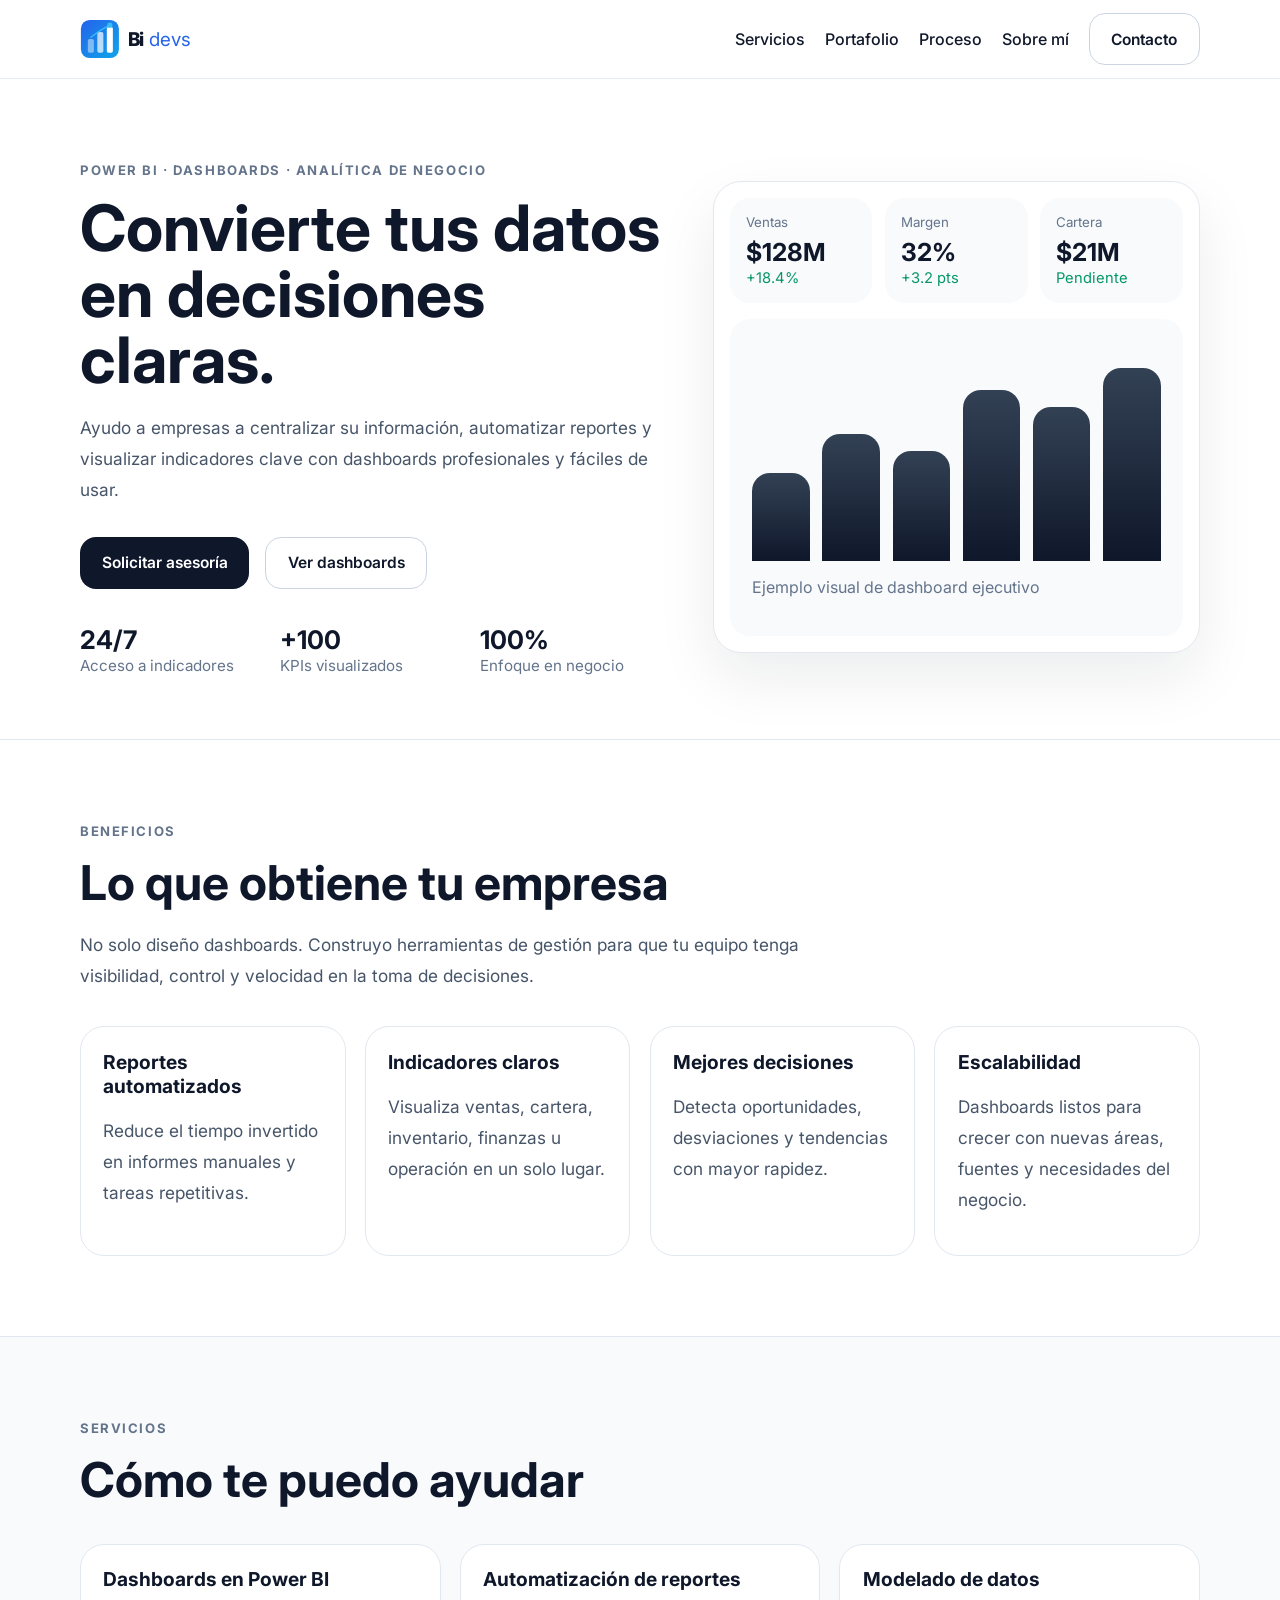
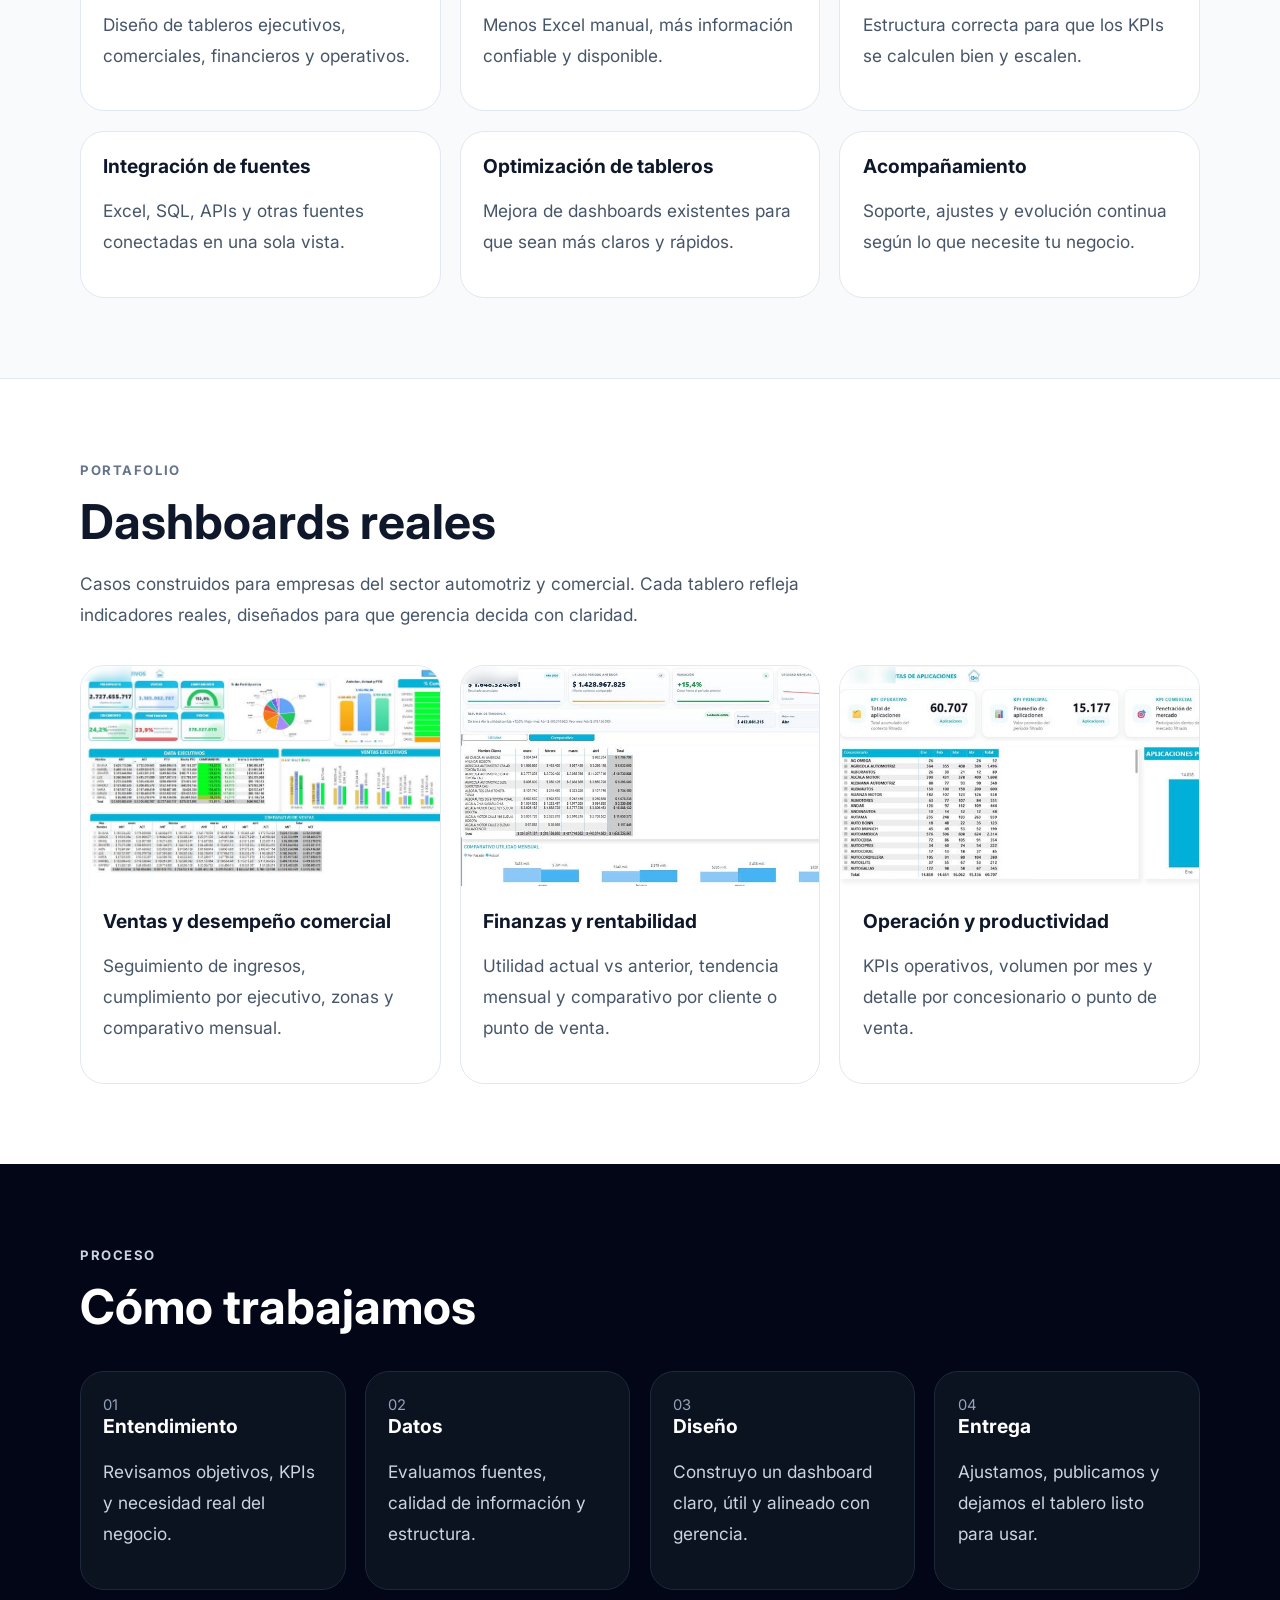
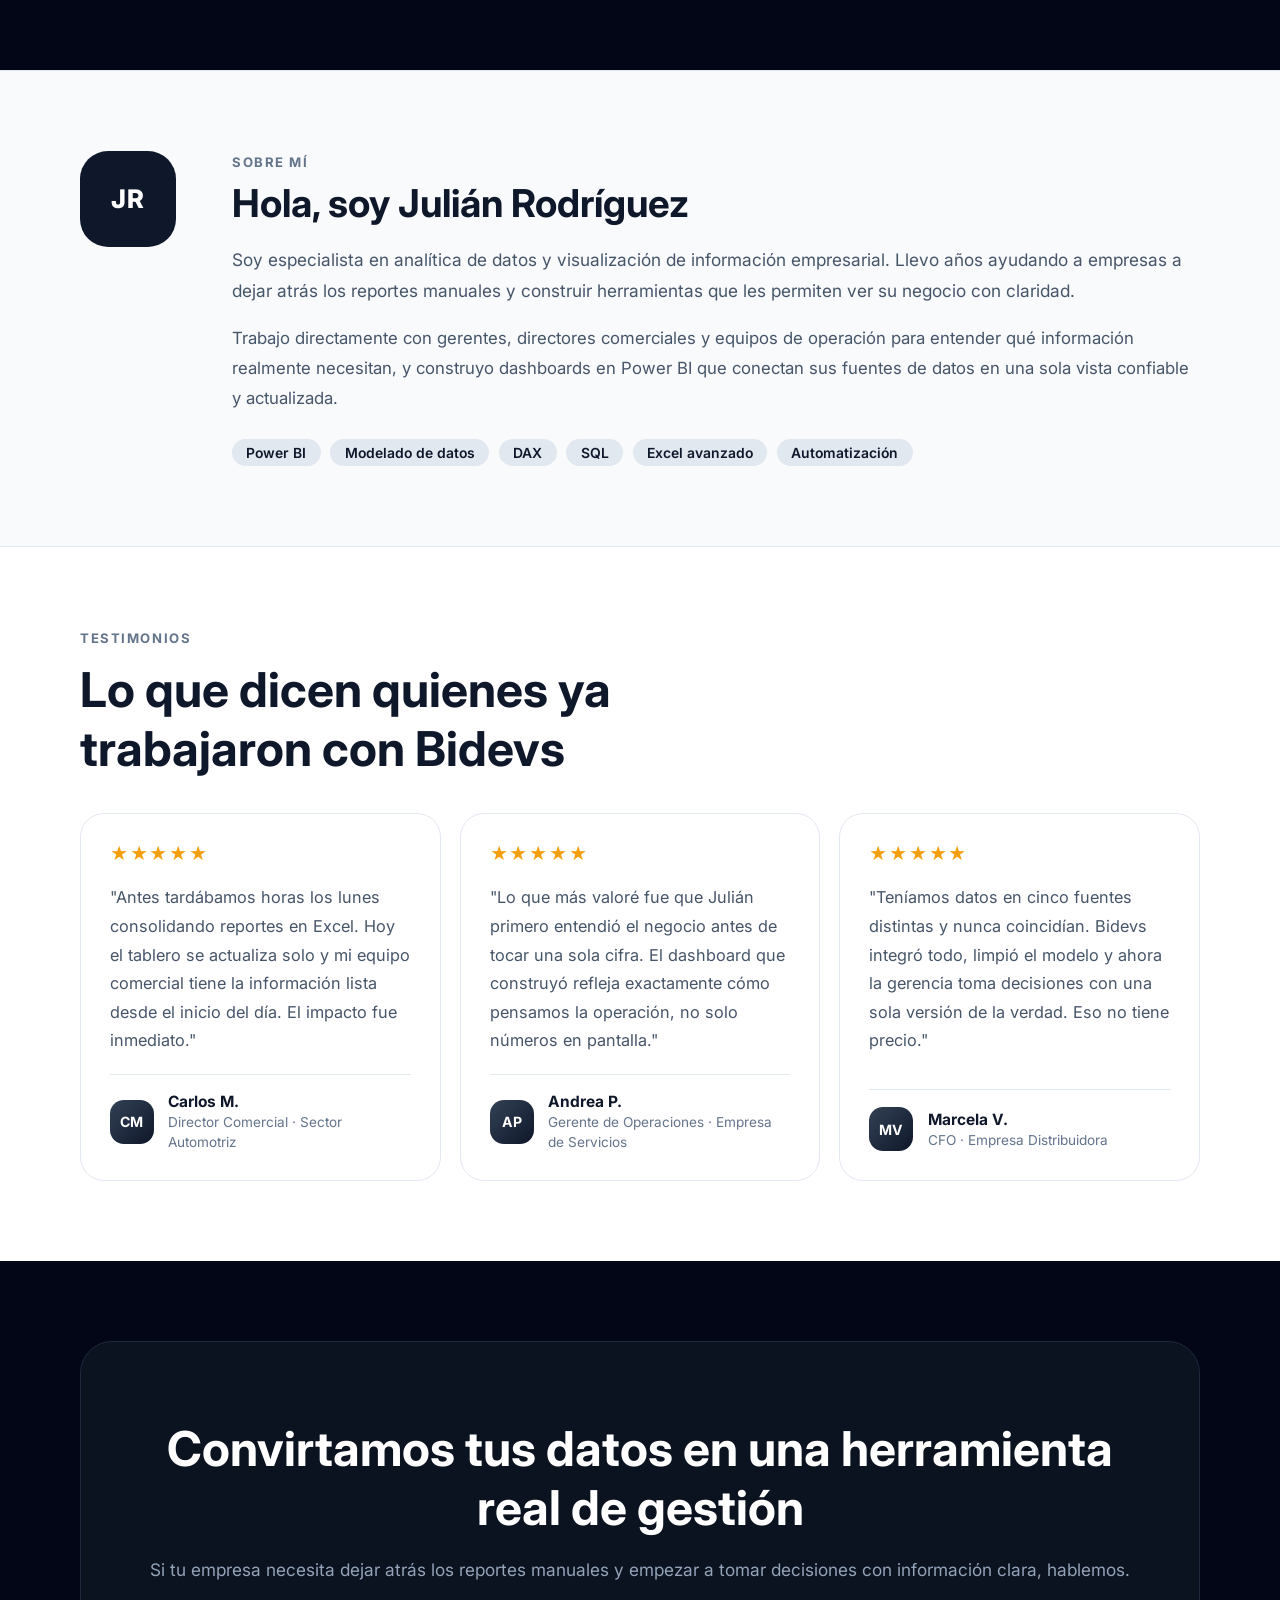
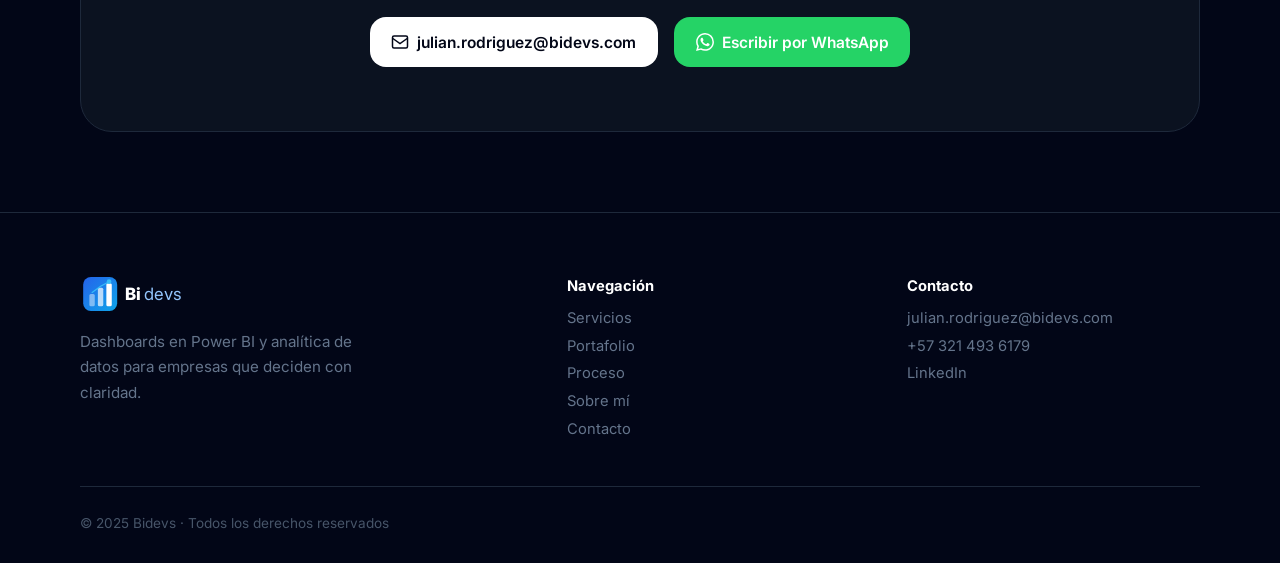
==== index.html @ 74f73211 "Update index.html" ====
<!DOCTYPE html>
<html lang="es">
<head>
  <meta charset="UTF-8" />
  <meta name="viewport" content="width=device-width, initial-scale=1.0" />

  <!-- ── TÍTULO Y DESCRIPCIÓN ── -->
  <title>Bidevs | Dashboards en Power BI para empresas en Colombia</title>
  <meta name="description" content="Diseño dashboards profesionales en Power BI para empresas en Colombia. Centraliza tus datos, automatiza reportes y toma decisiones más rápido. Solicita asesoría gratis." />
  <meta name="robots" content="index, follow" />
  <link rel="canonical" href="https://bidevs.net/" />

  <!-- ── OPEN GRAPH (LinkedIn, WhatsApp, Facebook) ── -->
  <meta property="og:type" content="website" />
  <meta property="og:url" content="https://bidevs.net/" />
  <meta property="og:title" content="Bidevs | Dashboards en Power BI para empresas" />
  <meta property="og:description" content="Convierte tus datos en decisiones claras. Dashboards ejecutivos, financieros y operativos en Power BI para empresas en Colombia." />
  <meta property="og:image" content="https://bidevs.net/og-image.jpg" />
  <meta property="og:image:alt" content="Bidevs — Dashboards en Power BI para empresas en Colombia" />
  <meta property="og:image:width" content="1200" />
  <meta property="og:image:height" content="630" />
  <meta property="og:site_name" content="Bidevs" />
  <meta property="og:locale" content="es_CO" />

  <!-- ── TWITTER CARD ── -->
  <meta name="twitter:card" content="summary_large_image" />
  <meta name="twitter:title" content="Bidevs | Dashboards en Power BI para empresas" />
  <meta name="twitter:description" content="Convierte tus datos en decisiones claras. Dashboards profesionales en Power BI para empresas en Colombia." />
  <meta name="twitter:image" content="https://bidevs.net/og-image.jpg" />

  <!-- ── SCHEMA.ORG — DATOS ESTRUCTURADOS PARA GOOGLE ── -->
  <script type="application/ld+json">
  {
    "@context": "https://schema.org",
    "@type": "ProfessionalService",
    "name": "Bidevs",
    "description": "Diseño de dashboards en Power BI y analítica de datos para empresas en Colombia.",
    "url": "https://bidevs.net",
    "email": "julian.rodriguez@bidevs.com",
    "telephone": "+573214936179",
    "founder": {
      "@type": "Person",
      "name": "Julián Rodríguez",
      "jobTitle": "Especialista en Power BI y Analítica de Datos"
    },
    "address": {
      "@type": "PostalAddress",
      "addressCountry": "CO",
      "addressLocality": "Bogotá"
    },
    "areaServed": {
      "@type": "Country",
      "name": "Colombia"
    },
    "serviceType": [
      "Dashboards en Power BI",
      "Analítica de datos empresarial",
      "Automatización de reportes",
      "Modelado de datos",
      "Business Intelligence"
    ],
    "sameAs": [
      "https://www.linkedin.com/in/julian-rodriguez-bidevs/"
    ]
  }
  </script>

  <!-- ── FUENTES Y ESTILOS ── -->
  <link rel="preconnect" href="https://fonts.googleapis.com">
  <link rel="preconnect" href="https://fonts.gstatic.com" crossorigin>
  <link href="https://fonts.googleapis.com/css2?family=Inter:wght@400;500;600;700;800&display=swap" rel="stylesheet">
  <!-- ── FAVICONS ── -->
  <link rel="icon" type="image/png" sizes="32x32" href="icon-192.png" />
  <link rel="icon" type="image/svg+xml" href="logo-icon.svg" />
  <link rel="apple-touch-icon" href="apple-touch-icon.png" />
  <link rel="manifest" href="site.webmanifest" />
  <meta name="theme-color" content="#2563eb" />
  <link rel="stylesheet" href="styles.css" />
</head>
<body>
  <header class="header">
    <div class="container nav">
      <a href="#" class="logo" style="display:inline-flex;align-items:center;text-decoration:none;">
        <svg xmlns="http://www.w3.org/2000/svg" viewBox="0 0 160 44" width="140" height="38" aria-label="Bidevs">
          <defs><linearGradient id="hg" x1="0%" y1="0%" x2="100%" y2="100%"><stop offset="0%" stop-color="#2563eb"/><stop offset="100%" stop-color="#0ea5e9"/></linearGradient></defs>
          <rect x="0" y="0" width="44" height="44" rx="10" fill="url(#hg)"/>
          <rect x="8" y="22" width="7" height="16" rx="2" fill="rgba(255,255,255,0.45)"/>
          <rect x="19" y="14" width="7" height="24" rx="2" fill="rgba(255,255,255,0.7)"/>
          <rect x="30" y="8" width="7" height="30" rx="2" fill="white"/>
          <circle cx="33.5" cy="6" r="3" fill="#38bdf8"/>
          <path d="M11.5 20 L22.5 12 L33.5 6" stroke="#38bdf8" stroke-width="1.5" fill="none" stroke-linecap="round" stroke-linejoin="round"/>
          <text x="54" y="30" font-family="Inter,system-ui,sans-serif" font-size="22" font-weight="800" fill="#0f172a" letter-spacing="-0.02em">Bi</text>
          <text x="79" y="30" font-family="Inter,system-ui,sans-serif" font-size="22" font-weight="400" fill="#2563eb" letter-spacing="-0.01em">devs</text>
        </svg>
      </a>
      <nav>
        <a href="#servicios">Servicios</a>
        <a href="#portafolio">Portafolio</a>
        <a href="#proceso">Proceso</a>
        <a href="#sobre-mi">Sobre mí</a>
        <a href="#contacto" class="btn btn-outline">Contacto</a>
      </nav>
    </div>
  </header>

  <!-- HERO -->
  <section class="hero">
    <div class="container hero-grid">
      <div>
        <div class="eyebrow">Power BI · Dashboards · Analítica de negocio</div>
        <h1>Convierte tus datos en decisiones claras.</h1>
        <p class="lead">Ayudo a empresas a centralizar su información, automatizar reportes y visualizar indicadores clave con dashboards profesionales y fáciles de usar.</p>
        <div class="hero-actions">
          <a href="#contacto" class="btn btn-primary">Solicitar asesoría</a>
          <a href="#portafolio" class="btn btn-secondary">Ver dashboards</a>
        </div>
        <div class="stats">
          <div><strong>24/7</strong><span>Acceso a indicadores</span></div>
          <div><strong>+100</strong><span>KPIs visualizados</span></div>
          <div><strong>100%</strong><span>Enfoque en negocio</span></div>
        </div>
      </div>
      <div class="dashboard-card">
        <div class="metric-row">
          <div class="metric-box">
            <small>Ventas</small>
            <strong>$128M</strong>
            <span>+18.4%</span>
          </div>
          <div class="metric-box">
            <small>Margen</small>
            <strong>32%</strong>
            <span>+3.2 pts</span>
          </div>
          <div class="metric-box">
            <small>Cartera</small>
            <strong>$21M</strong>
            <span>Pendiente</span>
          </div>
        </div>
        <div class="chart-box">
          <div class="bars">
            <span style="height:40%"></span>
            <span style="height:58%"></span>
            <span style="height:50%"></span>
            <span style="height:78%"></span>
            <span style="height:70%"></span>
            <span style="height:88%"></span>
          </div>
          <p>Ejemplo visual de dashboard ejecutivo</p>
        </div>
      </div>
    </div>
  </section>

  <!-- BENEFICIOS -->
  <section class="section" id="beneficios">
    <div class="container">
      <div class="section-copy">
        <span class="section-label">Beneficios</span>
        <h2>Lo que obtiene tu empresa</h2>
        <p>No solo diseño dashboards. Construyo herramientas de gestión para que tu equipo tenga visibilidad, control y velocidad en la toma de decisiones.</p>
      </div>
      <div class="grid grid-4">
        <article class="card">
          <h3>Reportes automatizados</h3>
          <p>Reduce el tiempo invertido en informes manuales y tareas repetitivas.</p>
        </article>
        <article class="card">
          <h3>Indicadores claros</h3>
          <p>Visualiza ventas, cartera, inventario, finanzas u operación en un solo lugar.</p>
        </article>
        <article class="card">
          <h3>Mejores decisiones</h3>
          <p>Detecta oportunidades, desviaciones y tendencias con mayor rapidez.</p>
        </article>
        <article class="card">
          <h3>Escalabilidad</h3>
          <p>Dashboards listos para crecer con nuevas áreas, fuentes y necesidades del negocio.</p>
        </article>
      </div>
    </div>
  </section>

  <!-- SERVICIOS -->
  <section class="section section-alt" id="servicios">
    <div class="container">
      <div class="section-copy">
        <span class="section-label">Servicios</span>
        <h2>Cómo te puedo ayudar</h2>
      </div>
      <div class="grid grid-3">
        <article class="card"><h3>Dashboards en Power BI</h3><p>Diseño de tableros ejecutivos, comerciales, financieros y operativos.</p></article>
        <article class="card"><h3>Automatización de reportes</h3><p>Menos Excel manual, más información confiable y disponible.</p></article>
        <article class="card"><h3>Modelado de datos</h3><p>Estructura correcta para que los KPIs se calculen bien y escalen.</p></article>
        <article class="card"><h3>Integración de fuentes</h3><p>Excel, SQL, APIs y otras fuentes conectadas en una sola vista.</p></article>
        <article class="card"><h3>Optimización de tableros</h3><p>Mejora de dashboards existentes para que sean más claros y rápidos.</p></article>
        <article class="card"><h3>Acompañamiento</h3><p>Soporte, ajustes y evolución continua según lo que necesite tu negocio.</p></article>
      </div>
    </div>
  </section>

  <!-- PORTAFOLIO -->
  <section class="section" id="portafolio">
    <div class="container">
      <div class="section-copy">
        <span class="section-label">Portafolio</span>
        <h2>Dashboards reales</h2>
        <p>Casos construidos para empresas del sector automotriz y comercial. Cada tablero refleja indicadores reales, diseñados para que gerencia decida con claridad.</p>
      </div>
      <div class="grid grid-3">
        <article class="portfolio-card">
          <div class="portfolio-image" style="padding:0; overflow:hidden; height:190px; background:#f0f4f8;">
            <img src="[data-uri]"
              alt="Dashboard de ventas ejecutivos Power BI"
              style="width:100%; height:100%; object-fit:cover; object-position:top left; display:block;" />
          </div>
          <div class="portfolio-body">
            <h3>Ventas y desempeño comercial</h3>
            <p>Seguimiento de ingresos, cumplimiento por ejecutivo, zonas y comparativo mensual.</p>
          </div>
        </article>
        <article class="portfolio-card">
          <div class="portfolio-image" style="padding:0; overflow:hidden; height:190px; background:#f0f4f8;">
            <img src="[data-uri]"
              alt="Dashboard financiero utilidad Power BI"
              style="width:100%; height:100%; object-fit:cover; object-position:top left; display:block;" />
          </div>
          <div class="portfolio-body">
            <h3>Finanzas y rentabilidad</h3>
            <p>Utilidad actual vs anterior, tendencia mensual y comparativo por cliente o punto de venta.</p>
          </div>
        </article>
        <article class="portfolio-card">
          <div class="portfolio-image" style="padding:0; overflow:hidden; height:190px; background:#f0f4f8;">
            <img src="[data-uri]"
              alt="Dashboard operativo aplicaciones Power BI"
              style="width:100%; height:100%; object-fit:cover; object-position:top left; display:block;" />
          </div>
          <div class="portfolio-body">
            <h3>Operación y productividad</h3>
            <p>KPIs operativos, volumen por mes y detalle por concesionario o punto de venta.</p>
          </div>
        </article>
      </div>
    </div>
  </section>

  <!-- PROCESO -->
  <section class="section dark-section" id="proceso">
    <div class="container">
      <div class="section-copy light">
        <span class="section-label">Proceso</span>
        <h2>Cómo trabajamos</h2>
      </div>
      <div class="grid grid-4">
        <article class="dark-card"><span>01</span><h3>Entendimiento</h3><p>Revisamos objetivos, KPIs y necesidad real del negocio.</p></article>
        <article class="dark-card"><span>02</span><h3>Datos</h3><p>Evaluamos fuentes, calidad de información y estructura.</p></article>
        <article class="dark-card"><span>03</span><h3>Diseño</h3><p>Construyo un dashboard claro, útil y alineado con gerencia.</p></article>
        <article class="dark-card"><span>04</span><h3>Entrega</h3><p>Ajustamos, publicamos y dejamos el tablero listo para usar.</p></article>
      </div>
    </div>
  </section>

  <!-- SOBRE MÍ -->
  <section class="section section-alt" id="sobre-mi">
    <div class="container sobre-grid">
      <div class="sobre-icon-col">
        <div class="sobre-avatar">JR</div>
      </div>
      <div class="sobre-content">
        <span class="section-label">Sobre mí</span>
        <h2>Hola, soy Julián Rodríguez</h2>
        <p class="lead">Soy especialista en analítica de datos y visualización de información empresarial. Llevo años ayudando a empresas a dejar atrás los reportes manuales y construir herramientas que les permiten ver su negocio con claridad.</p>
        <p style="color:#475569; font-size:1.05rem; line-height:1.8; margin-top:1rem;">Trabajo directamente con gerentes, directores comerciales y equipos de operación para entender qué información realmente necesitan, y construyo dashboards en Power BI que conectan sus fuentes de datos en una sola vista confiable y actualizada.</p>
        <div class="sobre-tags">
          <span>Power BI</span>
          <span>Modelado de datos</span>
          <span>DAX</span>
          <span>SQL</span>
          <span>Excel avanzado</span>
          <span>Automatización</span>
        </div>
      </div>
    </div>
  </section>

  <!-- TESTIMONIOS -->
  <section class="section" id="testimonios">
    <div class="container">
      <div class="section-copy">
        <span class="section-label">Testimonios</span>
        <h2>Lo que dicen quienes ya trabajaron con Bidevs</h2>
      </div>
      <div class="grid grid-3">
        <article class="testimonial-card">
          <div class="stars">★★★★★</div>
          <p class="testimonial-text">"Antes tardábamos horas los lunes consolidando reportes en Excel. Hoy el tablero se actualiza solo y mi equipo comercial tiene la información lista desde el inicio del día. El impacto fue inmediato."</p>
          <div class="testimonial-author">
            <div class="author-avatar">CM</div>
            <div>
              <strong>Carlos M.</strong>
              <span>Director Comercial · Sector Automotriz</span>
            </div>
          </div>
        </article>
        <article class="testimonial-card">
          <div class="stars">★★★★★</div>
          <p class="testimonial-text">"Lo que más valoré fue que Julián primero entendió el negocio antes de tocar una sola cifra. El dashboard que construyó refleja exactamente cómo pensamos la operación, no solo números en pantalla."</p>
          <div class="testimonial-author">
            <div class="author-avatar">AP</div>
            <div>
              <strong>Andrea P.</strong>
              <span>Gerente de Operaciones · Empresa de Servicios</span>
            </div>
          </div>
        </article>
        <article class="testimonial-card">
          <div class="stars">★★★★★</div>
          <p class="testimonial-text">"Teníamos datos en cinco fuentes distintas y nunca coincidían. Bidevs integró todo, limpió el modelo y ahora la gerencia toma decisiones con una sola versión de la verdad. Eso no tiene precio."</p>
          <div class="testimonial-author">
            <div class="author-avatar">MV</div>
            <div>
              <strong>Marcela V.</strong>
              <span>CFO · Empresa Distribuidora</span>
            </div>
          </div>
        </article>
      </div>
    </div>
  </section>

  <!-- CTA CONTACTO -->
  <section class="section dark-section" id="contacto">
    <div class="container">
      <div class="cta-box dark-cta">
        <h2>Convirtamos tus datos en una herramienta real de gestión</h2>
        <p>Si tu empresa necesita dejar atrás los reportes manuales y empezar a tomar decisiones con información clara, hablemos.</p>
        <div class="hero-actions center">
          <a href="mailto:julian.rodriguez@bidevs.com" class="btn btn-white">
            <svg width="18" height="18" fill="none" stroke="currentColor" stroke-width="2" viewBox="0 0 24 24" style="margin-right:.5rem"><rect x="2" y="4" width="20" height="16" rx="2"/><path d="m2 7 10 7 10-7"/></svg>
            julian.rodriguez@bidevs.com
          </a>
          <a href="https://wa.me/573214936179?text=Hola%20Julián%2C%20me%20interesa%20saber%20más%20sobre%20dashboards%20en%20Power%20BI%20para%20mi%20empresa." class="btn btn-whatsapp" target="_blank" rel="noopener">
            <svg width="18" height="18" viewBox="0 0 24 24" fill="currentColor" style="margin-right:.5rem"><path d="M17.472 14.382c-.297-.149-1.758-.867-2.03-.967-.273-.099-.471-.148-.67.15-.197.297-.767.966-.94 1.164-.173.199-.347.223-.644.075-.297-.15-1.255-.463-2.39-1.475-.883-.788-1.48-1.761-1.653-2.059-.173-.297-.018-.458.13-.606.134-.133.298-.347.446-.52.149-.174.198-.298.298-.497.099-.198.05-.371-.025-.52-.075-.149-.669-1.612-.916-2.207-.242-.579-.487-.5-.669-.51-.173-.008-.371-.01-.57-.01-.198 0-.52.074-.792.372-.272.297-1.04 1.016-1.04 2.479 0 1.462 1.065 2.875 1.213 3.074.149.198 2.096 3.2 5.077 4.487.709.306 1.262.489 1.694.625.712.227 1.36.195 1.871.118.571-.085 1.758-.719 2.006-1.413.248-.694.248-1.289.173-1.413-.074-.124-.272-.198-.57-.347m-5.421 7.403h-.004a9.87 9.87 0 01-5.031-1.378l-.361-.214-3.741.982.998-3.648-.235-.374a9.86 9.86 0 01-1.51-5.26c.001-5.45 4.436-9.884 9.888-9.884 2.64 0 5.122 1.03 6.988 2.898a9.825 9.825 0 012.893 6.994c-.003 5.45-4.437 9.884-9.885 9.884m8.413-18.297A11.815 11.815 0 0012.05 0C5.495 0 .16 5.335.157 11.892c0 2.096.547 4.142 1.588 5.945L.057 24l6.305-1.654a11.882 11.882 0 005.683 1.448h.005c6.554 0 11.89-5.335 11.893-11.893a11.821 11.821 0 00-3.48-8.413z"/></svg>
            Escribir por WhatsApp
          </a>
        </div>
      </div>
    </div>
  </section>

  <!-- FOOTER -->
  <footer class="footer">
    <div class="container footer-inner">
      <div class="footer-brand">
        <div class="logo">
          <svg xmlns="http://www.w3.org/2000/svg" viewBox="0 0 160 44" width="130" height="34" aria-label="Bidevs">
            <defs><linearGradient id="fg" x1="0%" y1="0%" x2="100%" y2="100%"><stop offset="0%" stop-color="#2563eb"/><stop offset="100%" stop-color="#0ea5e9"/></linearGradient></defs>
            <rect x="0" y="0" width="44" height="44" rx="10" fill="url(#fg)"/>
            <rect x="8" y="22" width="7" height="16" rx="2" fill="rgba(255,255,255,0.45)"/>
            <rect x="19" y="14" width="7" height="24" rx="2" fill="rgba(255,255,255,0.7)"/>
            <rect x="30" y="8" width="7" height="30" rx="2" fill="white"/>
            <circle cx="33.5" cy="6" r="3" fill="#38bdf8"/>
            <path d="M11.5 20 L22.5 12 L33.5 6" stroke="#38bdf8" stroke-width="1.5" fill="none" stroke-linecap="round" stroke-linejoin="round"/>
            <text x="54" y="30" font-family="Inter,system-ui,sans-serif" font-size="22" font-weight="800" fill="white" letter-spacing="-0.02em">Bi</text>
            <text x="79" y="30" font-family="Inter,system-ui,sans-serif" font-size="22" font-weight="400" fill="#93c5fd" letter-spacing="-0.01em">devs</text>
          </svg>
        </div>
        <p>Dashboards en Power BI y analítica de datos para empresas que deciden con claridad.</p>
      </div>
      <div class="footer-links">
        <strong>Navegación</strong>
        <a href="#servicios">Servicios</a>
        <a href="#portafolio">Portafolio</a>
        <a href="#proceso">Proceso</a>
        <a href="#sobre-mi">Sobre mí</a>
        <a href="#contacto">Contacto</a>
      </div>
      <div class="footer-links">
        <strong>Contacto</strong>
        <a href="mailto:julian.rodriguez@bidevs.com">julian.rodriguez@bidevs.com</a>
        <a href="https://wa.me/573214936179" target="_blank">+57 321 493 6179</a>
        <a href="https://www.linkedin.com/in/julian-rodriguez-bidevs/" target="_blank">LinkedIn</a>
      </div>
    </div>
    <div class="container footer-bottom">
      <span>© 2025 Bidevs · Todos los derechos reservados</span>
    </div>
  </footer>

</body>
</html>
---- styles.css ----
:root {
  --bg: #ffffff;
  --text: #0f172a;
  --muted: #475569;
  --line: #e2e8f0;
  --soft: #f8fafc;
  --dark: #020617;
  --primary: #0f172a;
}
* { box-sizing: border-box; }
html { scroll-behavior: smooth; }
body {
  margin: 0;
  font-family: 'Inter', sans-serif;
  background: var(--bg);
  color: var(--text);
}
.container {
  width: min(1120px, calc(100% - 2rem));
  margin: 0 auto;
}

/* ── HEADER ── */
.header {
  position: sticky;
  top: 0;
  z-index: 20;
  backdrop-filter: blur(12px);
  background: rgba(255,255,255,0.88);
  border-bottom: 1px solid rgba(226,232,240,0.8);
}
.nav {
  min-height: 78px;
  display: flex;
  align-items: center;
  justify-content: space-between;
}
.logo { font-weight: 800; font-size: 1.3rem; }
nav { display: flex; align-items: center; gap: 1.25rem; }
nav a { text-decoration: none; color: var(--text); font-weight: 500; }

/* ── HERO ── */
.hero {
  padding: 5rem 0 4rem;
  border-bottom: 1px solid var(--line);
}
.hero-grid {
  display: grid;
  grid-template-columns: 1.2fr 1fr;
  gap: 3rem;
  align-items: center;
}
.eyebrow, .section-label {
  display: inline-block;
  font-size: .82rem;
  letter-spacing: .12em;
  text-transform: uppercase;
  color: #64748b;
  font-weight: 700;
}
h1 {
  font-size: clamp(2.6rem, 5vw, 4.7rem);
  line-height: 1.03;
  margin: 1rem 0 1.2rem;
}
.lead, .section-copy p, .card p, .portfolio-body p, .dark-card p, .cta-box p {
  color: var(--muted);
  font-size: 1.08rem;
  line-height: 1.8;
}
.hero-actions {
  display: flex;
  flex-wrap: wrap;
  gap: 1rem;
  margin-top: 2rem;
}
.hero-actions.center { justify-content: center; }

/* ── BUTTONS ── */
.btn {
  display: inline-flex;
  align-items: center;
  justify-content: center;
  padding: .95rem 1.35rem;
  border-radius: 16px;
  text-decoration: none;
  font-weight: 600;
  transition: .2s ease;
  font-size: .97rem;
}
.btn-primary { background: var(--primary); color: #fff; }
.btn-primary:hover { opacity: .88; }
.btn-secondary, .btn-outline { border: 1px solid #cbd5e1; color: var(--text); background: #fff; }
.btn-secondary:hover, .btn-outline:hover { background: var(--soft); }
.btn-white { background: #fff; color: var(--dark); border: none; }
.btn-white:hover { background: #f1f5f9; }
.btn-whatsapp { background: #25D366; color: #fff; border: none; }
.btn-whatsapp:hover { background: #1ebe5d; }

/* ── STATS ── */
.stats {
  margin-top: 2.2rem;
  display: grid;
  grid-template-columns: repeat(3, 1fr);
  gap: 1rem;
}
.stats strong { display: block; font-size: 1.6rem; }
.stats span { color: #64748b; font-size: .95rem; }

/* ── DASHBOARD CARD (hero) ── */
.dashboard-card {
  border: 1px solid var(--line);
  border-radius: 28px;
  padding: 1rem;
  background: #fff;
  box-shadow: 0 25px 60px rgba(15,23,42,.08);
}
.metric-row {
  display: grid;
  grid-template-columns: repeat(3, 1fr);
  gap: .8rem;
  margin-bottom: 1rem;
}
.metric-box, .chart-box { background: var(--soft); border-radius: 20px; padding: 1rem; }
.metric-box small { display: block; color: #64748b; margin-bottom: .45rem; }
.metric-box strong { display: block; font-size: 1.55rem; }
.metric-box span { color: #059669; font-size: .92rem; }
.chart-box { padding: 1.4rem; }
.bars { height: 220px; display: flex; align-items: end; gap: .8rem; }
.bars span { flex: 1; border-radius: 18px 18px 0 0; background: linear-gradient(180deg, #334155, #0f172a); }
.chart-box p { margin-top: 1rem; color: #64748b; }

/* ── SECTIONS ── */
.section { padding: 5rem 0; }
.section-alt {
  background: var(--soft);
  border-top: 1px solid var(--line);
  border-bottom: 1px solid var(--line);
}
.section-copy { max-width: 760px; margin-bottom: 2.2rem; }
.section-copy h2, .cta-box h2 { font-size: clamp(2rem, 4vw, 3rem); margin: .8rem 0 1rem; }

/* ── GRID ── */
.grid { display: grid; gap: 1.2rem; }
.grid-3 { grid-template-columns: repeat(3, 1fr); }
.grid-4 { grid-template-columns: repeat(4, 1fr); }

/* ── CARDS ── */
.card, .portfolio-card { border: 1px solid var(--line); border-radius: 24px; background: #fff; overflow: hidden; }
.card { padding: 1.4rem; }
.card h3, .portfolio-body h3, .dark-card h3 { margin: 0 0 .6rem; font-size: 1.2rem; }
.portfolio-image {
  min-height: 220px;
  display: grid;
  place-items: center;
  font-weight: 700;
  color: #475569;
  background: linear-gradient(135deg, #e2e8f0, #f8fafc);
}
.portfolio-body { padding: 1.4rem; }

/* ── DARK SECTION ── */
.dark-section { background: var(--dark); color: #fff; }
.light p, .light .section-label { color: #cbd5e1; }
.dark-card { border: 1px solid #1e293b; border-radius: 24px; padding: 1.4rem; background: #0b1220; }
.dark-card span { color: #94a3b8; font-size: .92rem; }
.dark-card p { color: #cbd5e1; }

/* ── SOBRE MÍ ── */
.sobre-grid {
  display: grid;
  grid-template-columns: auto 1fr;
  gap: 3.5rem;
  align-items: start;
}
.sobre-avatar {
  width: 96px;
  height: 96px;
  border-radius: 28px;
  background: var(--primary);
  color: #fff;
  font-size: 1.6rem;
  font-weight: 800;
  display: grid;
  place-items: center;
  letter-spacing: .04em;
  flex-shrink: 0;
}
.sobre-content h2 { margin: .6rem 0 0; font-size: clamp(1.8rem, 3vw, 2.6rem); }
.sobre-tags {
  display: flex;
  flex-wrap: wrap;
  gap: .6rem;
  margin-top: 1.6rem;
}
.sobre-tags span {
  background: var(--line);
  color: var(--text);
  border-radius: 100px;
  padding: .35rem .9rem;
  font-size: .87rem;
  font-weight: 600;
}

/* ── TESTIMONIOS ── */
.testimonial-card {
  border: 1px solid var(--line);
  border-radius: 24px;
  background: #fff;
  padding: 1.8rem;
  display: flex;
  flex-direction: column;
  gap: 1.2rem;
}
.stars { color: #f59e0b; font-size: 1.1rem; letter-spacing: .1em; }
.testimonial-text {
  color: var(--muted);
  font-size: 1.02rem;
  line-height: 1.75;
  margin: 0;
  flex: 1;
}
.testimonial-author {
  display: flex;
  align-items: center;
  gap: .9rem;
  border-top: 1px solid var(--line);
  padding-top: 1.1rem;
}
.author-avatar {
  width: 44px;
  height: 44px;
  border-radius: 14px;
  background: linear-gradient(135deg, #334155, #0f172a);
  color: #fff;
  font-size: .88rem;
  font-weight: 700;
  display: grid;
  place-items: center;
  flex-shrink: 0;
}
.testimonial-author strong { display: block; font-size: .97rem; }
.testimonial-author span { color: #64748b; font-size: .85rem; }

/* ── CTA DARK ── */
.dark-cta {
  background: #0b1220;
  border: 1px solid #1e293b;
  border-radius: 32px;
  padding: 4rem 3rem;
  text-align: center;
}
.dark-cta h2 { color: #fff; margin-bottom: 1rem; }
.dark-cta p { color: #94a3b8; margin-bottom: 2rem; }

/* ── FOOTER ── */
.footer {
  background: var(--dark);
  color: #cbd5e1;
  border-top: 1px solid #1e293b;
  padding: 4rem 0 2rem;
}
.footer .logo { color: #fff; margin-bottom: .8rem; }
.footer-inner {
  display: grid;
  grid-template-columns: 1.5fr 1fr 1fr;
  gap: 3rem;
  padding-bottom: 3rem;
  border-bottom: 1px solid #1e293b;
}
.footer-brand p { color: #64748b; font-size: .95rem; line-height: 1.7; margin: 0; max-width: 300px; }
.footer-links { display: flex; flex-direction: column; gap: .6rem; }
.footer-links strong { color: #fff; font-size: .92rem; margin-bottom: .3rem; }
.footer-links a { color: #64748b; text-decoration: none; font-size: .92rem; transition: color .2s; }
.footer-links a:hover { color: #cbd5e1; }
.footer-bottom {
  padding-top: 1.8rem;
  font-size: .85rem;
  color: #475569;
}

/* ── RESPONSIVE ── */
@media (max-width: 980px) {
  .hero-grid, .grid-3, .grid-4 { grid-template-columns: 1fr 1fr; }
  .metric-row { grid-template-columns: 1fr; }
  .footer-inner { grid-template-columns: 1fr 1fr; }
  .sobre-grid { grid-template-columns: 1fr; gap: 2rem; }
  .sobre-avatar { width: 72px; height: 72px; font-size: 1.3rem; border-radius: 20px; }
}
@media (max-width: 740px) {
  nav { display: none; }
  .hero-grid, .grid-3, .grid-4, .stats { grid-template-columns: 1fr; }
  .hero { padding-top: 3rem; }
  .section, .section-alt { padding: 4rem 0; }
  .cta-box, .dark-cta { padding: 2rem 1.25rem; }
  .footer-inner { grid-template-columns: 1fr; gap: 2rem; }
  .dark-cta .hero-actions { flex-direction: column; }
  .dark-cta .btn { width: 100%; }
}
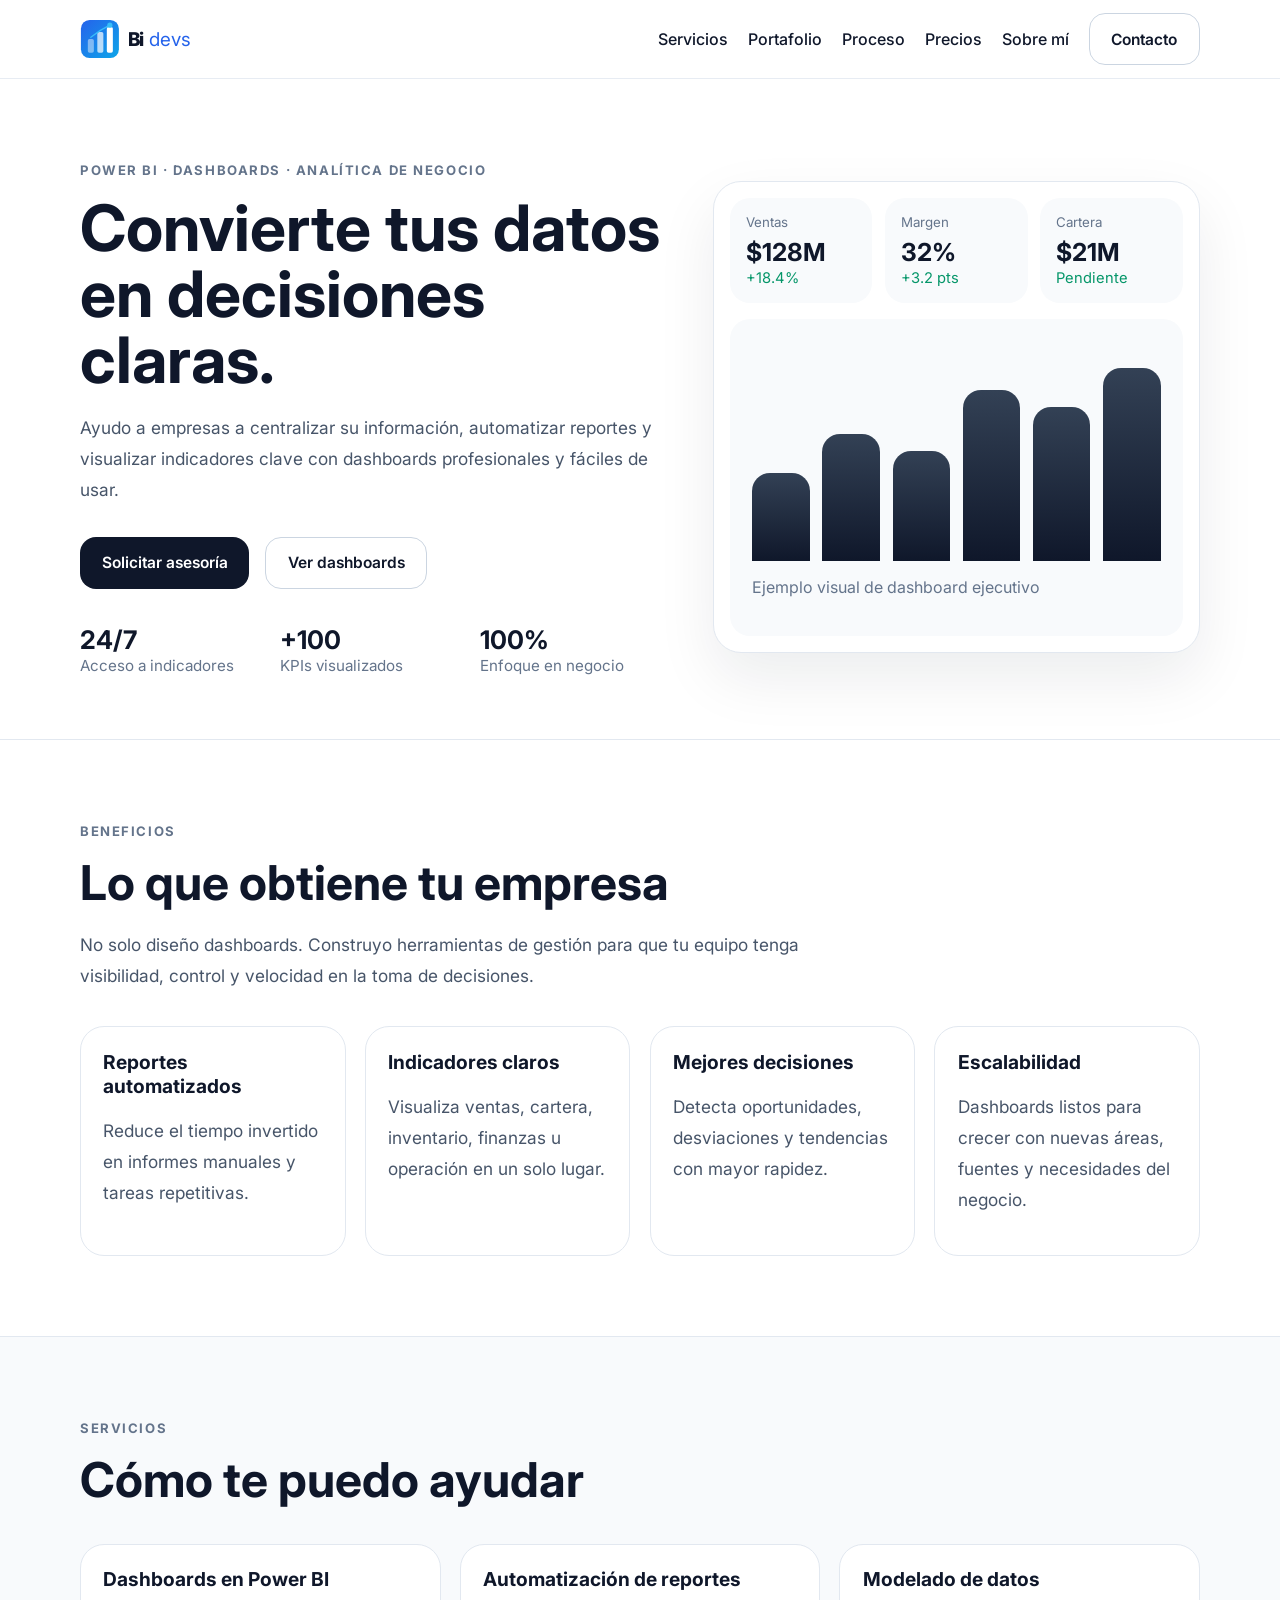
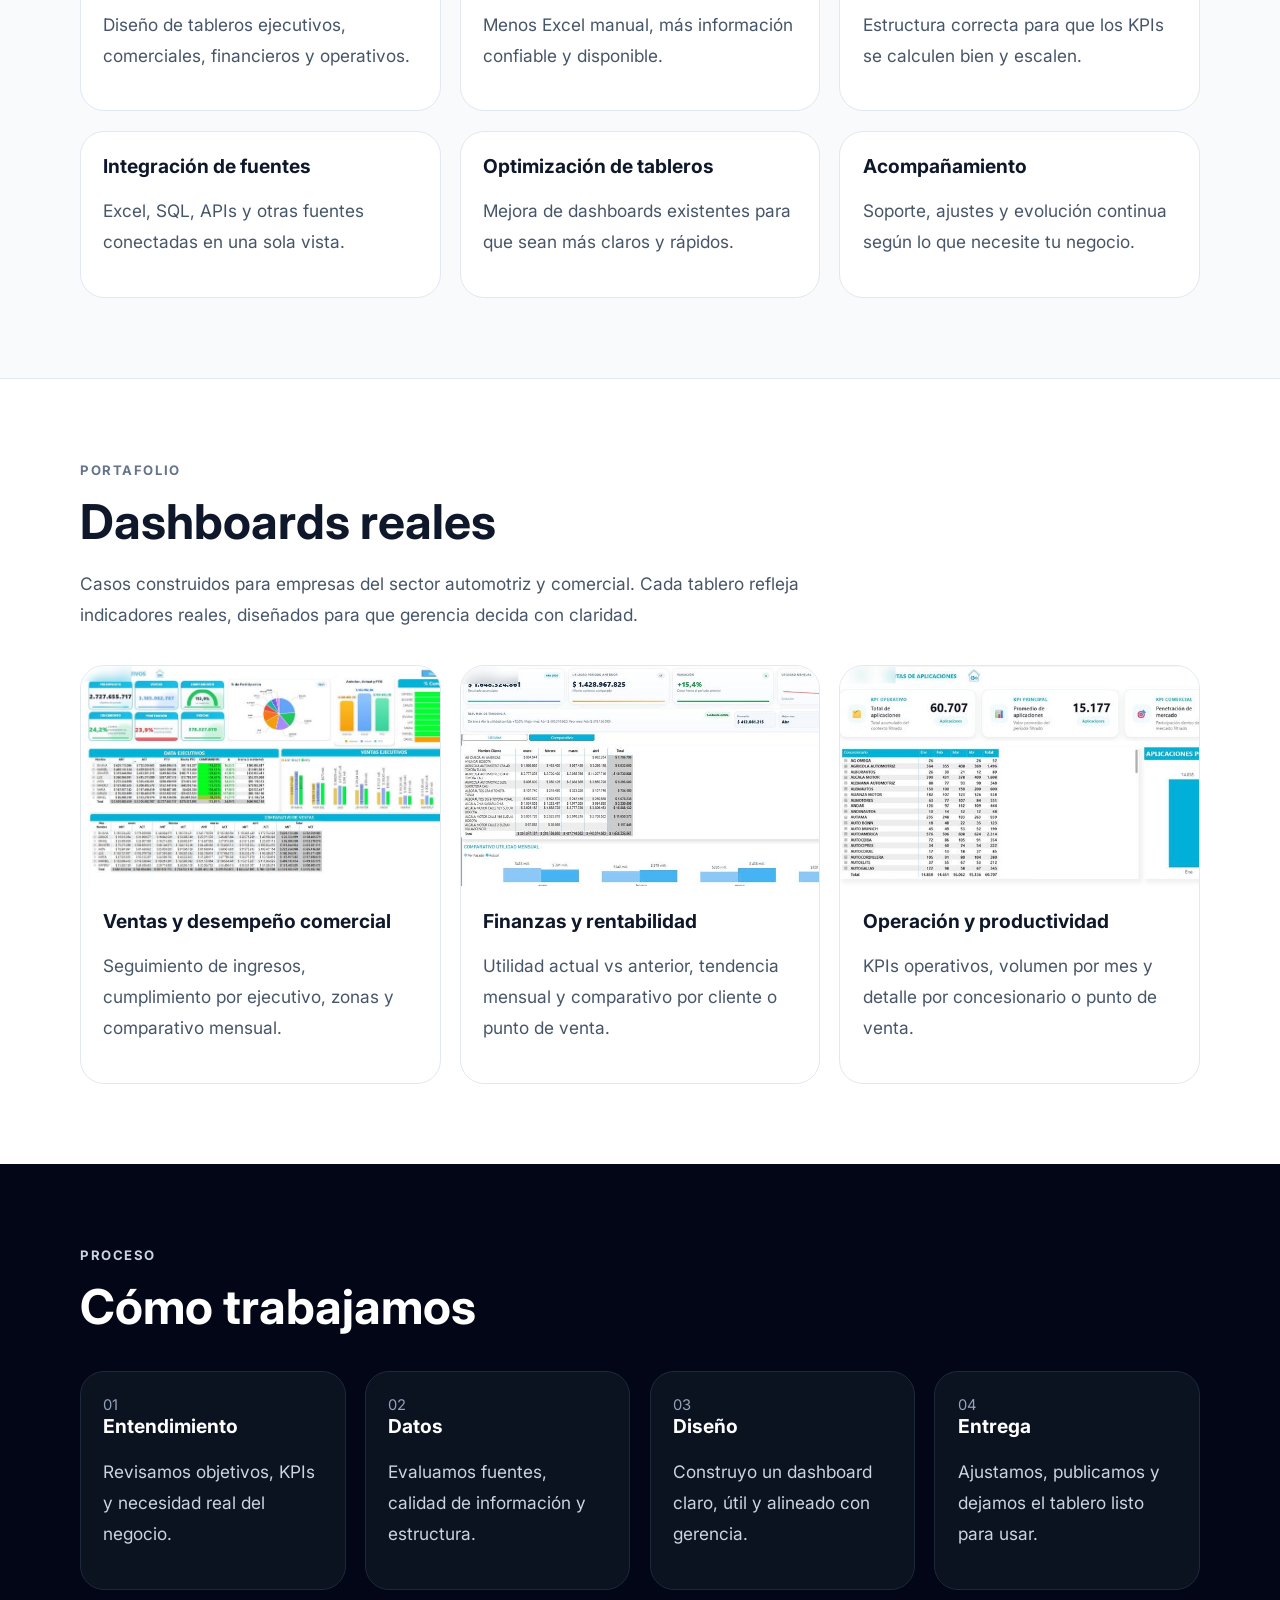
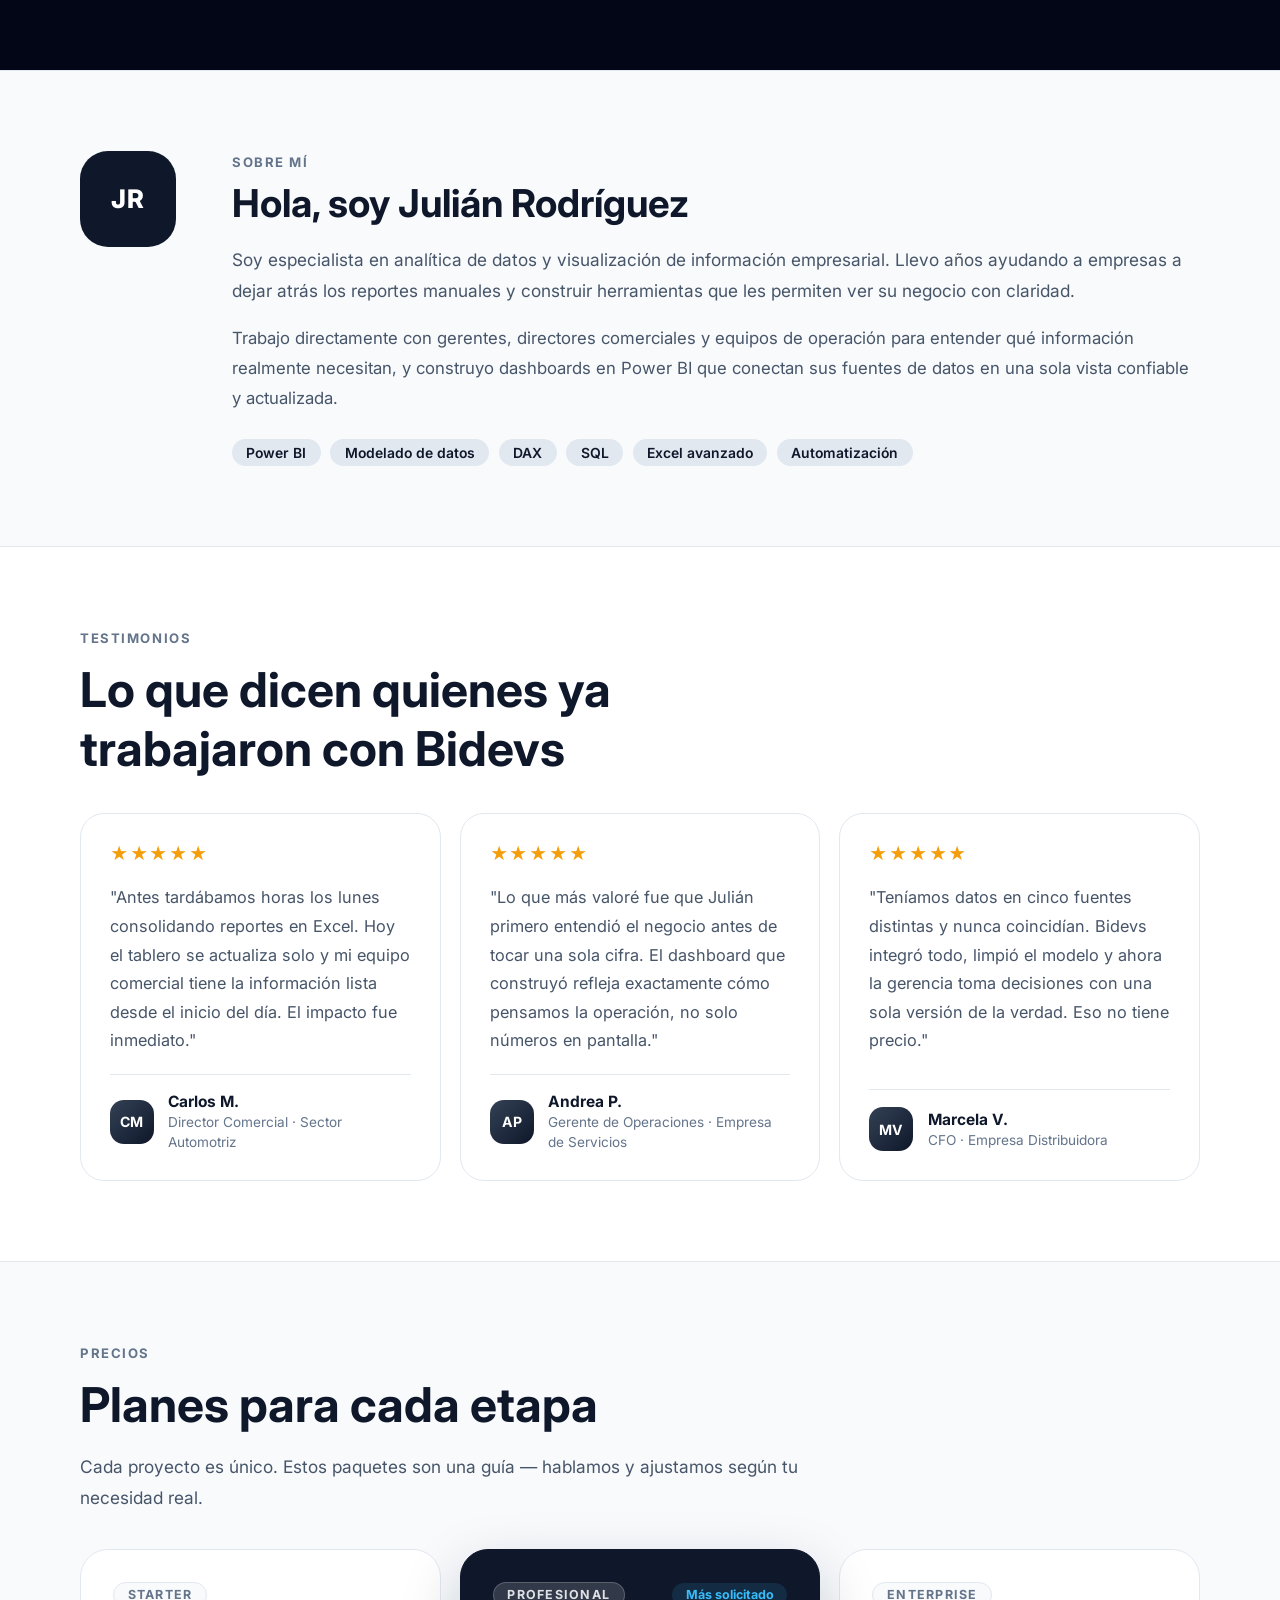
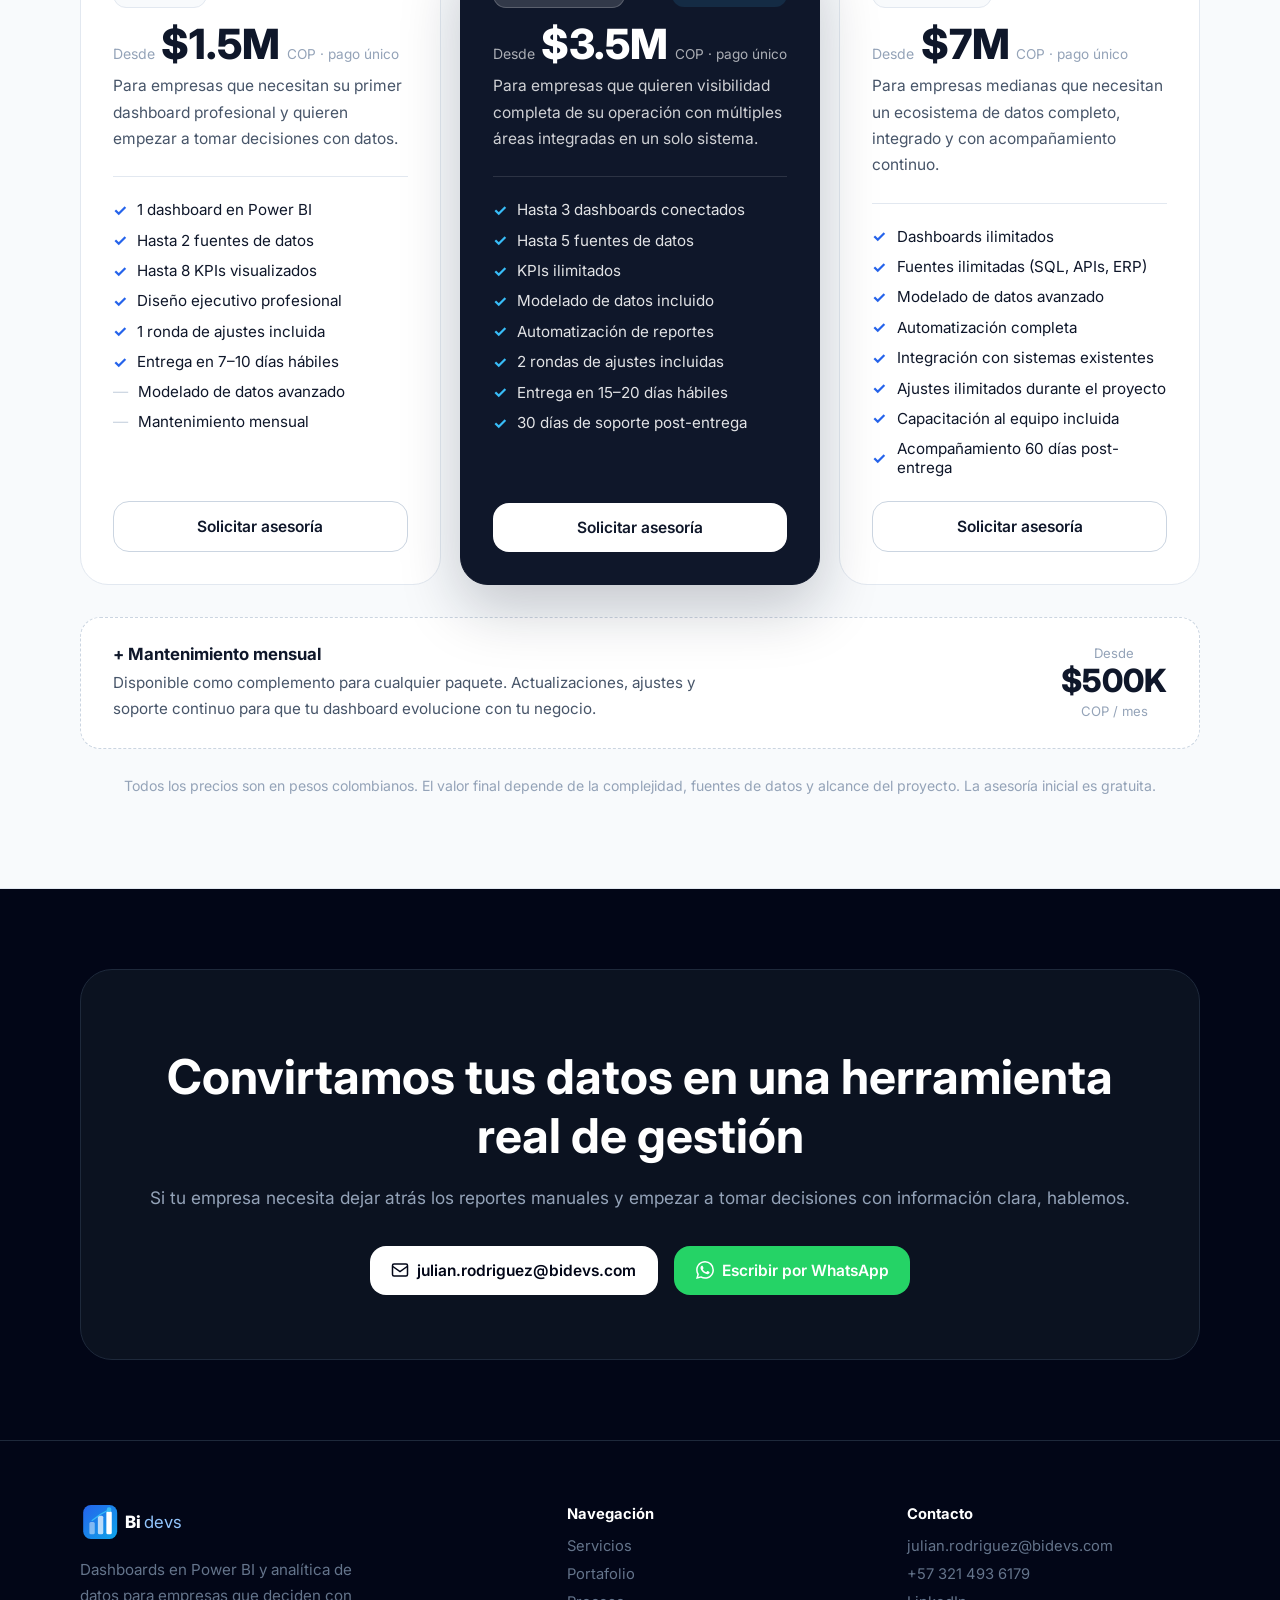
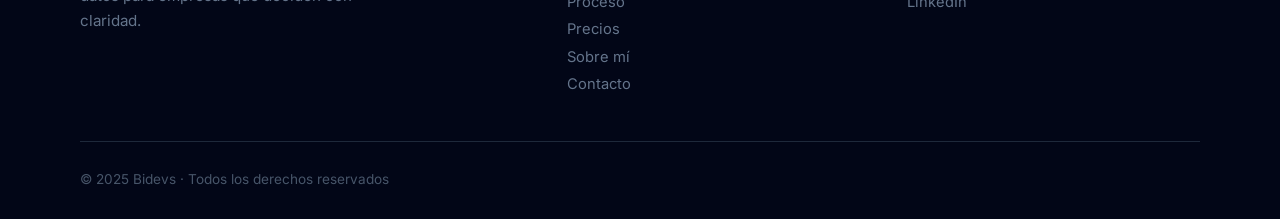
==== commit 9e13cb77: "Add files via upload" ====
--- a/index.html
+++ b/index.html
@@ -70,7 +70,7 @@
   <link rel="preconnect" href="https://fonts.gstatic.com" crossorigin>
   <link href="https://fonts.googleapis.com/css2?family=Inter:wght@400;500;600;700;800&display=swap" rel="stylesheet">
   <!-- ── FAVICONS ── -->
-  <link rel="icon" type="image/png" sizes="32x32" href="icon-192.png" />
+  <link rel="icon" href="favicon.ico" sizes="any" />
   <link rel="icon" type="image/svg+xml" href="logo-icon.svg" />
   <link rel="apple-touch-icon" href="apple-touch-icon.png" />
   <link rel="manifest" href="site.webmanifest" />
@@ -97,6 +97,7 @@
         <a href="#servicios">Servicios</a>
         <a href="#portafolio">Portafolio</a>
         <a href="#proceso">Proceso</a>
+        <a href="#precios">Precios</a>
         <a href="#sobre-mi">Sobre mí</a>
         <a href="#contacto" class="btn btn-outline">Contacto</a>
       </nav>
@@ -327,6 +328,114 @@
           </div>
         </article>
       </div>
+    </div>
+  </section>
+
+  <!-- PRECIOS -->
+  <section class="section section-alt" id="precios">
+    <div class="container">
+      <div class="section-copy">
+        <span class="section-label">Precios</span>
+        <h2>Planes para cada etapa</h2>
+        <p>Cada proyecto es único. Estos paquetes son una guía — hablamos y ajustamos según tu necesidad real.</p>
+      </div>
+
+      <div class="grid grid-3" style="align-items:stretch;">
+
+        <!-- STARTER -->
+        <article class="pricing-card">
+          <div class="pricing-header">
+            <span class="pricing-badge">Starter</span>
+            <div class="pricing-price">
+              <span class="pricing-desde">Desde</span>
+              <strong>$1.5M</strong>
+              <span class="pricing-cop">COP · pago único</span>
+            </div>
+            <p class="pricing-desc">Para empresas que necesitan su primer dashboard profesional y quieren empezar a tomar decisiones con datos.</p>
+          </div>
+          <ul class="pricing-features">
+            <li><span class="check">✓</span> 1 dashboard en Power BI</li>
+            <li><span class="check">✓</span> Hasta 2 fuentes de datos</li>
+            <li><span class="check">✓</span> Hasta 8 KPIs visualizados</li>
+            <li><span class="check">✓</span> Diseño ejecutivo profesional</li>
+            <li><span class="check">✓</span> 1 ronda de ajustes incluida</li>
+            <li><span class="check">✓</span> Entrega en 7–10 días hábiles</li>
+            <li><span class="muted">—</span> Modelado de datos avanzado</li>
+            <li><span class="muted">—</span> Mantenimiento mensual</li>
+          </ul>
+          <a href="https://wa.me/573214936179?text=Hola%20Julián%2C%20me%20interesa%20el%20paquete%20Starter%20de%20Bidevs." class="btn btn-secondary pricing-btn" target="_blank" rel="noopener">Solicitar asesoría</a>
+        </article>
+
+        <!-- PROFESIONAL (destacado) -->
+        <article class="pricing-card pricing-featured">
+          <div class="pricing-header">
+            <div style="display:flex;align-items:center;justify-content:space-between;margin-bottom:.5rem;">
+              <span class="pricing-badge badge-white">Profesional</span>
+              <span class="popular-tag">Más solicitado</span>
+            </div>
+            <div class="pricing-price">
+              <span class="pricing-desde" style="color:rgba(255,255,255,0.65)">Desde</span>
+              <strong>$3.5M</strong>
+              <span class="pricing-cop" style="color:rgba(255,255,255,0.65)">COP · pago único</span>
+            </div>
+            <p class="pricing-desc" style="color:rgba(255,255,255,0.8)">Para empresas que quieren visibilidad completa de su operación con múltiples áreas integradas en un solo sistema.</p>
+          </div>
+          <ul class="pricing-features">
+            <li><span class="check">✓</span> Hasta 3 dashboards conectados</li>
+            <li><span class="check">✓</span> Hasta 5 fuentes de datos</li>
+            <li><span class="check">✓</span> KPIs ilimitados</li>
+            <li><span class="check">✓</span> Modelado de datos incluido</li>
+            <li><span class="check">✓</span> Automatización de reportes</li>
+            <li><span class="check">✓</span> 2 rondas de ajustes incluidas</li>
+            <li><span class="check">✓</span> Entrega en 15–20 días hábiles</li>
+            <li><span class="check">✓</span> 30 días de soporte post-entrega</li>
+          </ul>
+          <a href="https://wa.me/573214936179?text=Hola%20Julián%2C%20me%20interesa%20el%20paquete%20Profesional%20de%20Bidevs." class="btn btn-white pricing-btn" target="_blank" rel="noopener">Solicitar asesoría</a>
+        </article>
+
+        <!-- ENTERPRISE -->
+        <article class="pricing-card">
+          <div class="pricing-header">
+            <span class="pricing-badge">Enterprise</span>
+            <div class="pricing-price">
+              <span class="pricing-desde">Desde</span>
+              <strong>$7M</strong>
+              <span class="pricing-cop">COP · pago único</span>
+            </div>
+            <p class="pricing-desc">Para empresas medianas que necesitan un ecosistema de datos completo, integrado y con acompañamiento continuo.</p>
+          </div>
+          <ul class="pricing-features">
+            <li><span class="check">✓</span> Dashboards ilimitados</li>
+            <li><span class="check">✓</span> Fuentes ilimitadas (SQL, APIs, ERP)</li>
+            <li><span class="check">✓</span> Modelado de datos avanzado</li>
+            <li><span class="check">✓</span> Automatización completa</li>
+            <li><span class="check">✓</span> Integración con sistemas existentes</li>
+            <li><span class="check">✓</span> Ajustes ilimitados durante el proyecto</li>
+            <li><span class="check">✓</span> Capacitación al equipo incluida</li>
+            <li><span class="check">✓</span> Acompañamiento 60 días post-entrega</li>
+          </ul>
+          <a href="https://wa.me/573214936179?text=Hola%20Julián%2C%20me%20interesa%20el%20paquete%20Enterprise%20de%20Bidevs." class="btn btn-secondary pricing-btn" target="_blank" rel="noopener">Solicitar asesoría</a>
+        </article>
+
+      </div>
+
+      <!-- Mantenimiento add-on -->
+      <div class="addon-box">
+        <div class="addon-content">
+          <div>
+            <strong>+ Mantenimiento mensual</strong>
+            <p>Disponible como complemento para cualquier paquete. Actualizaciones, ajustes y soporte continuo para que tu dashboard evolucione con tu negocio.</p>
+          </div>
+          <div class="addon-price">
+            <span>Desde</span>
+            <strong>$500K</strong>
+            <small>COP / mes</small>
+          </div>
+        </div>
+      </div>
+
+      <p class="pricing-note">Todos los precios son en pesos colombianos. El valor final depende de la complejidad, fuentes de datos y alcance del proyecto. La asesoría inicial es gratuita.</p>
+
     </div>
   </section>
 
@@ -374,6 +483,7 @@
         <a href="#servicios">Servicios</a>
         <a href="#portafolio">Portafolio</a>
         <a href="#proceso">Proceso</a>
+        <a href="#precios">Precios</a>
         <a href="#sobre-mi">Sobre mí</a>
         <a href="#contacto">Contacto</a>
       </div>
@@ -390,4 +500,4 @@
   </footer>
 
 </body>
-</html>
+</html>
--- a/styles.css
+++ b/styles.css
@@ -297,3 +297,187 @@
   .dark-cta .hero-actions { flex-direction: column; }
   .dark-cta .btn { width: 100%; }
 }
+
+/* ── PRECIOS ── */
+.pricing-card {
+  border: 1px solid var(--line);
+  border-radius: 28px;
+  background: #fff;
+  padding: 2rem;
+  display: flex;
+  flex-direction: column;
+  gap: 1.5rem;
+  transition: box-shadow .2s ease, transform .2s ease;
+}
+.pricing-card:hover {
+  box-shadow: 0 20px 50px rgba(15,23,42,.1);
+  transform: translateY(-3px);
+}
+.pricing-featured {
+  background: var(--primary);
+  border-color: var(--primary);
+  color: #fff;
+  position: relative;
+  box-shadow: 0 24px 60px rgba(15,23,42,.22);
+}
+.pricing-badge {
+  display: inline-block;
+  font-size: .78rem;
+  font-weight: 700;
+  letter-spacing: .1em;
+  text-transform: uppercase;
+  color: #64748b;
+  background: var(--soft);
+  border: 1px solid var(--line);
+  border-radius: 100px;
+  padding: .28rem .85rem;
+}
+.badge-white {
+  background: rgba(255,255,255,.15);
+  border-color: rgba(255,255,255,.2);
+  color: rgba(255,255,255,.85);
+}
+.popular-tag {
+  font-size: .78rem;
+  font-weight: 700;
+  color: #38bdf8;
+  background: rgba(56,189,248,.12);
+  border-radius: 100px;
+  padding: .28rem .85rem;
+}
+.pricing-price {
+  margin: 1rem 0 .5rem;
+  display: flex;
+  align-items: baseline;
+  gap: .4rem;
+  flex-wrap: wrap;
+}
+.pricing-desde {
+  font-size: .88rem;
+  color: #94a3b8;
+}
+.pricing-price strong {
+  font-size: 2.6rem;
+  font-weight: 800;
+  line-height: 1;
+  color: inherit;
+}
+.pricing-featured .pricing-price strong { color: #fff; }
+.pricing-cop {
+  font-size: .85rem;
+  color: #94a3b8;
+}
+.pricing-desc {
+  font-size: .97rem;
+  line-height: 1.7;
+  color: var(--muted);
+  margin: 0;
+}
+.pricing-features {
+  list-style: none;
+  padding: 0;
+  margin: 0;
+  display: flex;
+  flex-direction: column;
+  gap: .65rem;
+  flex: 1;
+  border-top: 1px solid var(--line);
+  padding-top: 1.4rem;
+}
+.pricing-featured .pricing-features {
+  border-top-color: rgba(255,255,255,.12);
+}
+.pricing-features li {
+  display: flex;
+  align-items: center;
+  gap: .65rem;
+  font-size: .95rem;
+  color: var(--text);
+}
+.pricing-featured .pricing-features li { color: rgba(255,255,255,.88); }
+.check {
+  color: #2563eb;
+  font-weight: 700;
+  font-size: 1rem;
+  flex-shrink: 0;
+}
+.pricing-featured .check { color: #38bdf8; }
+.muted {
+  color: #cbd5e1;
+  flex-shrink: 0;
+}
+.pricing-btn {
+  width: 100%;
+  margin-top: auto;
+  justify-content: center;
+}
+.pricing-featured .btn-white {
+  background: #fff;
+  color: var(--primary);
+}
+.pricing-featured .btn-white:hover { background: #f1f5f9; }
+
+/* ── ADD-ON MANTENIMIENTO ── */
+.addon-box {
+  margin-top: 2rem;
+  border: 1.5px dashed #cbd5e1;
+  border-radius: 20px;
+  padding: 1.6rem 2rem;
+  background: #fff;
+}
+.addon-content {
+  display: flex;
+  align-items: center;
+  justify-content: space-between;
+  gap: 2rem;
+  flex-wrap: wrap;
+}
+.addon-content strong {
+  display: block;
+  font-size: 1.05rem;
+  margin-bottom: .4rem;
+}
+.addon-content p {
+  color: var(--muted);
+  font-size: .95rem;
+  line-height: 1.7;
+  margin: 0;
+  max-width: 600px;
+}
+.addon-price {
+  text-align: center;
+  flex-shrink: 0;
+}
+.addon-price span {
+  display: block;
+  font-size: .82rem;
+  color: #94a3b8;
+}
+.addon-price strong {
+  display: block;
+  font-size: 2rem;
+  font-weight: 800;
+  color: var(--text);
+  margin: 0;
+}
+.addon-price small {
+  font-size: .82rem;
+  color: #94a3b8;
+}
+
+/* ── NOTA PRECIOS ── */
+.pricing-note {
+  text-align: center;
+  color: #94a3b8;
+  font-size: .88rem;
+  margin-top: 1.8rem;
+}
+
+@media (max-width: 980px) {
+  .grid-3 .pricing-card { min-width: 0; }
+}
+@media (max-width: 740px) {
+  .pricing-price strong { font-size: 2rem; }
+  .addon-content { flex-direction: column; text-align: center; }
+  .addon-price { width: 100%; }
+}
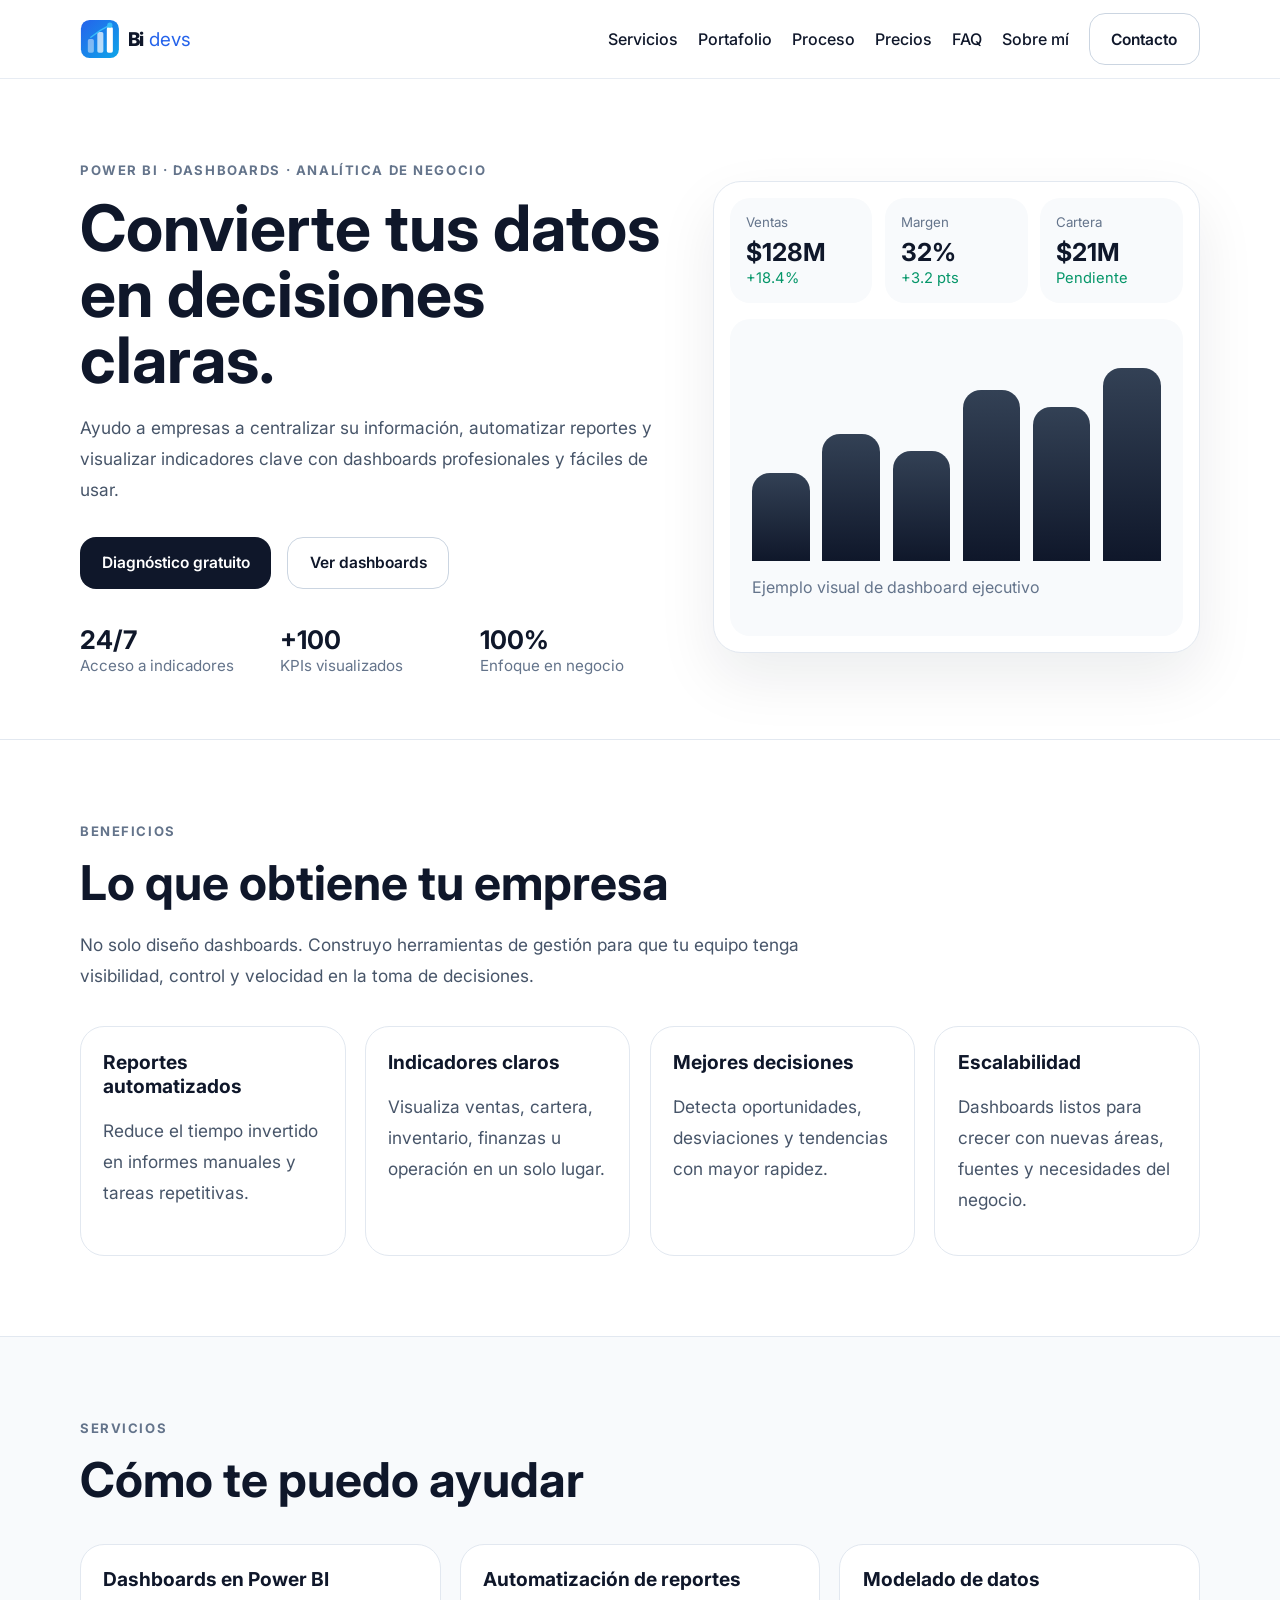
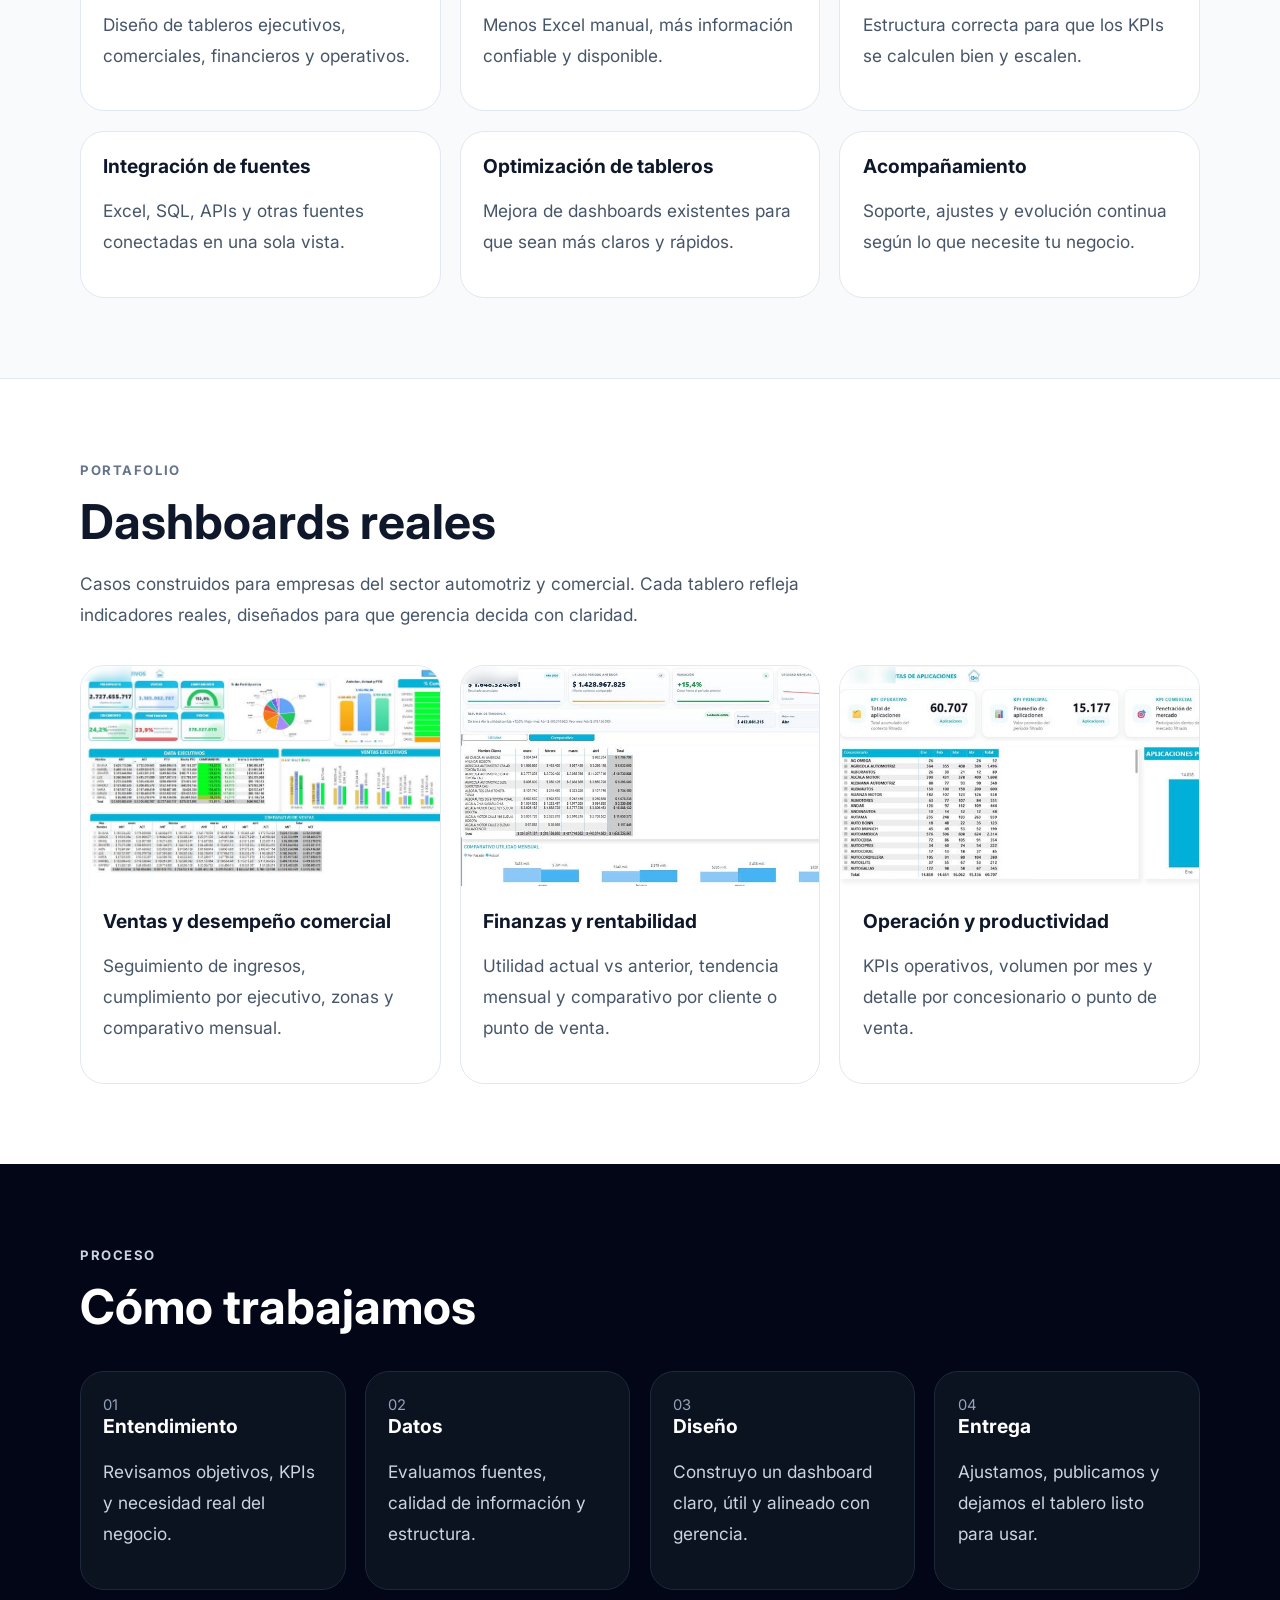
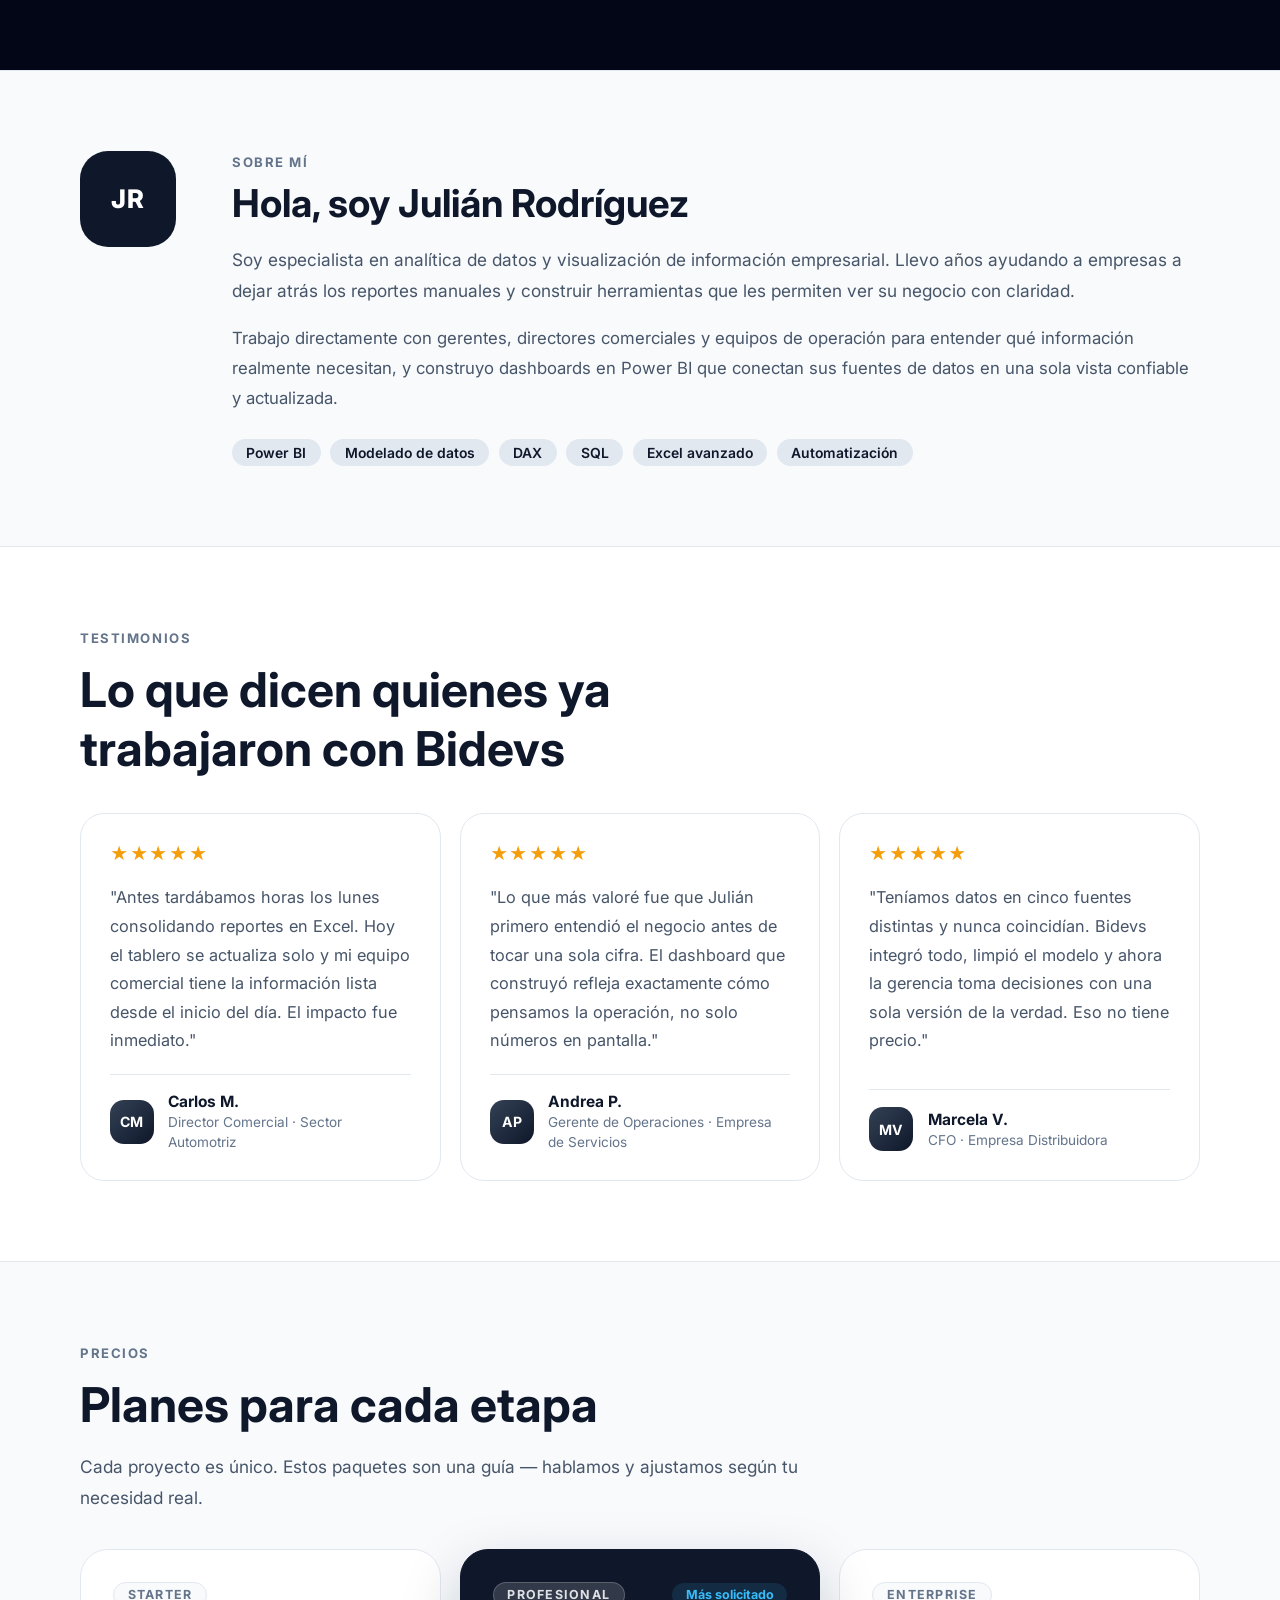
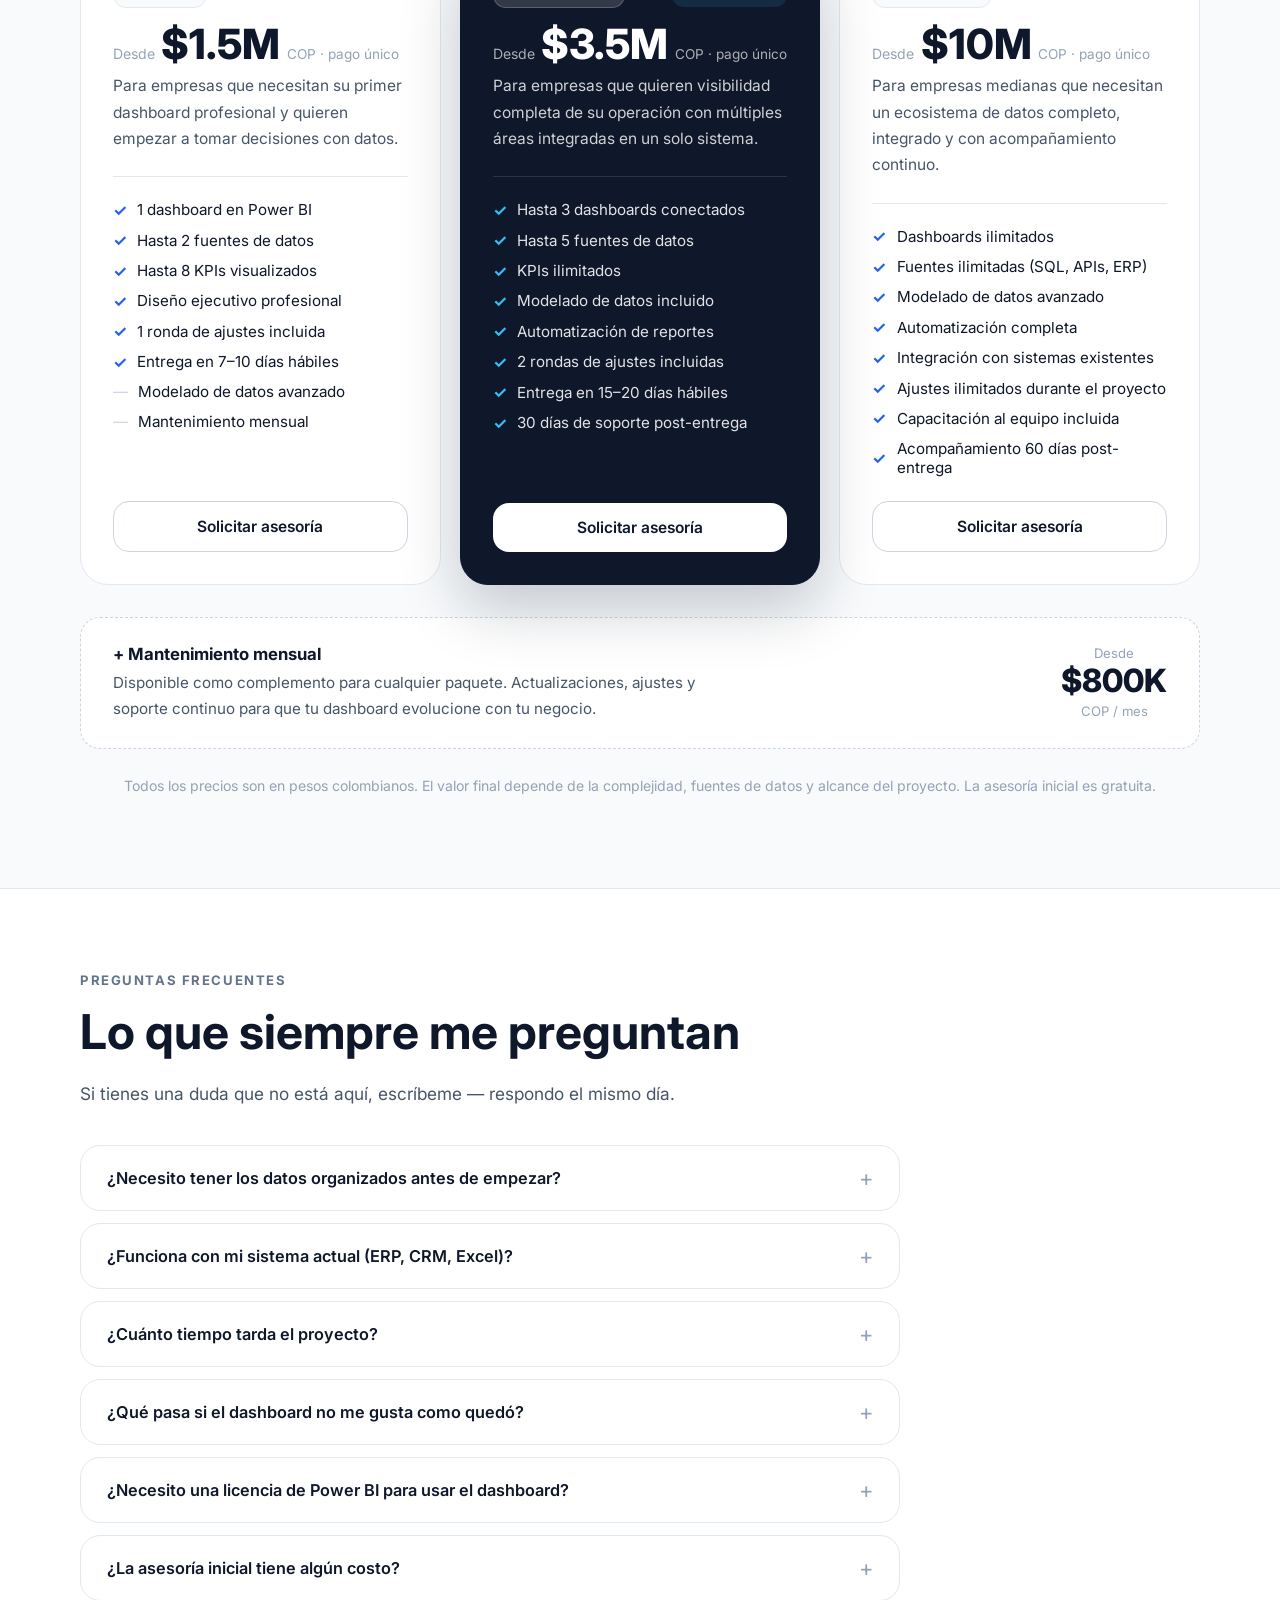
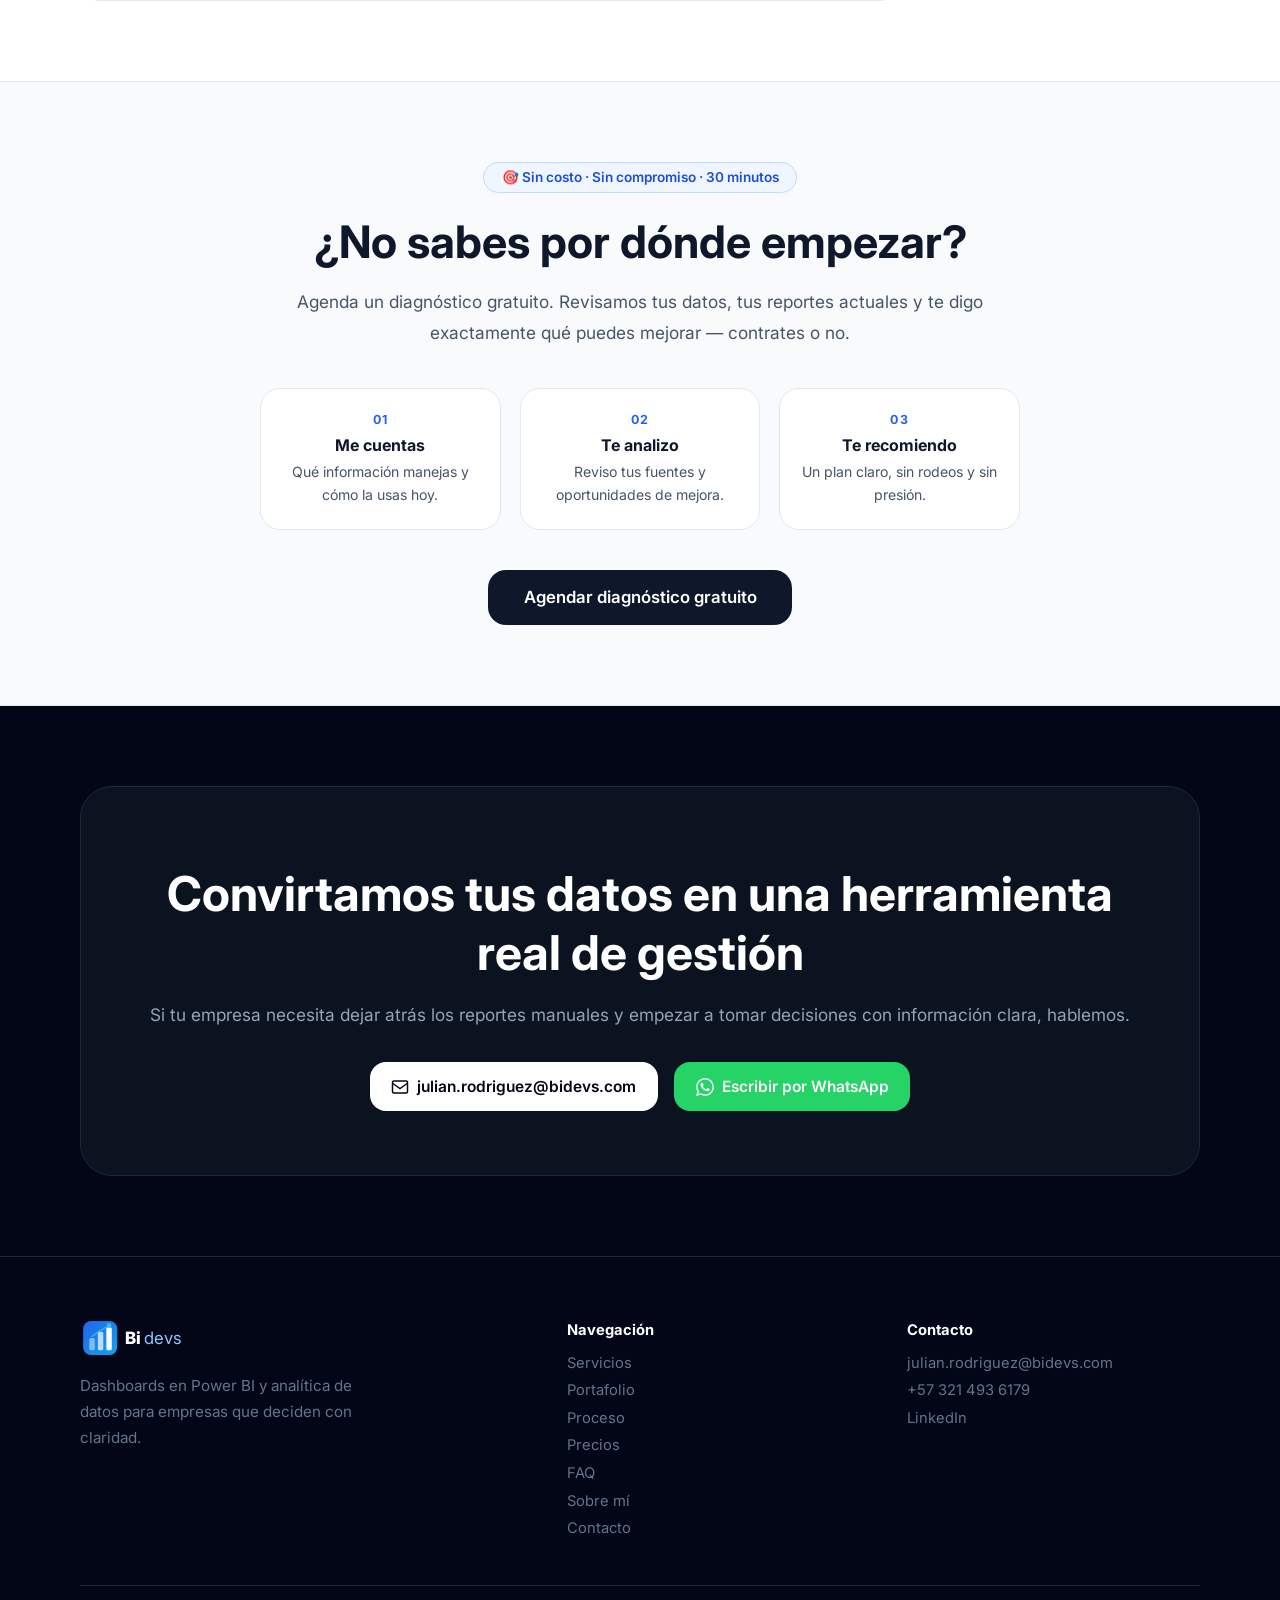
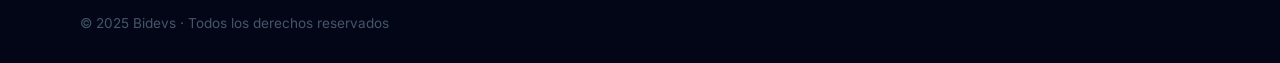
==== commit 79dd5d02: "Add files via upload" ====
--- a/index.html
+++ b/index.html
@@ -98,6 +98,7 @@
         <a href="#portafolio">Portafolio</a>
         <a href="#proceso">Proceso</a>
         <a href="#precios">Precios</a>
+        <a href="#faq">FAQ</a>
         <a href="#sobre-mi">Sobre mí</a>
         <a href="#contacto" class="btn btn-outline">Contacto</a>
       </nav>
@@ -112,7 +113,7 @@
         <h1>Convierte tus datos en decisiones claras.</h1>
         <p class="lead">Ayudo a empresas a centralizar su información, automatizar reportes y visualizar indicadores clave con dashboards profesionales y fáciles de usar.</p>
         <div class="hero-actions">
-          <a href="#contacto" class="btn btn-primary">Solicitar asesoría</a>
+          <a href="#contacto" class="btn btn-primary">Diagnóstico gratuito</a>
           <a href="#portafolio" class="btn btn-secondary">Ver dashboards</a>
         </div>
         <div class="stats">
@@ -399,7 +400,7 @@
             <span class="pricing-badge">Enterprise</span>
             <div class="pricing-price">
               <span class="pricing-desde">Desde</span>
-              <strong>$7M</strong>
+              <strong>$10M</strong>
               <span class="pricing-cop">COP · pago único</span>
             </div>
             <p class="pricing-desc">Para empresas medianas que necesitan un ecosistema de datos completo, integrado y con acompañamiento continuo.</p>
@@ -414,7 +415,7 @@
             <li><span class="check">✓</span> Capacitación al equipo incluida</li>
             <li><span class="check">✓</span> Acompañamiento 60 días post-entrega</li>
           </ul>
-          <a href="https://wa.me/573214936179?text=Hola%20Julián%2C%20me%20interesa%20el%20paquete%20Enterprise%20de%20Bidevs." class="btn btn-secondary pricing-btn" target="_blank" rel="noopener">Solicitar asesoría</a>
+          <a href="https://wa.me/573214936179?text=Hola%20Juli%C3%A1n%2C%20me%20interesa%20el%20paquete%20Enterprise%20de%20Bidevs." class="btn btn-secondary pricing-btn" target="_blank" rel="noopener">Solicitar asesoría</a>
         </article>
 
       </div>
@@ -428,7 +429,7 @@
           </div>
           <div class="addon-price">
             <span>Desde</span>
-            <strong>$500K</strong>
+            <strong>$800K</strong>
             <small>COP / mes</small>
           </div>
         </div>
@@ -436,6 +437,93 @@
 
       <p class="pricing-note">Todos los precios son en pesos colombianos. El valor final depende de la complejidad, fuentes de datos y alcance del proyecto. La asesoría inicial es gratuita.</p>
 
+    </div>
+  </section>
+
+  <!-- FAQ -->
+  <section class="section" id="faq">
+    <div class="container">
+      <div class="section-copy">
+        <span class="section-label">Preguntas frecuentes</span>
+        <h2>Lo que siempre me preguntan</h2>
+        <p>Si tienes una duda que no está aquí, escríbeme — respondo el mismo día.</p>
+      </div>
+      <div class="faq-list">
+
+        <details class="faq-item">
+          <summary class="faq-question">¿Necesito tener los datos organizados antes de empezar?</summary>
+          <div class="faq-answer">
+            <p>No necesariamente. Parte del trabajo es evaluar cómo están tus datos hoy y ayudarte a estructurarlos. Si tienes todo en Excel desorganizado o en varios archivos sueltos, lo revisamos juntos en la asesoría inicial y definimos el mejor camino.</p>
+          </div>
+        </details>
+
+        <details class="faq-item">
+          <summary class="faq-question">¿Funciona con mi sistema actual (ERP, CRM, Excel)?</summary>
+          <div class="faq-answer">
+            <p>Sí. Power BI se conecta con prácticamente cualquier fuente: Excel, Google Sheets, SQL, SAP, Siigo, World Office, Salesforce, APIs y más. En la asesoría inicial identificamos tus fuentes y confirmamos la integración antes de arrancar.</p>
+          </div>
+        </details>
+
+        <details class="faq-item">
+          <summary class="faq-question">¿Cuánto tiempo tarda el proyecto?</summary>
+          <div class="faq-answer">
+            <p>Depende del paquete. Un dashboard Starter puede estar listo en 7–10 días hábiles. Un proyecto Profesional toma entre 15 y 20 días. El Enterprise se define según el alcance, pero generalmente entre 4 y 8 semanas. En todos los casos te doy una fecha de entrega al inicio del proyecto.</p>
+          </div>
+        </details>
+
+        <details class="faq-item">
+          <summary class="faq-question">¿Qué pasa si el dashboard no me gusta como quedó?</summary>
+          <div class="faq-answer">
+            <p>Cada paquete incluye rondas de ajustes para que el resultado sea exactamente lo que necesitas. Además, antes de diseñar una sola pantalla, hacemos una sesión de entendimiento donde definimos estructura, KPIs y estilo visual. Que el resultado sea diferente a lo acordado es muy poco probable.</p>
+          </div>
+        </details>
+
+        <details class="faq-item">
+          <summary class="faq-question">¿Necesito una licencia de Power BI para usar el dashboard?</summary>
+          <div class="faq-answer">
+            <p>Para publicar y compartir dashboards dentro de tu empresa necesitas Power BI Pro (~$10 USD/usuario/mes) o Power BI Premium. Te oriento en cuál se adapta mejor a tu caso. Si solo necesitas el archivo para uso personal, puede funcionar con la versión gratuita de Power BI Desktop.</p>
+          </div>
+        </details>
+
+        <details class="faq-item">
+          <summary class="faq-question">¿La asesoría inicial tiene algún costo?</summary>
+          <div class="faq-answer">
+            <p>No. La primera sesión de diagnóstico es completamente gratuita y sin compromiso. En 30 minutos revisamos tu situación, tus datos y te doy una recomendación clara — contrates o no.</p>
+          </div>
+        </details>
+
+      </div>
+    </div>
+  </section>
+
+  <!-- DIAGNÓSTICO GRATUITO CTA -->
+  <section class="section section-alt" id="diagnostico">
+    <div class="container">
+      <div class="diagnostico-box">
+        <div class="diagnostico-badge">🎯 Sin costo · Sin compromiso · 30 minutos</div>
+        <h2>¿No sabes por dónde empezar?</h2>
+        <p>Agenda un diagnóstico gratuito. Revisamos tus datos, tus reportes actuales y te digo exactamente qué puedes mejorar — contrates o no.</p>
+        <div class="diagnostico-pasos">
+          <div class="paso">
+            <span>01</span>
+            <strong>Me cuentas</strong>
+            <p>Qué información manejas y cómo la usas hoy.</p>
+          </div>
+          <div class="paso">
+            <span>02</span>
+            <strong>Te analizo</strong>
+            <p>Reviso tus fuentes y oportunidades de mejora.</p>
+          </div>
+          <div class="paso">
+            <span>03</span>
+            <strong>Te recomiendo</strong>
+            <p>Un plan claro, sin rodeos y sin presión.</p>
+          </div>
+        </div>
+        <a href="https://wa.me/573214936179?text=Hola%20Julián%2C%20quiero%20agendar%20un%20diagnóstico%20gratuito%20con%20Bidevs." class="btn btn-primary btn-lg" target="_blank" rel="noopener">
+          Agendar diagnóstico gratuito
+        </a>
+      </div>
     </div>
   </section>
 
@@ -484,6 +572,7 @@
         <a href="#portafolio">Portafolio</a>
         <a href="#proceso">Proceso</a>
         <a href="#precios">Precios</a>
+        <a href="#faq">FAQ</a>
         <a href="#sobre-mi">Sobre mí</a>
         <a href="#contacto">Contacto</a>
       </div>
--- a/styles.css
+++ b/styles.css
@@ -481,3 +481,126 @@
   .addon-content { flex-direction: column; text-align: center; }
   .addon-price { width: 100%; }
 }
+
+/* ── FAQ ── */
+.faq-list {
+  display: flex;
+  flex-direction: column;
+  gap: .75rem;
+  max-width: 820px;
+}
+.faq-item {
+  border: 1px solid var(--line);
+  border-radius: 20px;
+  background: #fff;
+  overflow: hidden;
+  transition: box-shadow .2s;
+}
+.faq-item[open] {
+  box-shadow: 0 8px 30px rgba(15,23,42,.07);
+}
+.faq-question {
+  list-style: none;
+  padding: 1.3rem 1.6rem;
+  font-weight: 600;
+  font-size: 1.02rem;
+  cursor: pointer;
+  display: flex;
+  justify-content: space-between;
+  align-items: center;
+  gap: 1rem;
+  user-select: none;
+}
+.faq-question::-webkit-details-marker { display: none; }
+.faq-question::after {
+  content: '+';
+  font-size: 1.4rem;
+  font-weight: 400;
+  color: #94a3b8;
+  flex-shrink: 0;
+  transition: transform .2s;
+  line-height: 1;
+}
+.faq-item[open] .faq-question::after {
+  transform: rotate(45deg);
+}
+.faq-answer {
+  padding: 0 1.6rem 1.4rem;
+  border-top: 1px solid var(--line);
+}
+.faq-answer p {
+  color: var(--muted);
+  font-size: .97rem;
+  line-height: 1.8;
+  margin: 1rem 0 0;
+}
+
+/* ── DIAGNÓSTICO ── */
+.diagnostico-box {
+  max-width: 760px;
+  margin: 0 auto;
+  text-align: center;
+}
+.diagnostico-badge {
+  display: inline-block;
+  background: #eff6ff;
+  color: #1d4ed8;
+  border: 1px solid #bfdbfe;
+  border-radius: 100px;
+  padding: .4rem 1.1rem;
+  font-size: .85rem;
+  font-weight: 600;
+  margin-bottom: 1.4rem;
+}
+.diagnostico-box h2 {
+  font-size: clamp(1.8rem, 3.5vw, 2.8rem);
+  margin: 0 0 1rem;
+}
+.diagnostico-box > p {
+  color: var(--muted);
+  font-size: 1.08rem;
+  line-height: 1.8;
+  margin-bottom: 2.5rem;
+}
+.diagnostico-pasos {
+  display: grid;
+  grid-template-columns: repeat(3, 1fr);
+  gap: 1.2rem;
+  margin-bottom: 2.5rem;
+}
+.paso {
+  background: #fff;
+  border: 1px solid var(--line);
+  border-radius: 20px;
+  padding: 1.4rem 1rem;
+  text-align: center;
+}
+.paso span {
+  display: block;
+  font-size: .78rem;
+  font-weight: 700;
+  letter-spacing: .1em;
+  color: #2563eb;
+  margin-bottom: .5rem;
+}
+.paso strong {
+  display: block;
+  font-size: 1rem;
+  margin-bottom: .4rem;
+}
+.paso p {
+  color: var(--muted);
+  font-size: .88rem;
+  line-height: 1.6;
+  margin: 0;
+}
+.btn-lg {
+  padding: 1.1rem 2.2rem;
+  font-size: 1.05rem;
+  border-radius: 18px;
+}
+
+@media (max-width: 740px) {
+  .diagnostico-pasos { grid-template-columns: 1fr; }
+  .faq-question { font-size: .95rem; }
+}
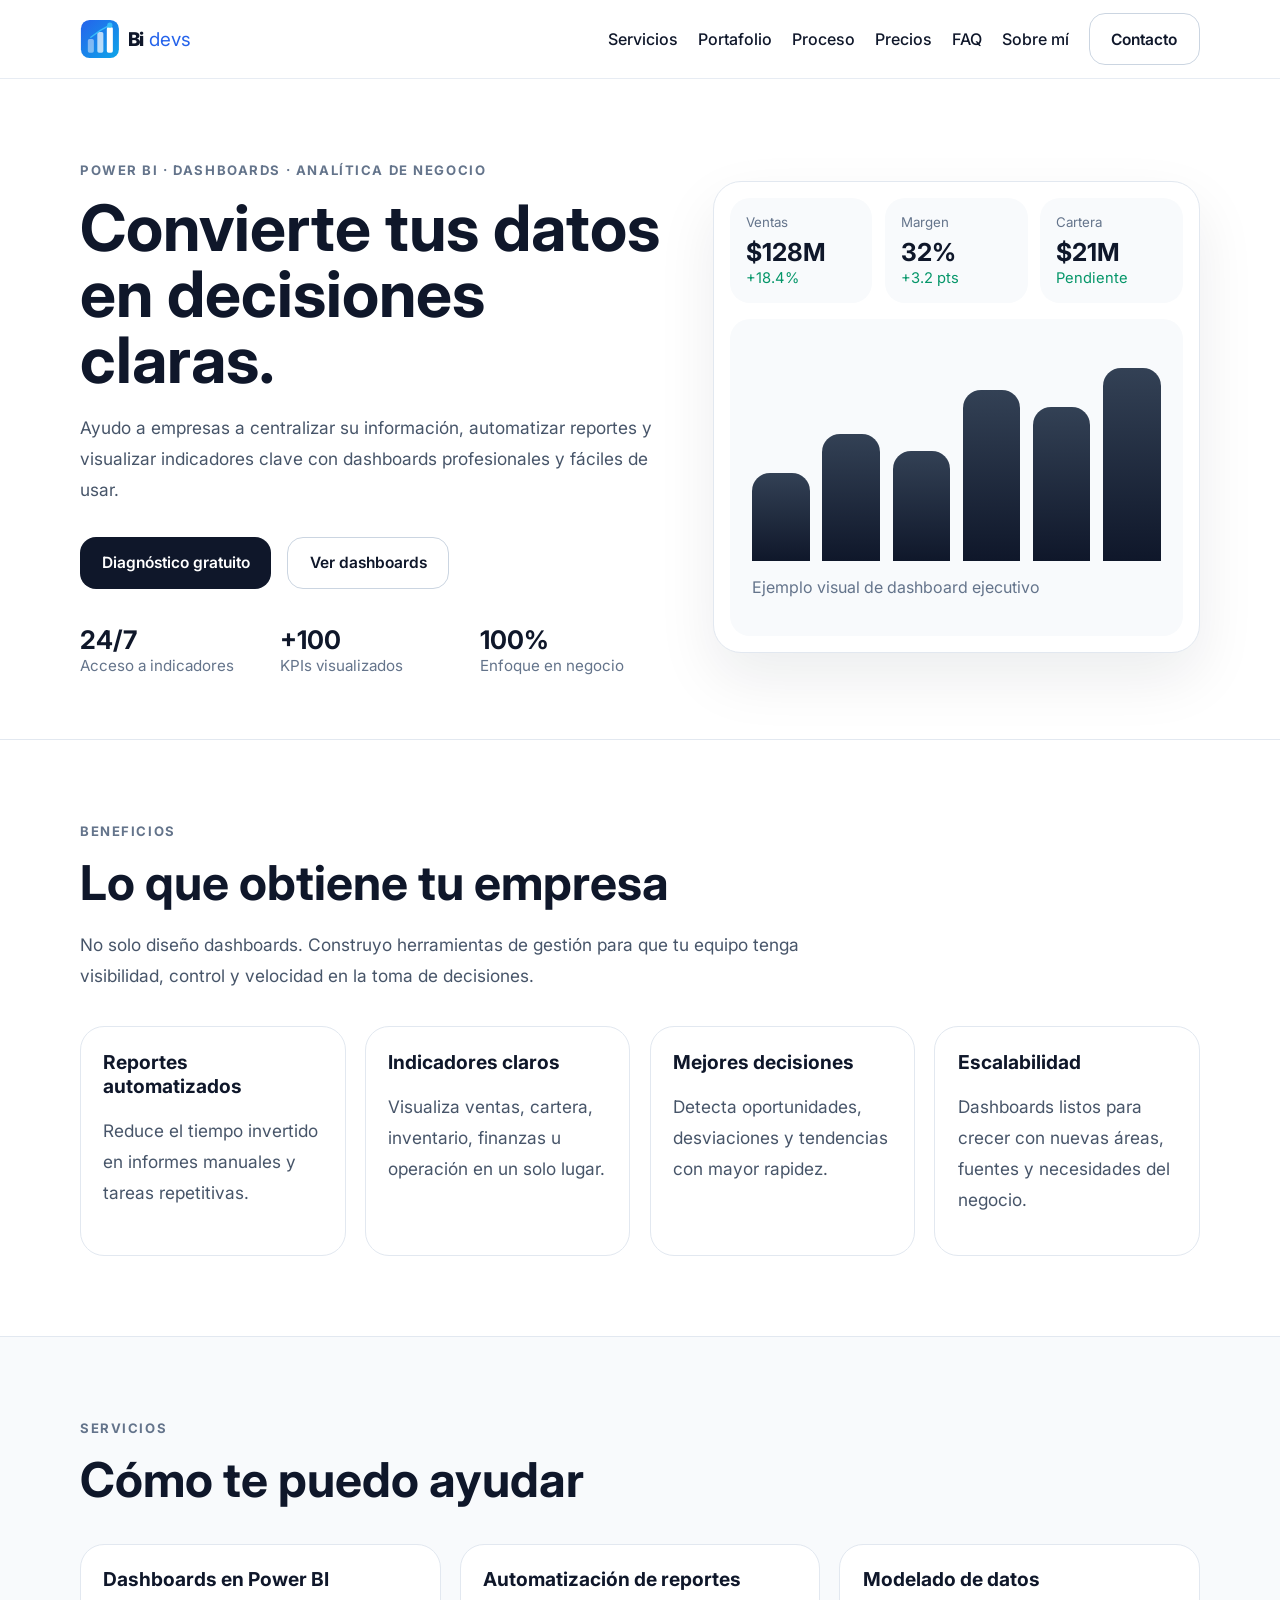
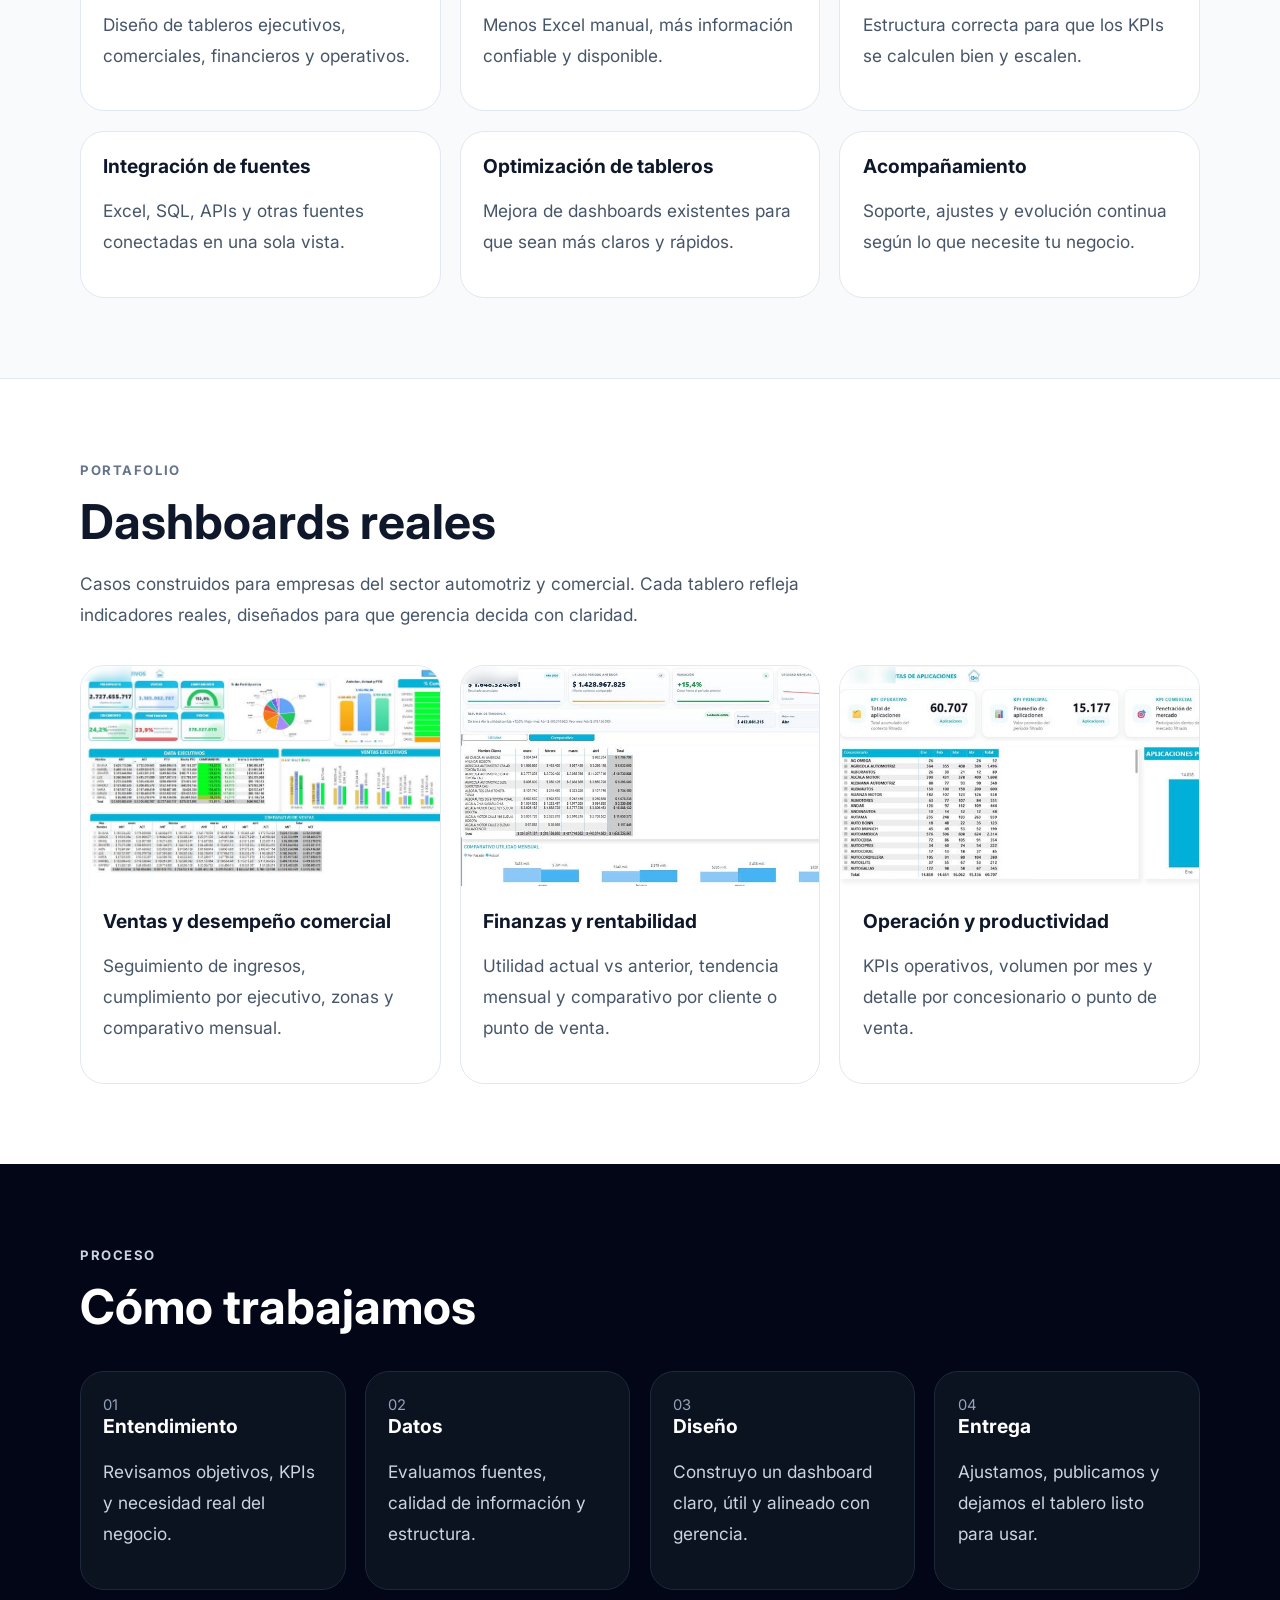
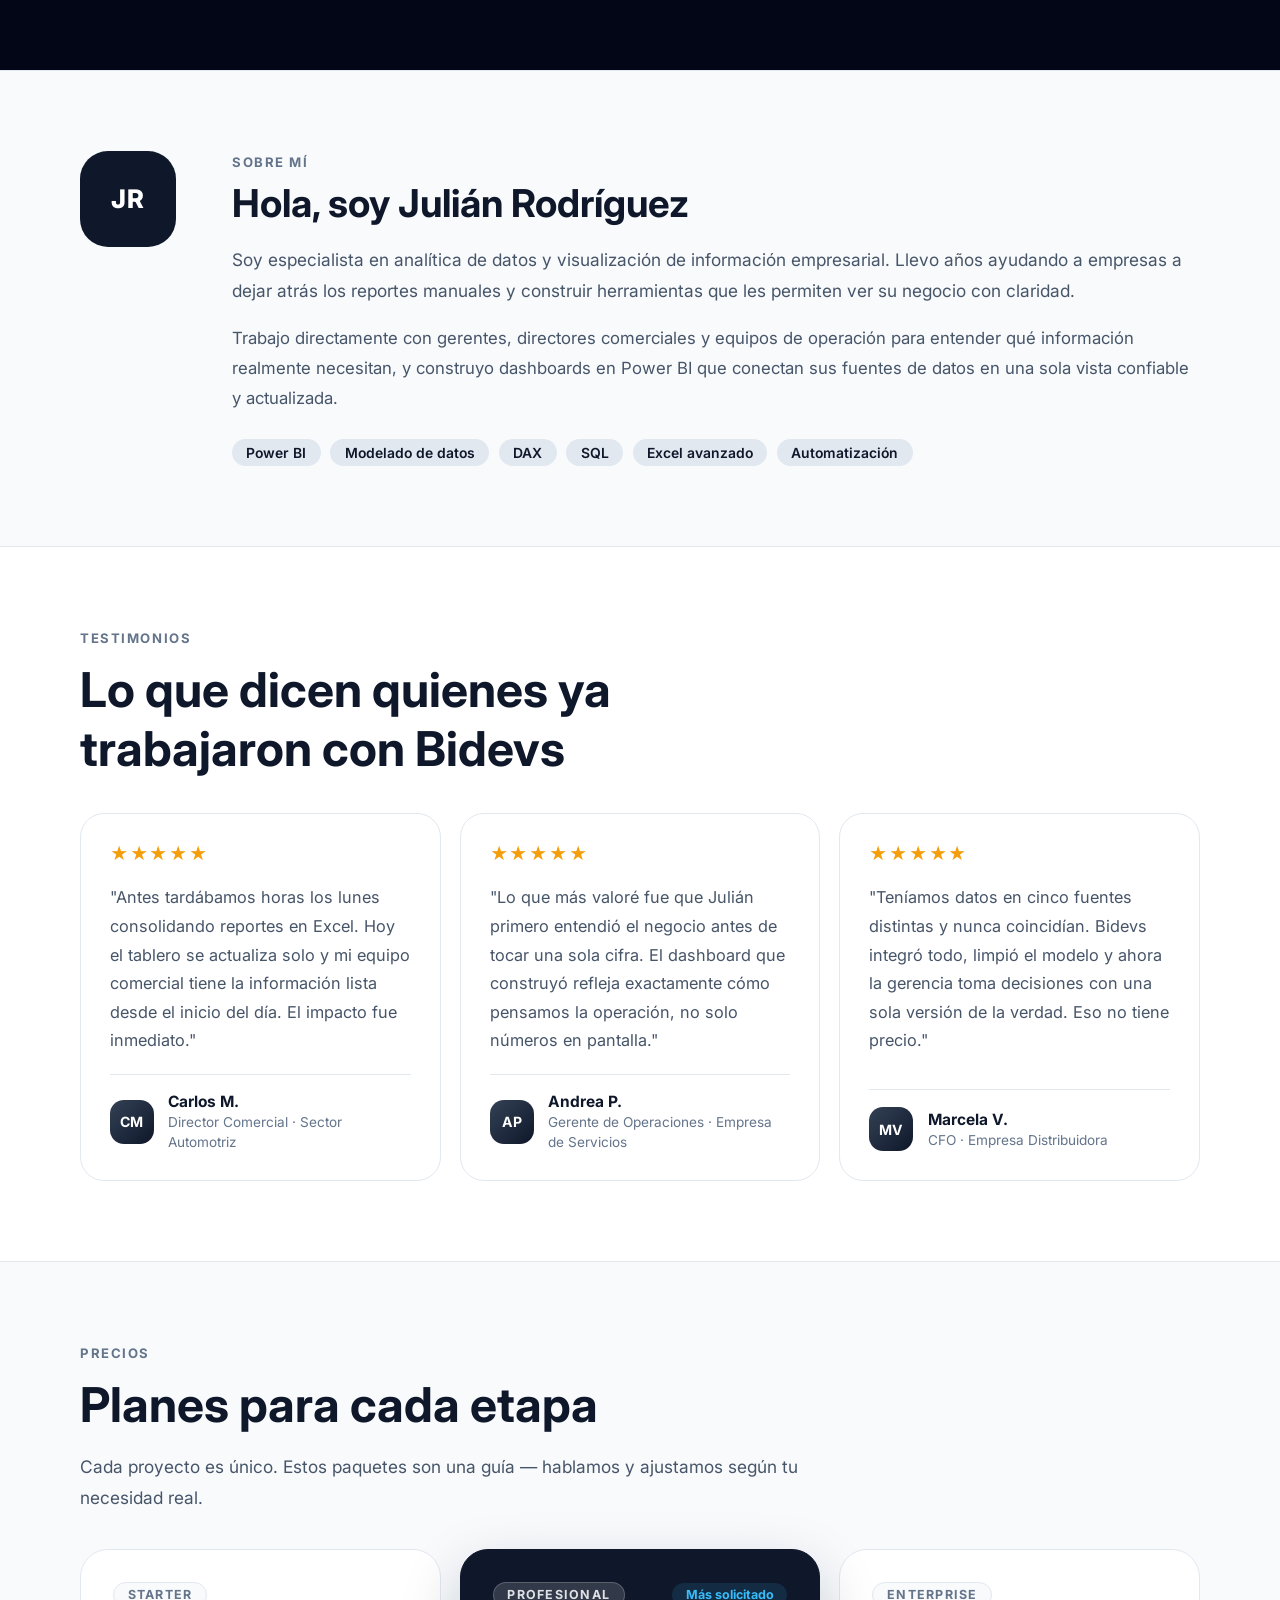
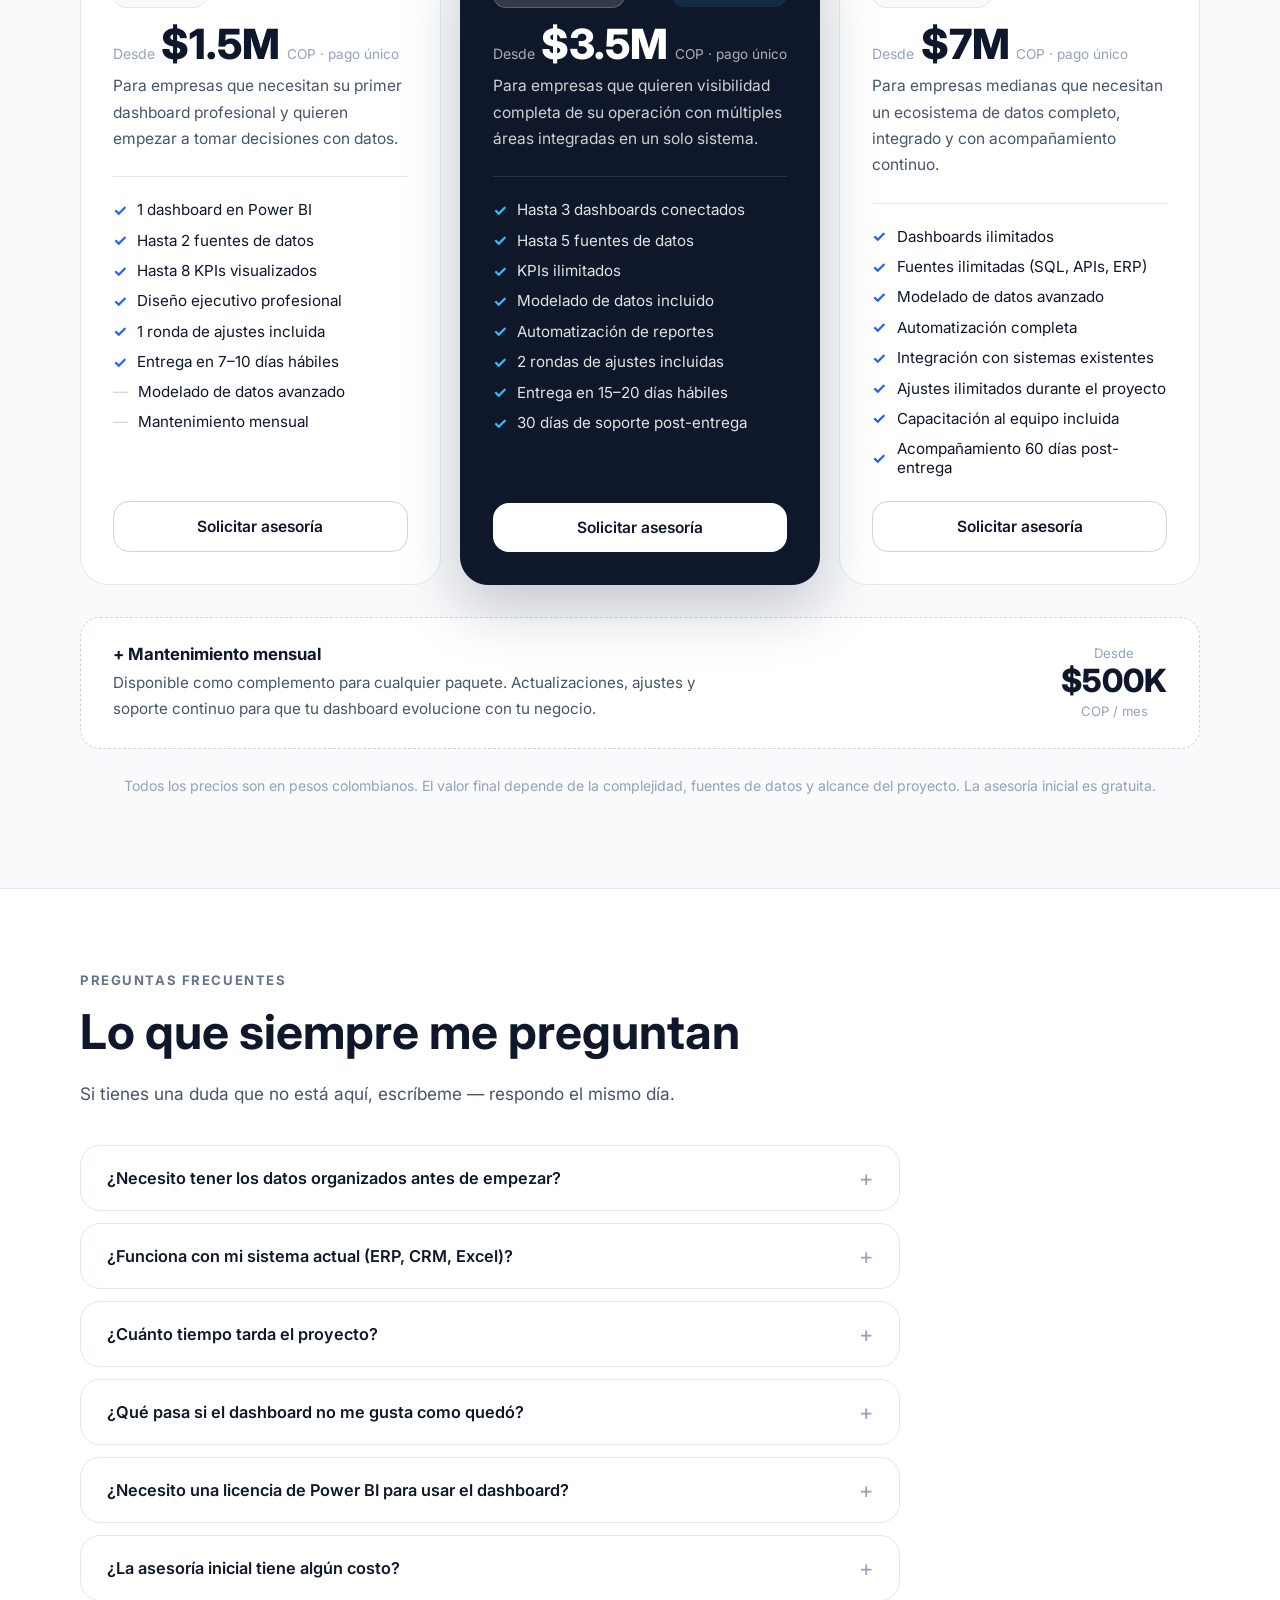
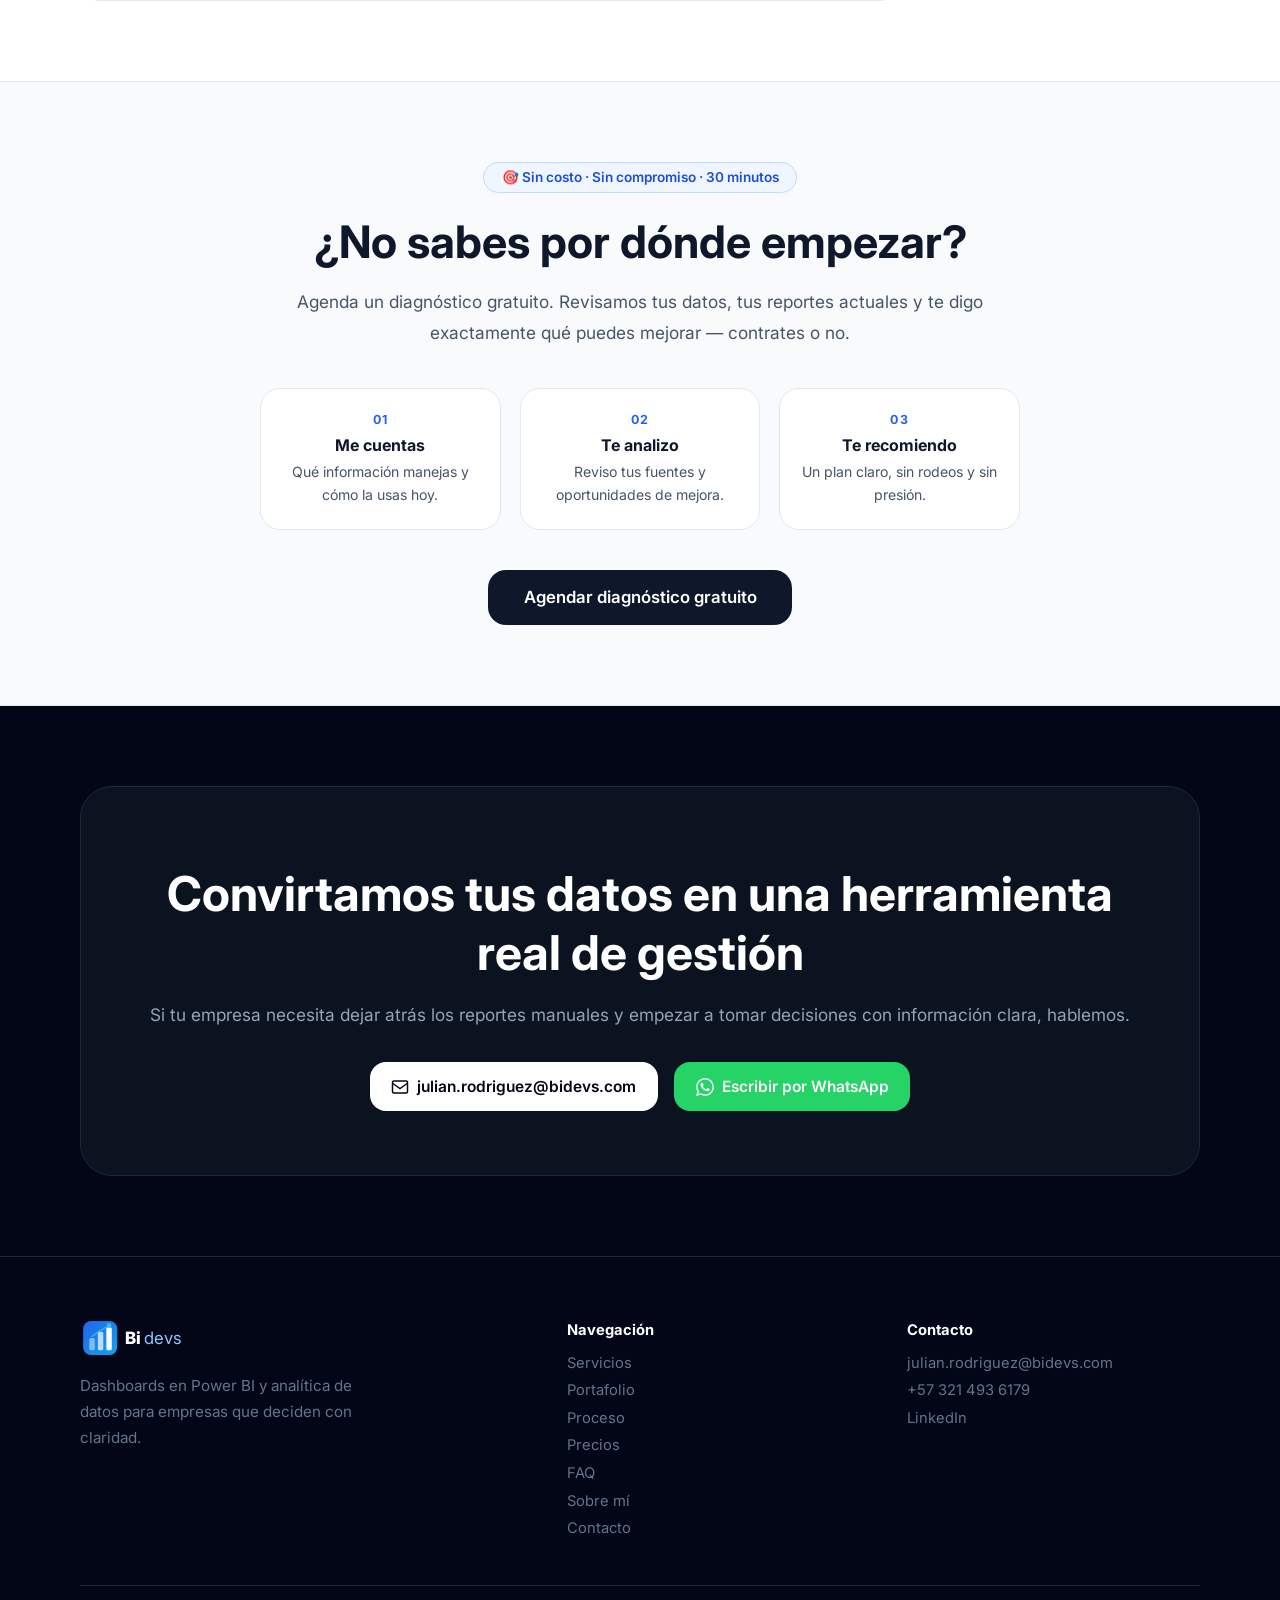
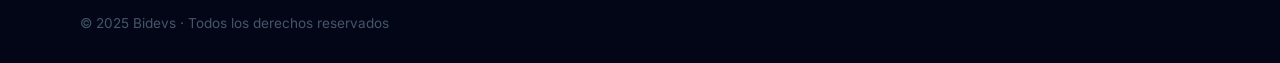
==== commit f4c2a3f7: "Add files via upload" ====
--- a/index.html
+++ b/index.html
@@ -400,7 +400,7 @@
             <span class="pricing-badge">Enterprise</span>
             <div class="pricing-price">
               <span class="pricing-desde">Desde</span>
-              <strong>$10M</strong>
+              <strong>$7M</strong>
               <span class="pricing-cop">COP · pago único</span>
             </div>
             <p class="pricing-desc">Para empresas medianas que necesitan un ecosistema de datos completo, integrado y con acompañamiento continuo.</p>
@@ -429,7 +429,7 @@
           </div>
           <div class="addon-price">
             <span>Desde</span>
-            <strong>$800K</strong>
+            <strong>$500K</strong>
             <small>COP / mes</small>
           </div>
         </div>
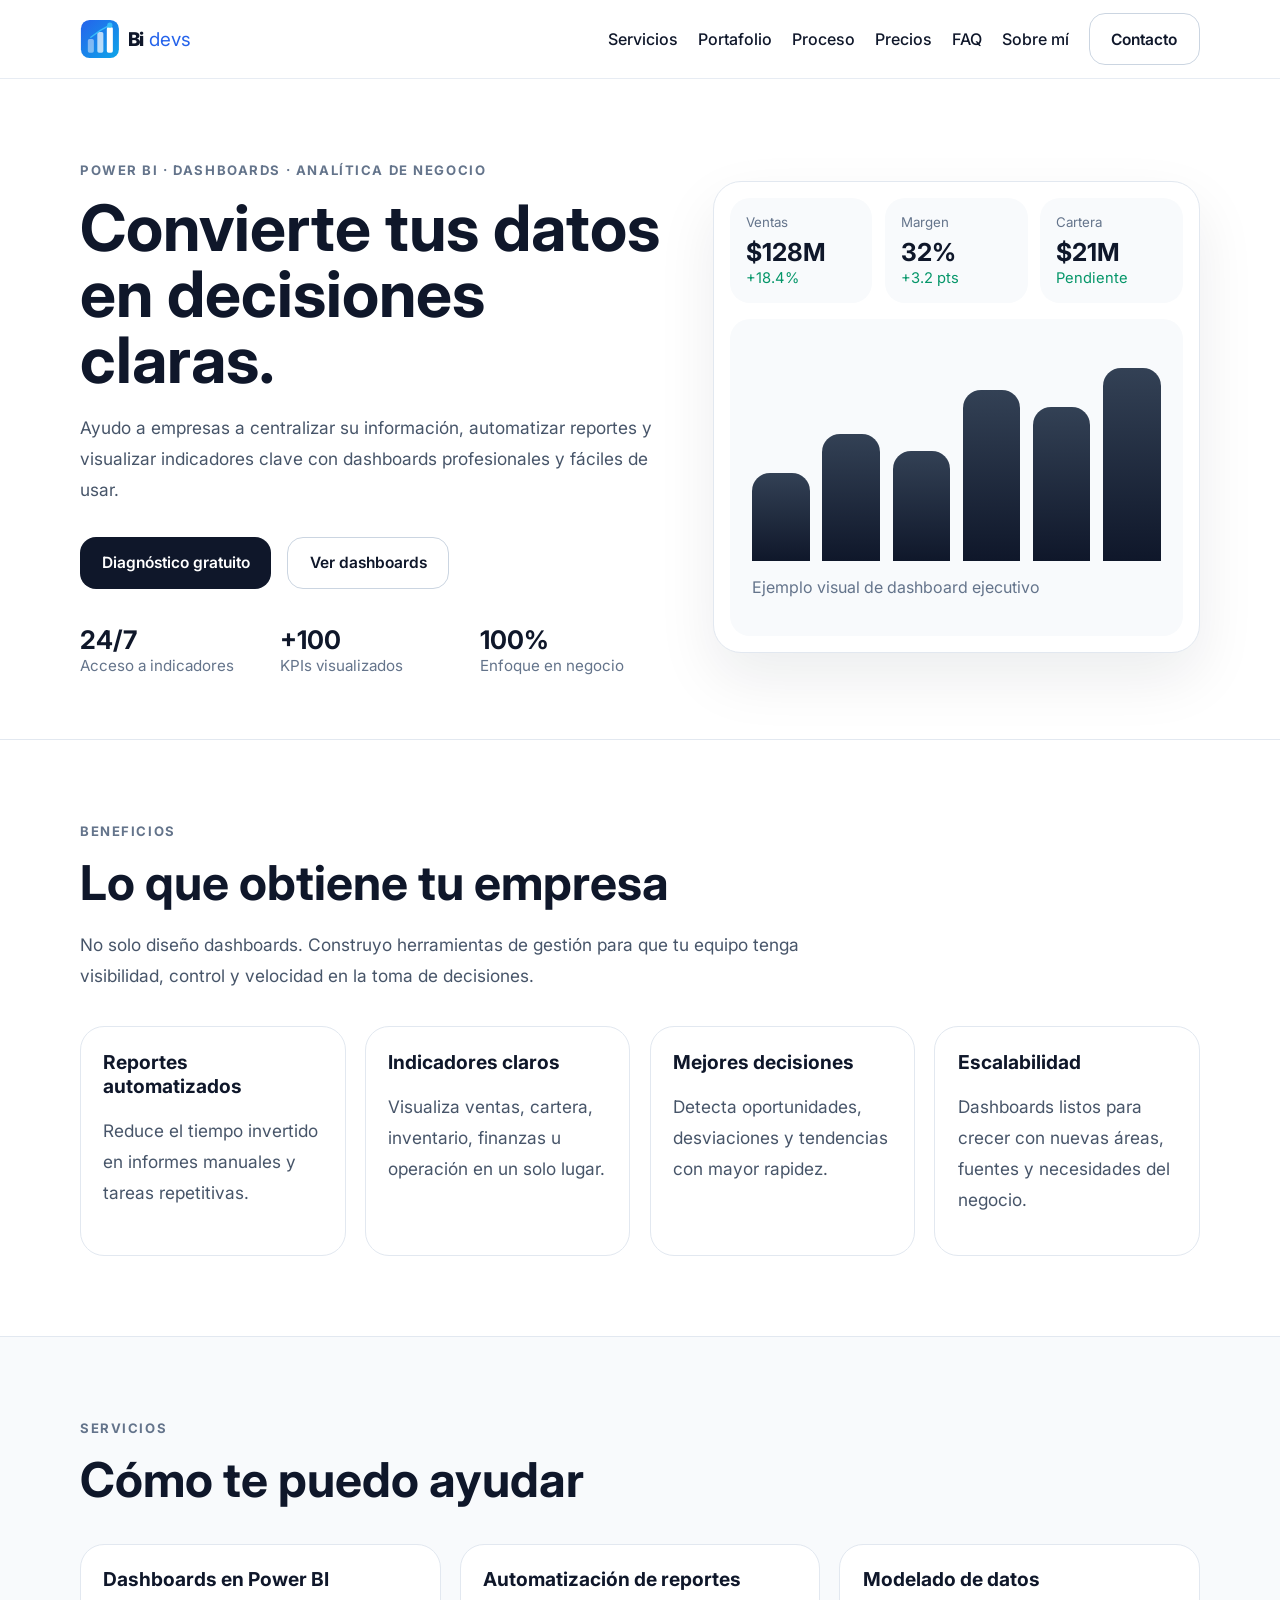
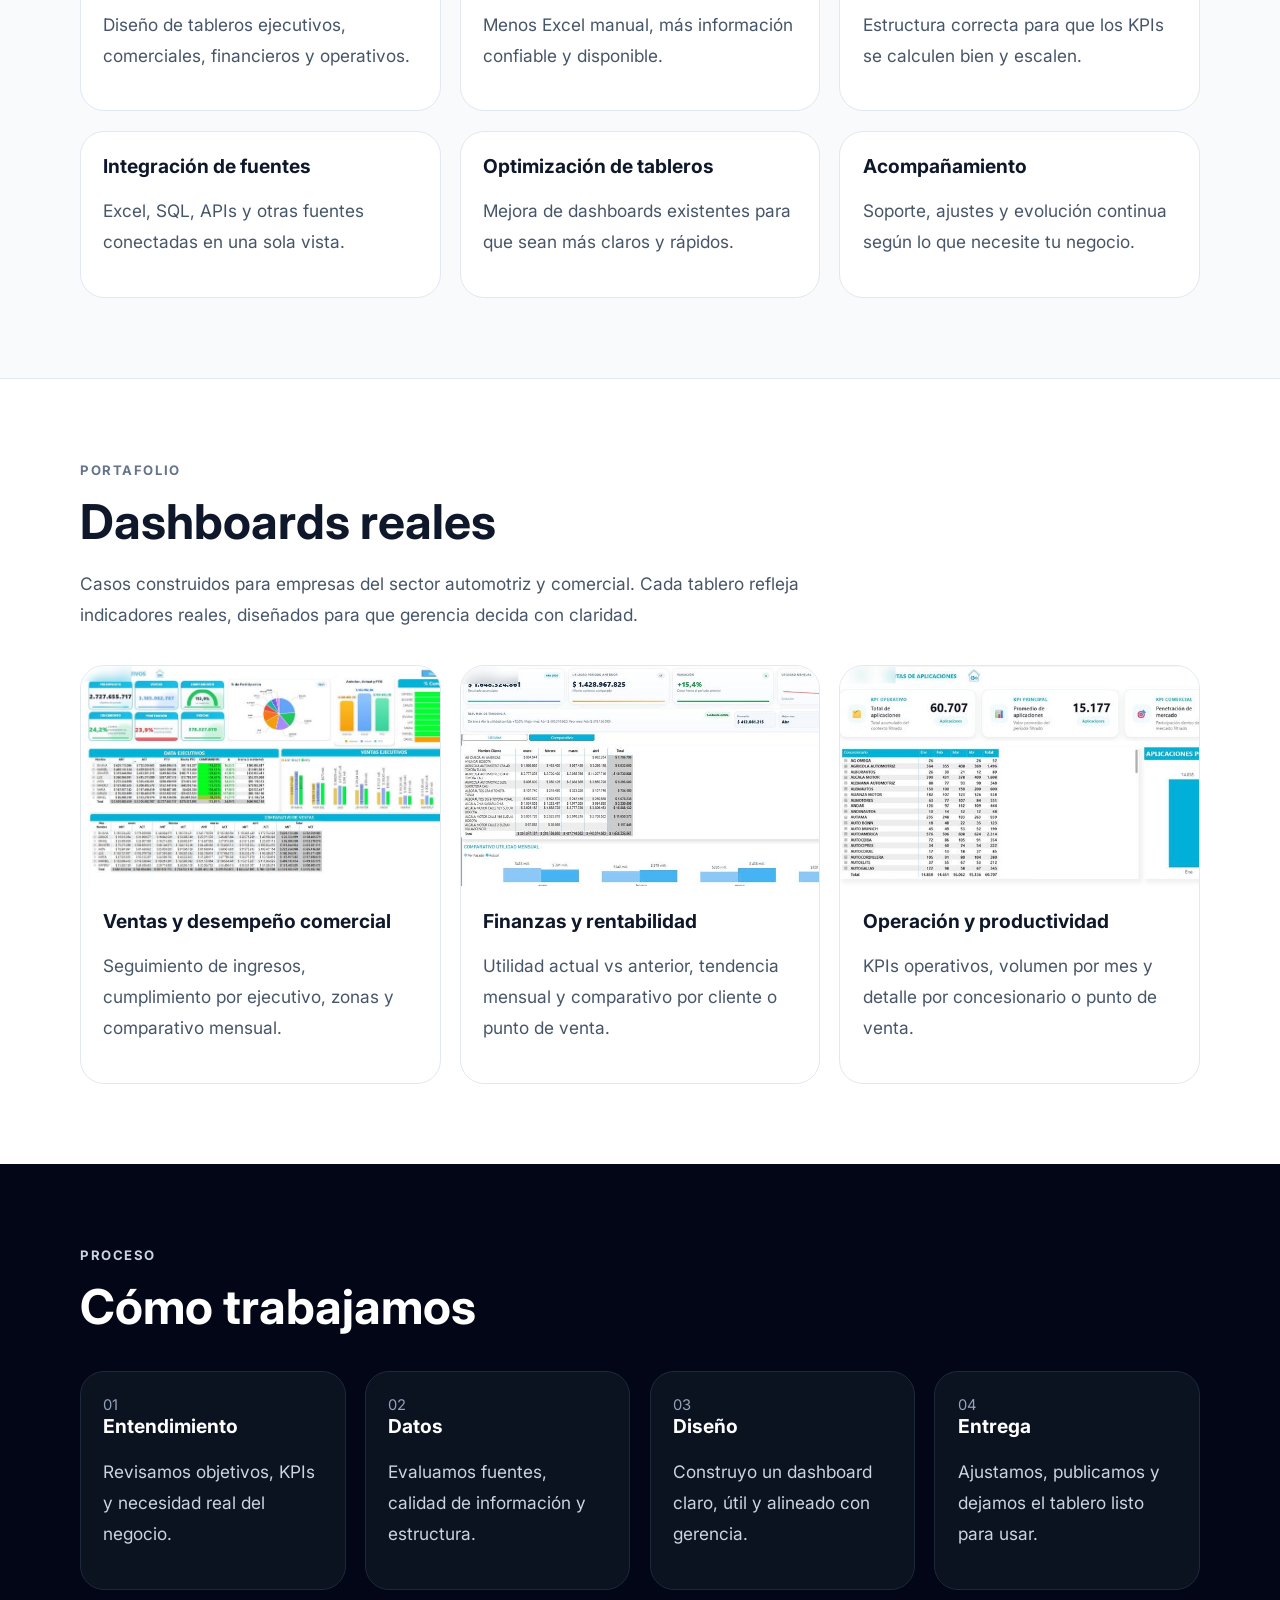
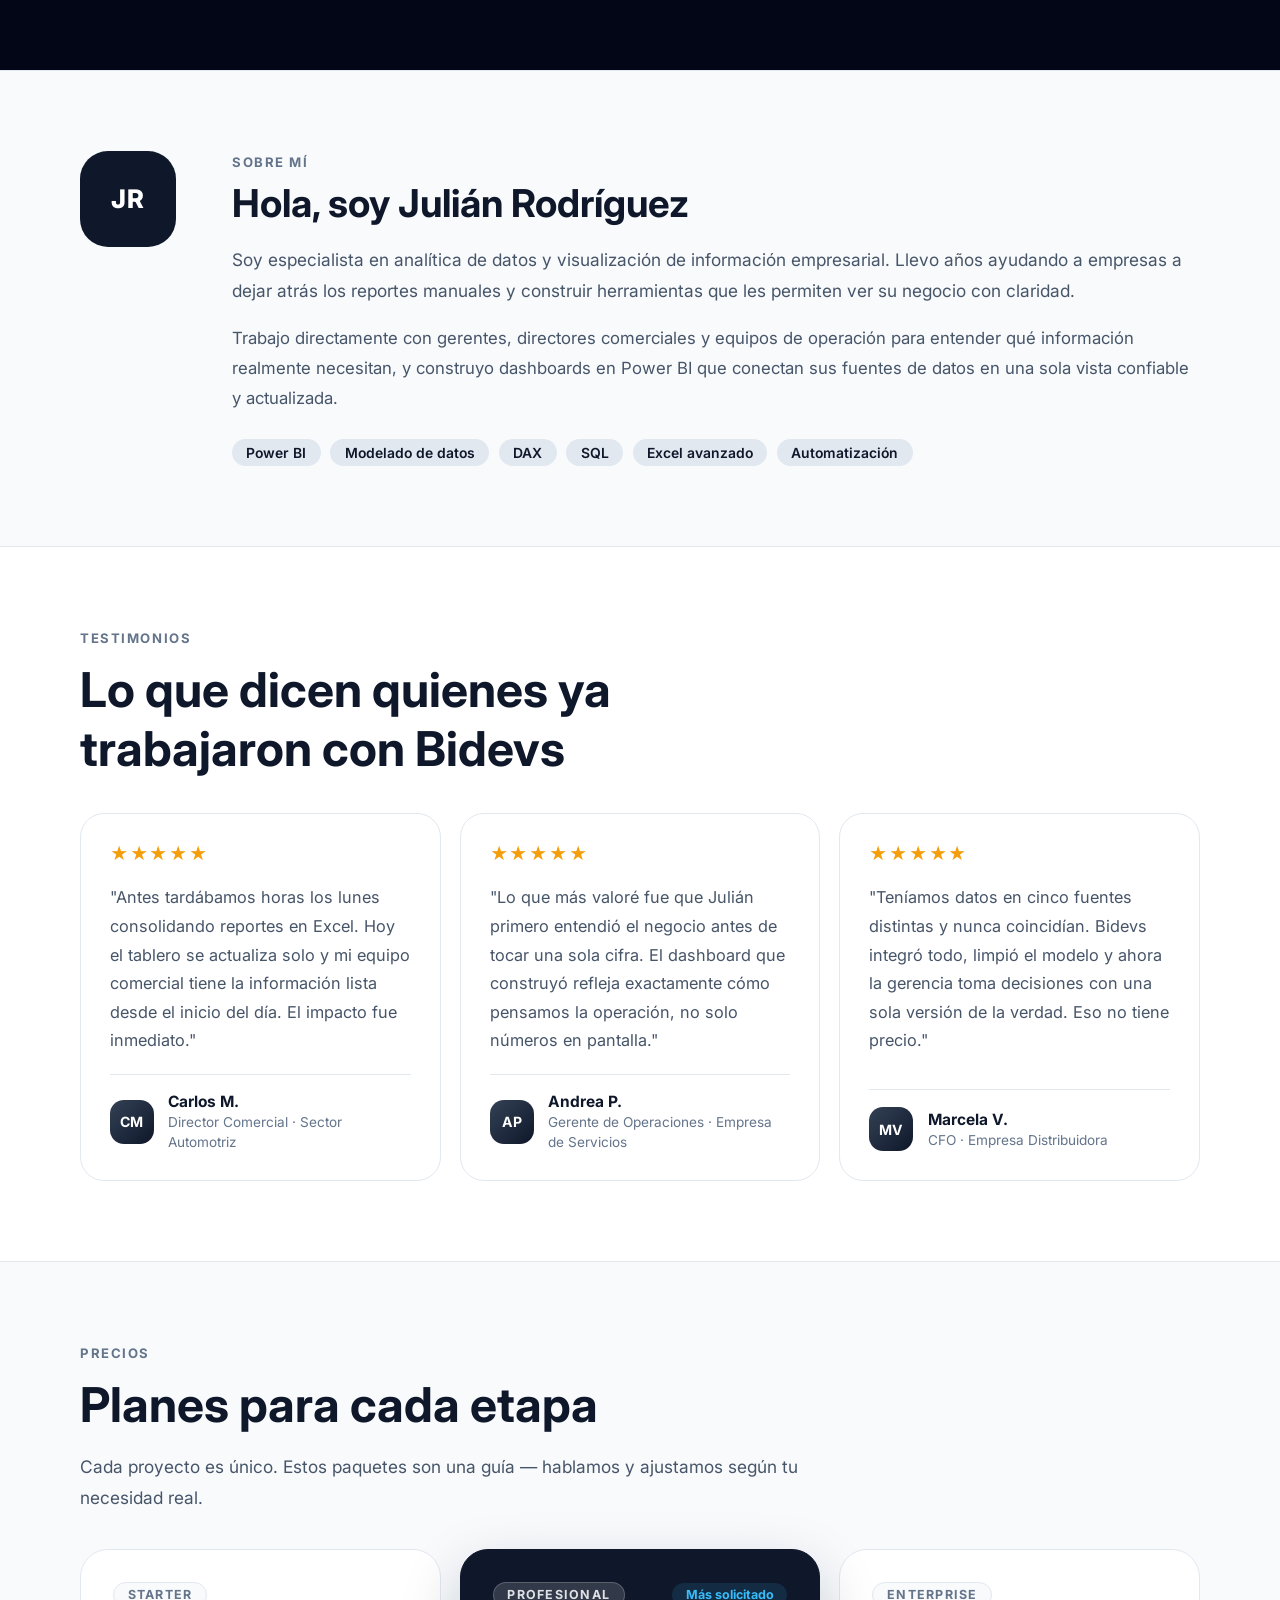
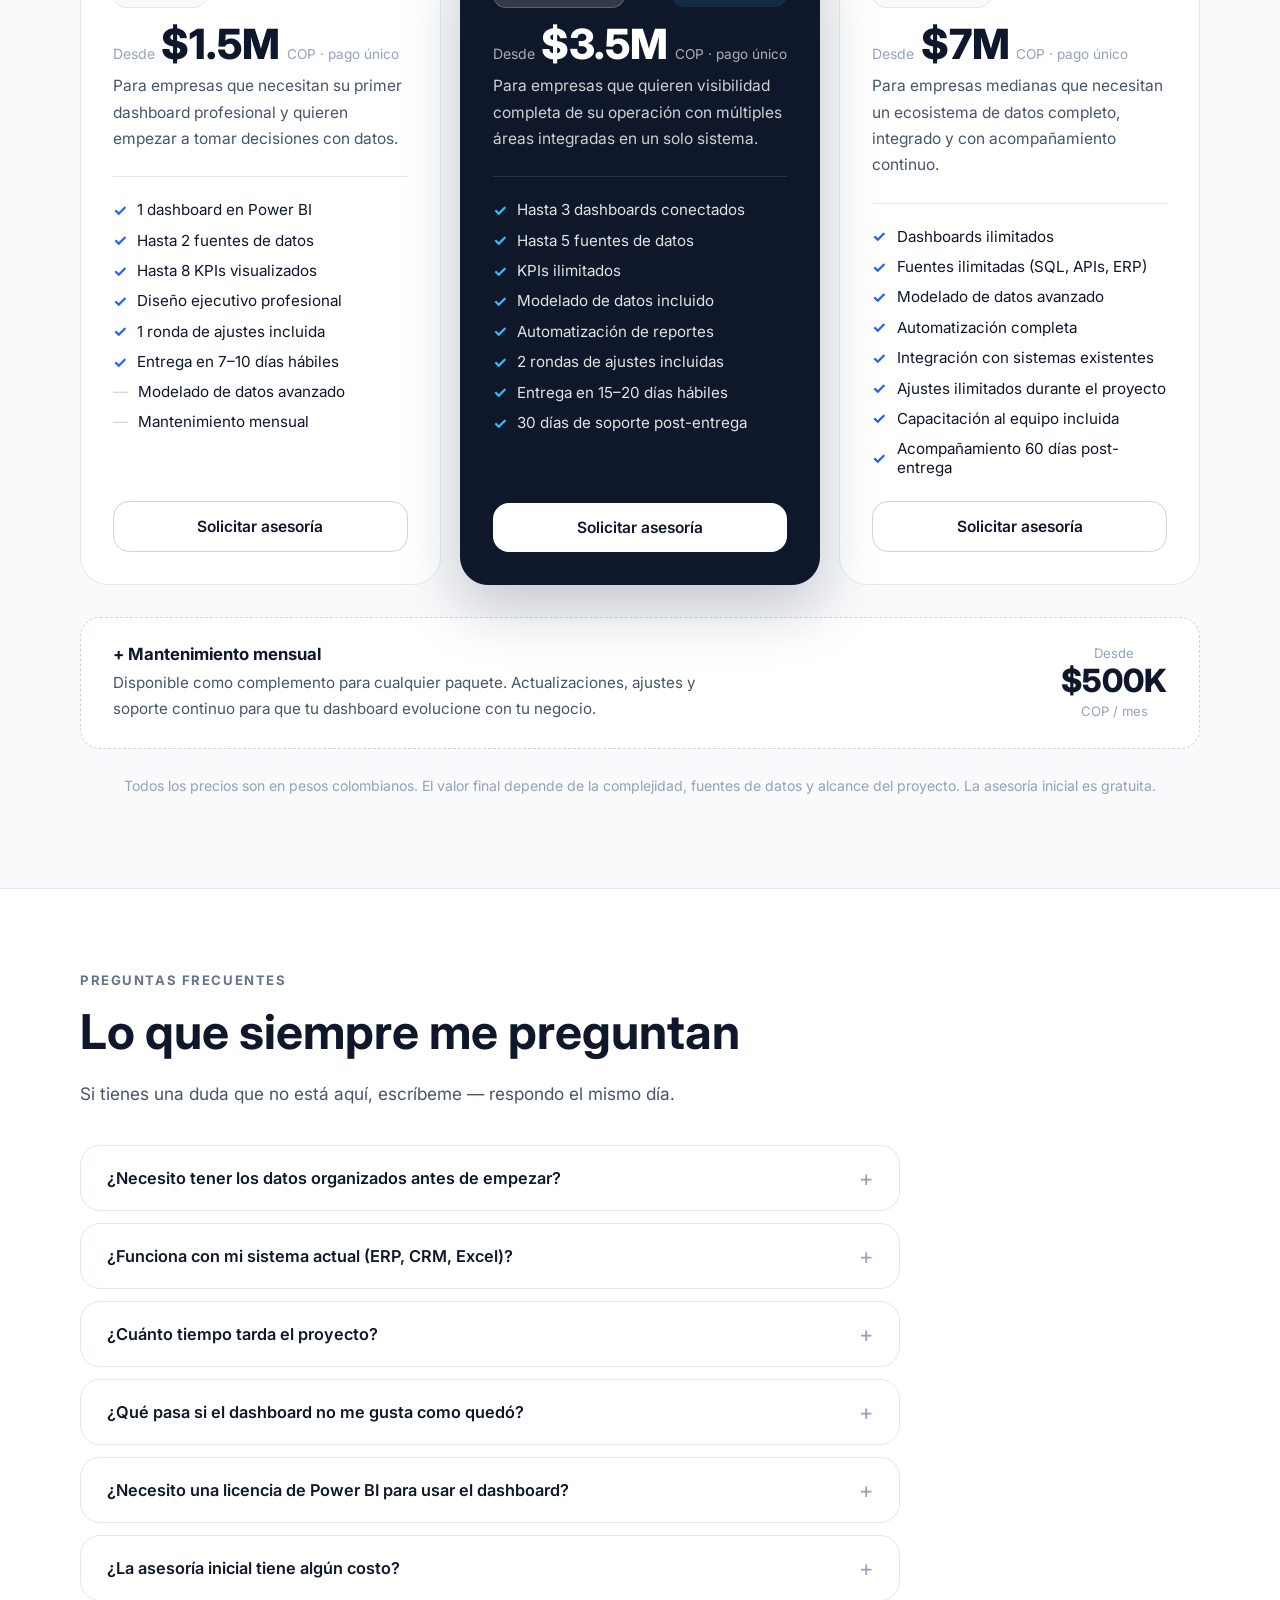
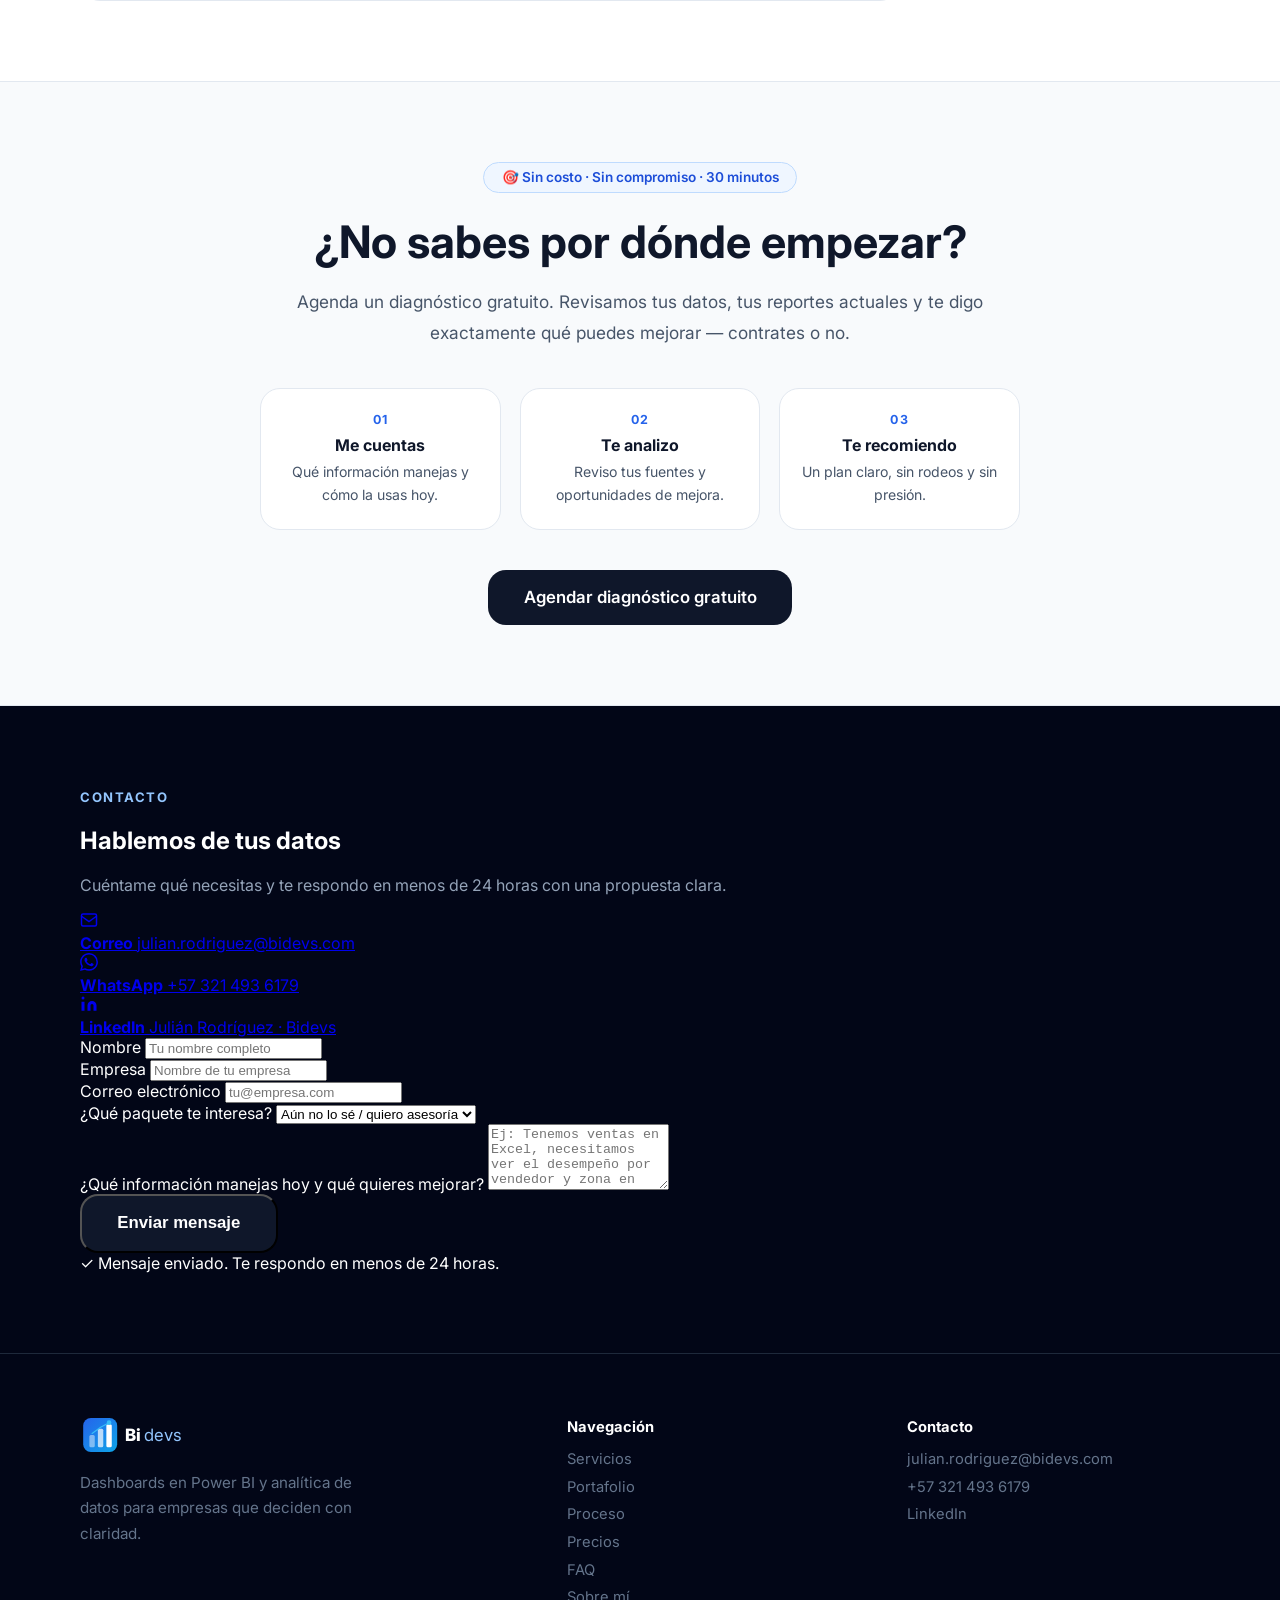
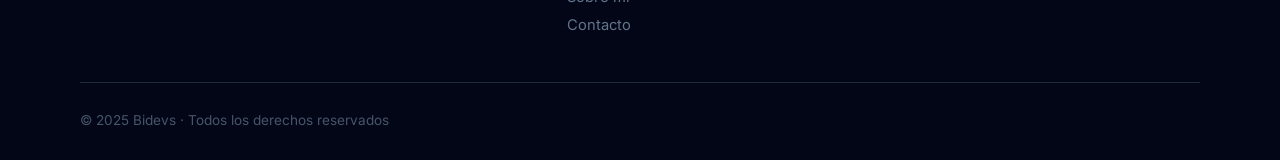
==== commit 90bbb9c3: "Add files via upload" ====
--- a/index.html
+++ b/index.html
@@ -530,19 +530,90 @@
   <!-- CTA CONTACTO -->
   <section class="section dark-section" id="contacto">
     <div class="container">
-      <div class="cta-box dark-cta">
-        <h2>Convirtamos tus datos en una herramienta real de gestión</h2>
-        <p>Si tu empresa necesita dejar atrás los reportes manuales y empezar a tomar decisiones con información clara, hablemos.</p>
-        <div class="hero-actions center">
-          <a href="mailto:julian.rodriguez@bidevs.com" class="btn btn-white">
-            <svg width="18" height="18" fill="none" stroke="currentColor" stroke-width="2" viewBox="0 0 24 24" style="margin-right:.5rem"><rect x="2" y="4" width="20" height="16" rx="2"/><path d="m2 7 10 7 10-7"/></svg>
-            julian.rodriguez@bidevs.com
-          </a>
-          <a href="https://wa.me/573214936179?text=Hola%20Julián%2C%20me%20interesa%20saber%20más%20sobre%20dashboards%20en%20Power%20BI%20para%20mi%20empresa." class="btn btn-whatsapp" target="_blank" rel="noopener">
-            <svg width="18" height="18" viewBox="0 0 24 24" fill="currentColor" style="margin-right:.5rem"><path d="M17.472 14.382c-.297-.149-1.758-.867-2.03-.967-.273-.099-.471-.148-.67.15-.197.297-.767.966-.94 1.164-.173.199-.347.223-.644.075-.297-.15-1.255-.463-2.39-1.475-.883-.788-1.48-1.761-1.653-2.059-.173-.297-.018-.458.13-.606.134-.133.298-.347.446-.52.149-.174.198-.298.298-.497.099-.198.05-.371-.025-.52-.075-.149-.669-1.612-.916-2.207-.242-.579-.487-.5-.669-.51-.173-.008-.371-.01-.57-.01-.198 0-.52.074-.792.372-.272.297-1.04 1.016-1.04 2.479 0 1.462 1.065 2.875 1.213 3.074.149.198 2.096 3.2 5.077 4.487.709.306 1.262.489 1.694.625.712.227 1.36.195 1.871.118.571-.085 1.758-.719 2.006-1.413.248-.694.248-1.289.173-1.413-.074-.124-.272-.198-.57-.347m-5.421 7.403h-.004a9.87 9.87 0 01-5.031-1.378l-.361-.214-3.741.982.998-3.648-.235-.374a9.86 9.86 0 01-1.51-5.26c.001-5.45 4.436-9.884 9.888-9.884 2.64 0 5.122 1.03 6.988 2.898a9.825 9.825 0 012.893 6.994c-.003 5.45-4.437 9.884-9.885 9.884m8.413-18.297A11.815 11.815 0 0012.05 0C5.495 0 .16 5.335.157 11.892c0 2.096.547 4.142 1.588 5.945L.057 24l6.305-1.654a11.882 11.882 0 005.683 1.448h.005c6.554 0 11.89-5.335 11.893-11.893a11.821 11.821 0 00-3.48-8.413z"/></svg>
-            Escribir por WhatsApp
-          </a>
-        </div>
+      <div class="contacto-grid">
+
+        <!-- Columna izquierda — texto -->
+        <div class="contacto-info">
+          <span class="section-label" style="color:#93c5fd;">Contacto</span>
+          <h2 style="color:#fff;">Hablemos de tus datos</h2>
+          <p style="color:#94a3b8;">Cuéntame qué necesitas y te respondo en menos de 24 horas con una propuesta clara.</p>
+
+          <div class="contacto-items">
+            <a href="mailto:julian.rodriguez@bidevs.com" class="contacto-item">
+              <div class="contacto-icon">
+                <svg width="18" height="18" fill="none" stroke="currentColor" stroke-width="2" viewBox="0 0 24 24"><rect x="2" y="4" width="20" height="16" rx="2"/><path d="m2 7 10 7 10-7"/></svg>
+              </div>
+              <div>
+                <strong>Correo</strong>
+                <span>julian.rodriguez@bidevs.com</span>
+              </div>
+            </a>
+            <a href="https://wa.me/573214936179" class="contacto-item" target="_blank" rel="noopener">
+              <div class="contacto-icon contacto-icon-wa">
+                <svg width="18" height="18" viewBox="0 0 24 24" fill="currentColor"><path d="M17.472 14.382c-.297-.149-1.758-.867-2.03-.967-.273-.099-.471-.148-.67.15-.197.297-.767.966-.94 1.164-.173.199-.347.223-.644.075-.297-.15-1.255-.463-2.39-1.475-.883-.788-1.48-1.761-1.653-2.059-.173-.297-.018-.458.13-.606.134-.133.298-.347.446-.52.149-.174.198-.298.298-.497.099-.198.05-.371-.025-.52-.075-.149-.669-1.612-.916-2.207-.242-.579-.487-.5-.669-.51-.173-.008-.371-.01-.57-.01-.198 0-.52.074-.792.372-.272.297-1.04 1.016-1.04 2.479 0 1.462 1.065 2.875 1.213 3.074.149.198 2.096 3.2 5.077 4.487.709.306 1.262.489 1.694.625.712.227 1.36.195 1.871.118.571-.085 1.758-.719 2.006-1.413.248-.694.248-1.289.173-1.413-.074-.124-.272-.198-.57-.347m-5.421 7.403h-.004a9.87 9.87 0 01-5.031-1.378l-.361-.214-3.741.982.998-3.648-.235-.374a9.86 9.86 0 01-1.51-5.26c.001-5.45 4.436-9.884 9.888-9.884 2.64 0 5.122 1.03 6.988 2.898a9.825 9.825 0 012.893 6.994c-.003 5.45-4.437 9.884-9.885 9.884m8.413-18.297A11.815 11.815 0 0012.05 0C5.495 0 .16 5.335.157 11.892c0 2.096.547 4.142 1.588 5.945L.057 24l6.305-1.654a11.882 11.882 0 005.683 1.448h.005c6.554 0 11.89-5.335 11.893-11.893a11.821 11.821 0 00-3.48-8.413z"/></svg>
+              </div>
+              <div>
+                <strong>WhatsApp</strong>
+                <span>+57 321 493 6179</span>
+              </div>
+            </a>
+            <a href="https://www.linkedin.com/in/julian-rodriguez-bidevs/" class="contacto-item" target="_blank" rel="noopener">
+              <div class="contacto-icon contacto-icon-li">
+                <svg width="18" height="18" viewBox="0 0 24 24" fill="currentColor"><path d="M16 8a6 6 0 016 6v7h-4v-7a2 2 0 00-2-2 2 2 0 00-2 2v7h-4v-7a6 6 0 016-6zM2 9h4v12H2z"/><circle cx="4" cy="4" r="2"/></svg>
+              </div>
+              <div>
+                <strong>LinkedIn</strong>
+                <span>Julián Rodríguez · Bidevs</span>
+              </div>
+            </a>
+          </div>
+        </div>
+
+        <!-- Columna derecha — formulario -->
+        <div class="contacto-form-wrap">
+          <form
+            action="https://formspree.io/f/maqkzege"
+            method="POST"
+            class="contacto-form"
+            id="contactForm"
+          >
+            <div class="form-row">
+              <div class="form-group">
+                <label for="nombre">Nombre</label>
+                <input type="text" id="nombre" name="nombre" placeholder="Tu nombre completo" required />
+              </div>
+              <div class="form-group">
+                <label for="empresa">Empresa</label>
+                <input type="text" id="empresa" name="empresa" placeholder="Nombre de tu empresa" />
+              </div>
+            </div>
+            <div class="form-group">
+              <label for="email">Correo electrónico</label>
+              <input type="email" id="email" name="email" placeholder="tu@empresa.com" required />
+            </div>
+            <div class="form-group">
+              <label for="paquete">¿Qué paquete te interesa?</label>
+              <select id="paquete" name="paquete">
+                <option value="">Aún no lo sé / quiero asesoría</option>
+                <option value="starter">Starter — desde $1.5M</option>
+                <option value="profesional">Profesional — desde $3.5M</option>
+                <option value="enterprise">Enterprise — desde $7M</option>
+                <option value="mantenimiento">Solo mantenimiento</option>
+              </select>
+            </div>
+            <div class="form-group">
+              <label for="mensaje">¿Qué información manejas hoy y qué quieres mejorar?</label>
+              <textarea id="mensaje" name="mensaje" rows="4" placeholder="Ej: Tenemos ventas en Excel, necesitamos ver el desempeño por vendedor y zona en tiempo real..." required></textarea>
+            </div>
+            <button type="submit" class="btn btn-primary btn-lg form-submit" id="submitBtn">
+              Enviar mensaje
+            </button>
+            <div class="form-success" id="formSuccess">
+              ✓ Mensaje enviado. Te respondo en menos de 24 horas.
+            </div>
+          </form>
+        </div>
+
       </div>
     </div>
   </section>
@@ -588,5 +659,36 @@
     </div>
   </footer>
 
+
+  <script>
+    const form = document.getElementById('contactForm');
+    const btn = document.getElementById('submitBtn');
+    const success = document.getElementById('formSuccess');
+    if (form) {
+      form.addEventListener('submit', async function(e) {
+        e.preventDefault();
+        btn.textContent = 'Enviando...';
+        btn.disabled = true;
+        try {
+          const res = await fetch(form.action, {
+            method: 'POST',
+            body: new FormData(form),
+            headers: { 'Accept': 'application/json' }
+          });
+          if (res.ok) {
+            form.reset();
+            success.style.display = 'block';
+            btn.style.display = 'none';
+          } else {
+            btn.textContent = 'Error al enviar. Intenta de nuevo.';
+            btn.disabled = false;
+          }
+        } catch {
+          btn.textContent = 'Error al enviar. Intenta de nuevo.';
+          btn.disabled = false;
+        }
+      });
+    }
+  </script>
 </body>
 </html>
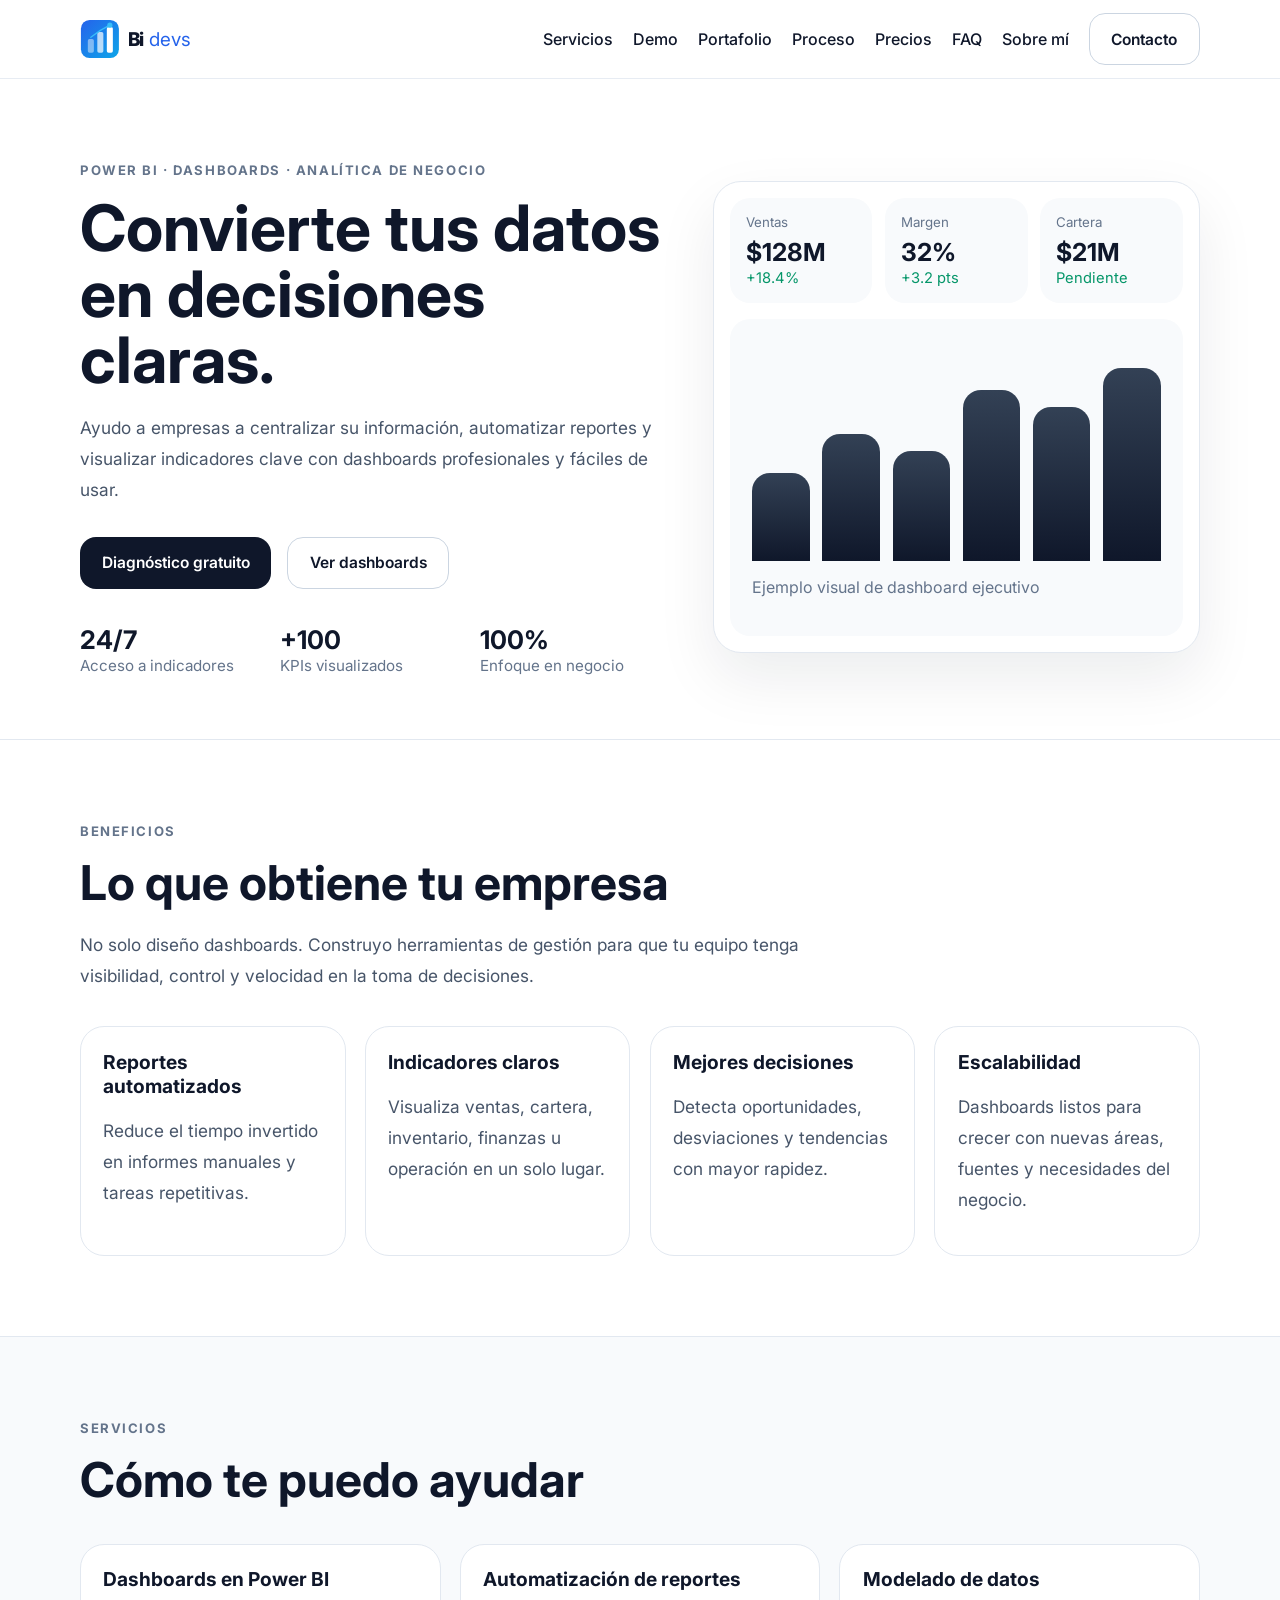
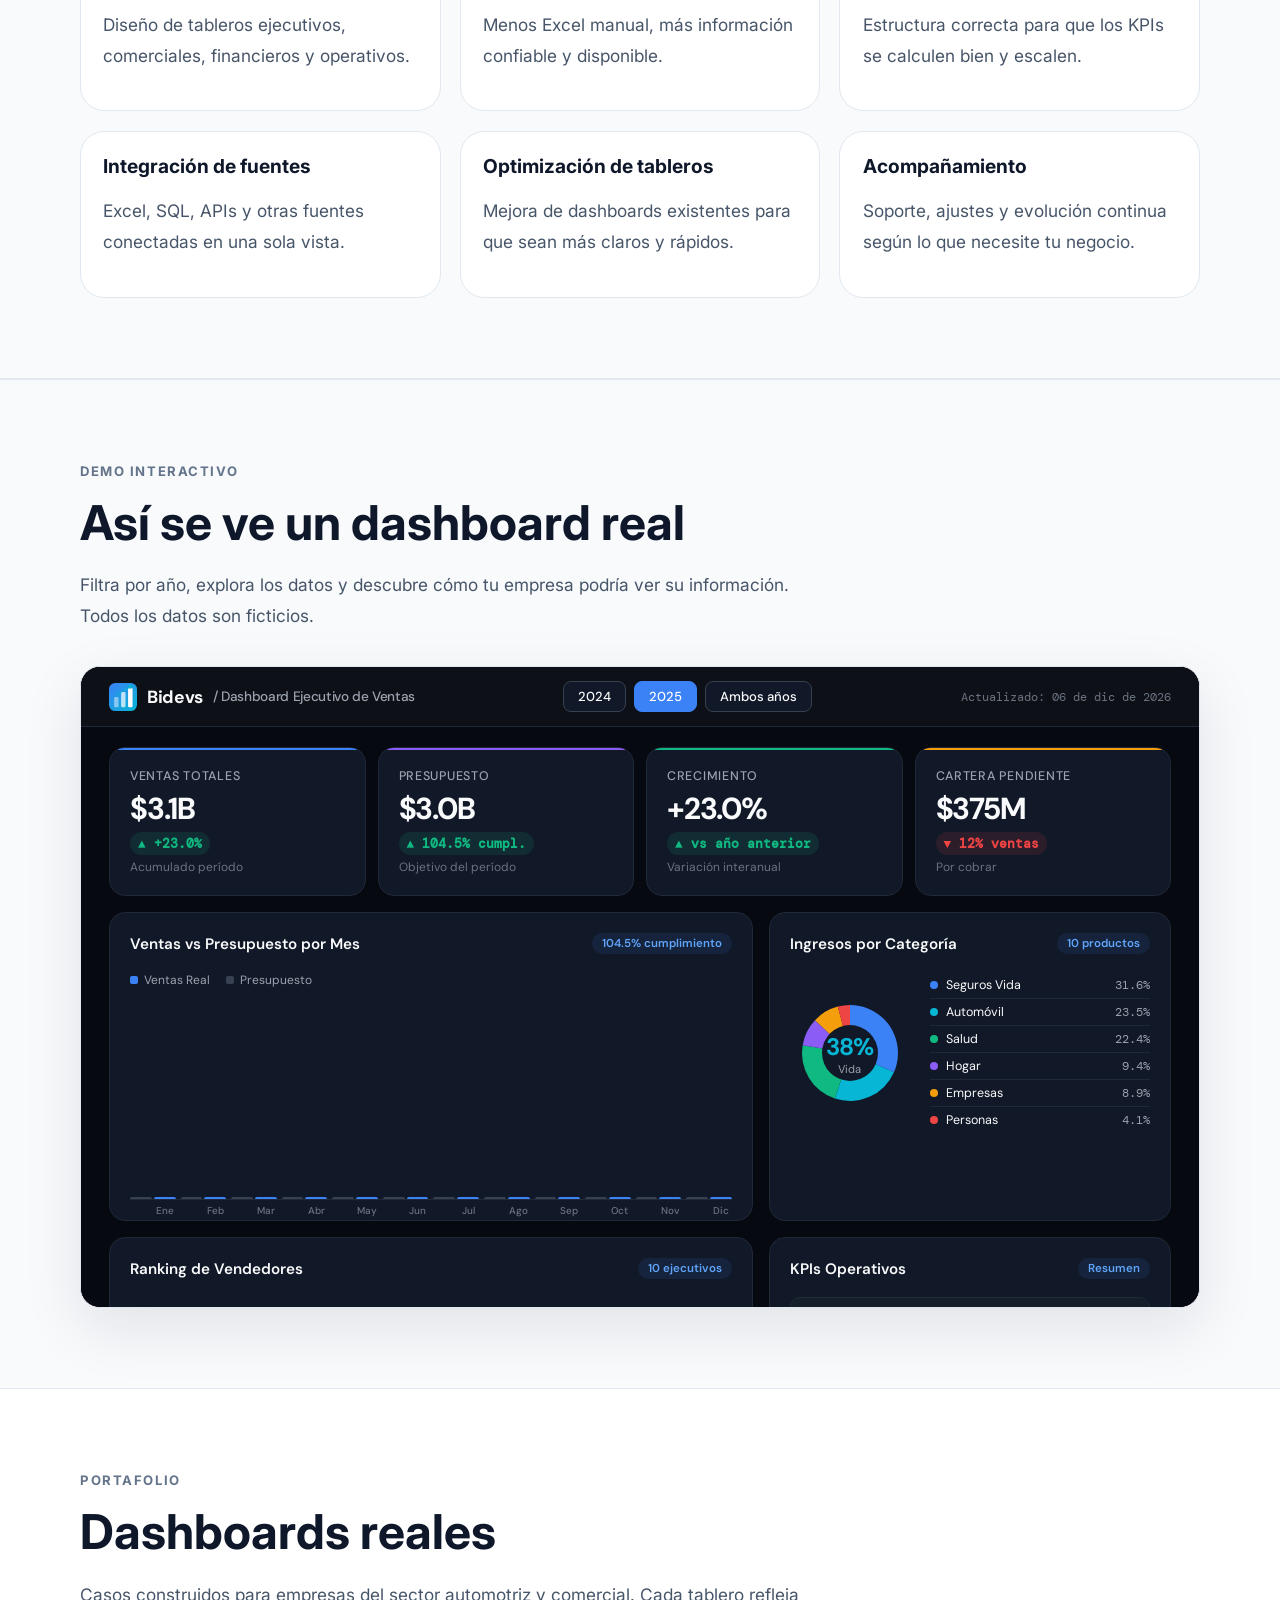
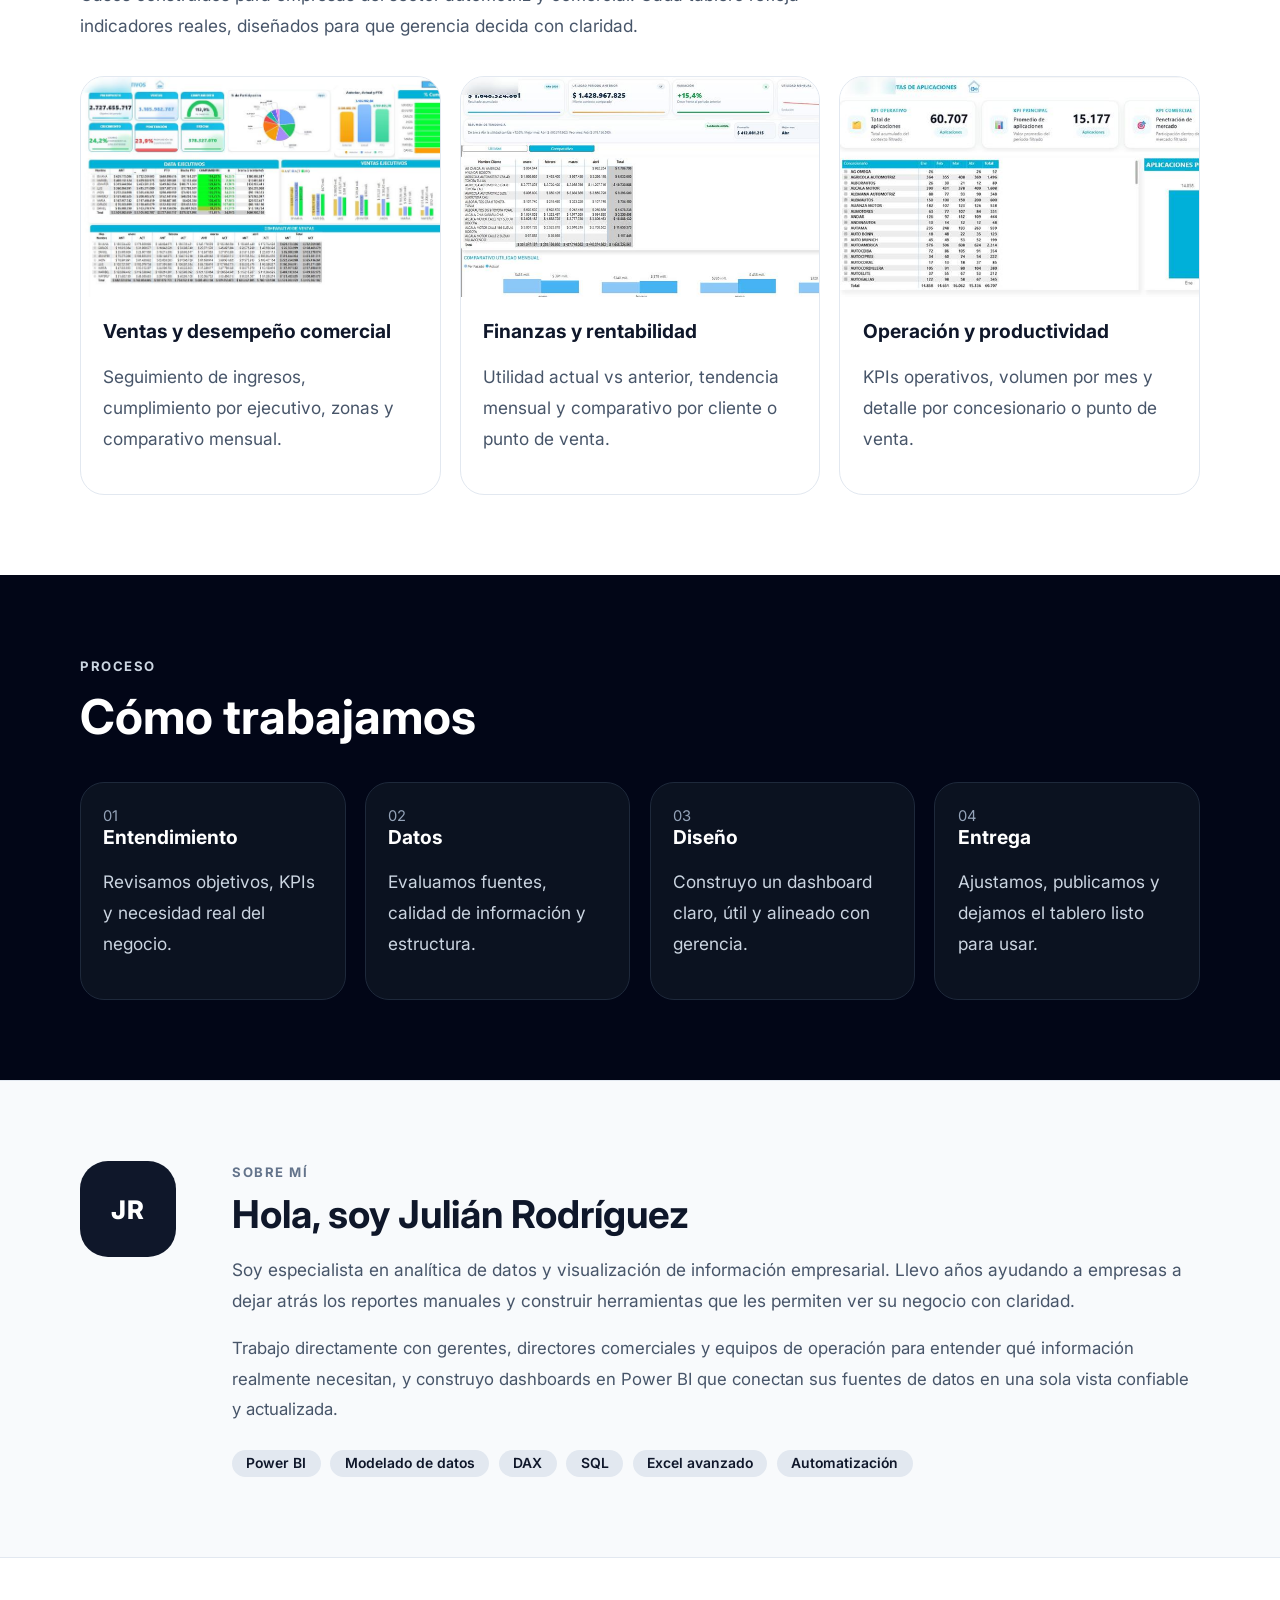
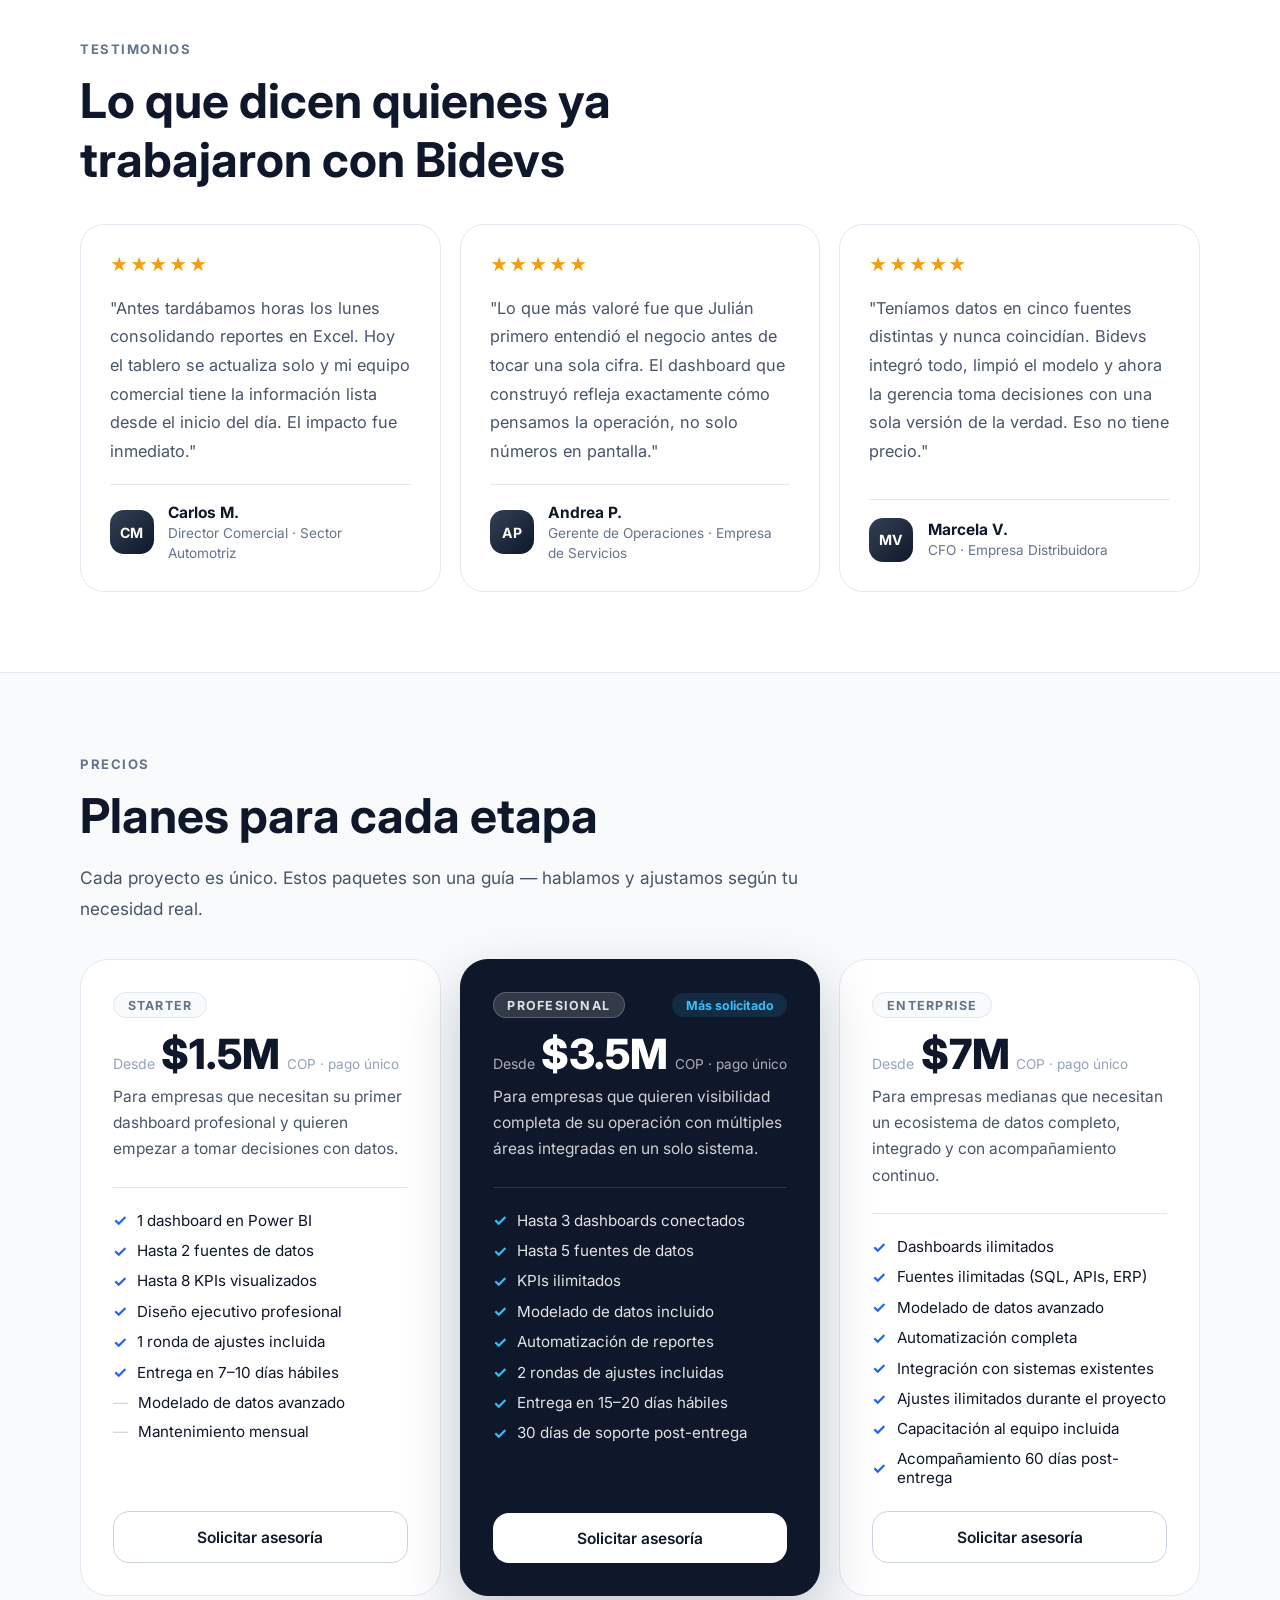
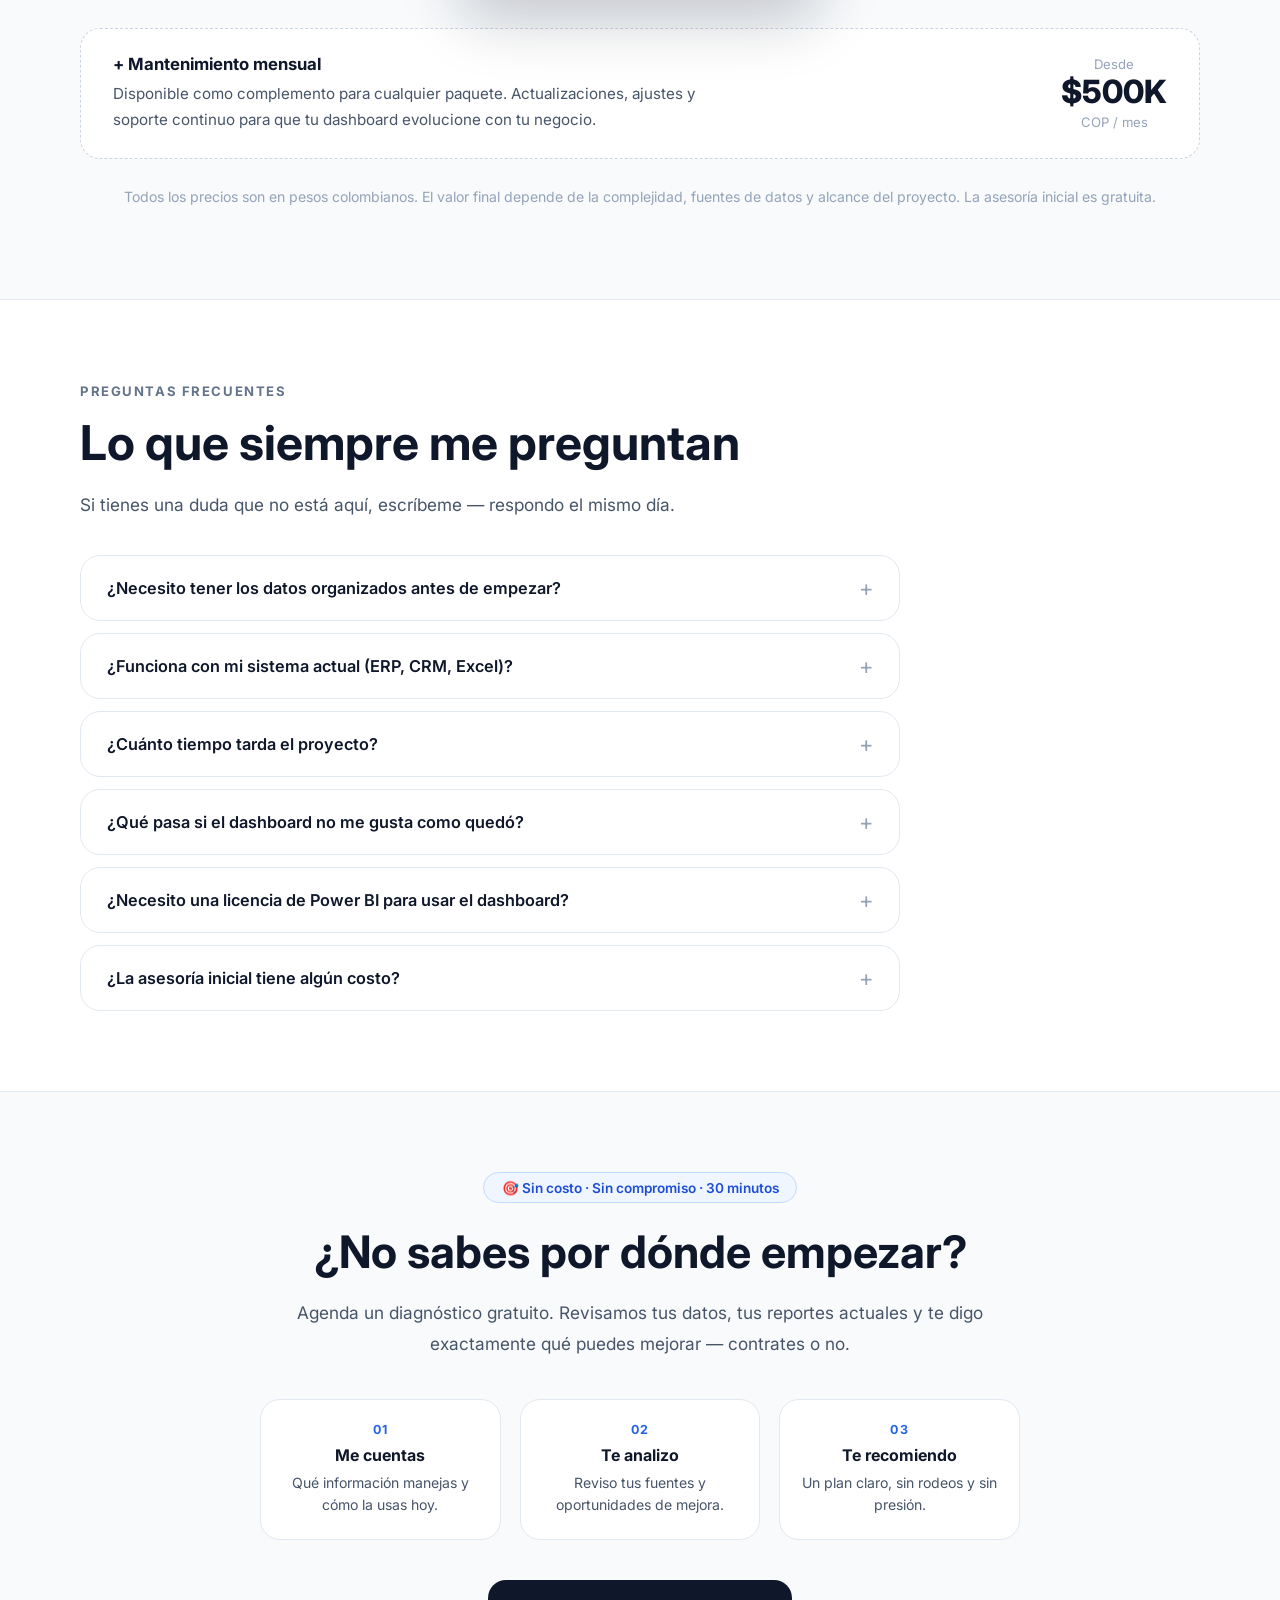
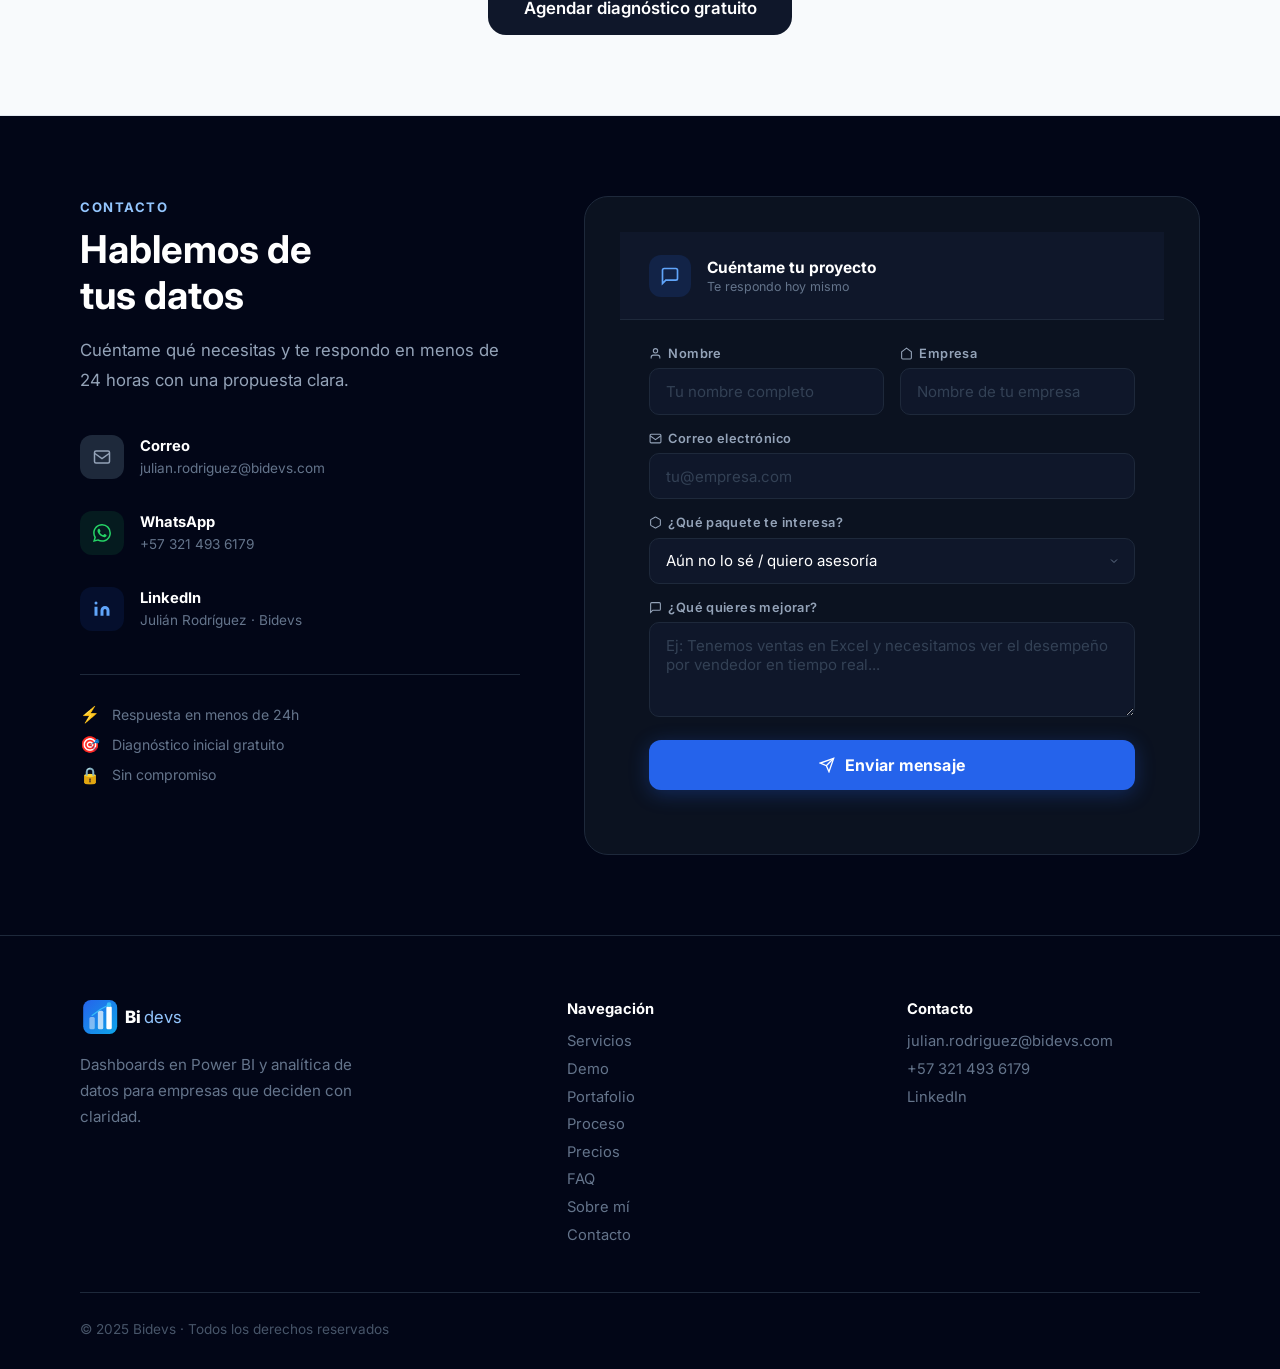
==== commit c8f87030: "Add files via upload" ====
--- a/index.html
+++ b/index.html
@@ -95,6 +95,7 @@
       </a>
       <nav>
         <a href="#servicios">Servicios</a>
+        <a href="#demo">Demo</a>
         <a href="#portafolio">Portafolio</a>
         <a href="#proceso">Proceso</a>
         <a href="#precios">Precios</a>
@@ -203,6 +204,21 @@
   </section>
 
   <!-- PORTAFOLIO -->
+  <!-- DEMO DASHBOARD -->
+  <section class="section section-alt" id="demo">
+    <div class="container">
+      <div class="section-copy">
+        <span class="section-label">Demo interactivo</span>
+        <h2>Así se ve un dashboard real</h2>
+        <p>Filtra por año, explora los datos y descubre cómo tu empresa podría ver su información. Todos los datos son ficticios.</p>
+      </div>
+      <div class="dashboard-embed">
+        <iframe src="dashboard-demo.html" width="100%" height="640" frameborder="0" loading="lazy" title="Dashboard demo Bidevs"></iframe>
+      </div>
+    </div>
+  </section>
+
+
   <section class="section" id="portafolio">
     <div class="container">
       <div class="section-copy">
@@ -532,11 +548,11 @@
     <div class="container">
       <div class="contacto-grid">
 
-        <!-- Columna izquierda — texto -->
+        <!-- Columna izquierda -->
         <div class="contacto-info">
           <span class="section-label" style="color:#93c5fd;">Contacto</span>
-          <h2 style="color:#fff;">Hablemos de tus datos</h2>
-          <p style="color:#94a3b8;">Cuéntame qué necesitas y te respondo en menos de 24 horas con una propuesta clara.</p>
+          <h2 style="color:#fff; font-size:clamp(1.8rem,3vw,2.6rem); margin:.6rem 0 1rem;">Hablemos de<br>tus datos</h2>
+          <p style="color:#94a3b8; font-size:1.05rem; line-height:1.8; margin-bottom:2rem;">Cuéntame qué necesitas y te respondo en menos de 24 horas con una propuesta clara.</p>
 
           <div class="contacto-items">
             <a href="mailto:julian.rodriguez@bidevs.com" class="contacto-item">
@@ -557,7 +573,7 @@
                 <span>+57 321 493 6179</span>
               </div>
             </a>
-            <a href="https://www.linkedin.com/in/julian-rodriguez-bidevs/" class="contacto-item" target="_blank" rel="noopener">
+            <a href="https://www.linkedin.com/in/julianrodriguezbidevs/" class="contacto-item" target="_blank" rel="noopener">
               <div class="contacto-icon contacto-icon-li">
                 <svg width="18" height="18" viewBox="0 0 24 24" fill="currentColor"><path d="M16 8a6 6 0 016 6v7h-4v-7a2 2 0 00-2-2 2 2 0 00-2 2v7h-4v-7a6 6 0 016-6zM2 9h4v12H2z"/><circle cx="4" cy="4" r="2"/></svg>
               </div>
@@ -567,10 +583,36 @@
               </div>
             </a>
           </div>
+
+          <!-- Garantías -->
+          <div class="contacto-garantias">
+            <div class="garantia-item">
+              <span class="garantia-icon">⚡</span>
+              <span>Respuesta en menos de 24h</span>
+            </div>
+            <div class="garantia-item">
+              <span class="garantia-icon">🎯</span>
+              <span>Diagnóstico inicial gratuito</span>
+            </div>
+            <div class="garantia-item">
+              <span class="garantia-icon">🔒</span>
+              <span>Sin compromiso</span>
+            </div>
+          </div>
         </div>
 
         <!-- Columna derecha — formulario -->
         <div class="contacto-form-wrap">
+          <div class="form-header">
+            <div class="form-header-icon">
+              <svg width="20" height="20" fill="none" stroke="currentColor" stroke-width="2" viewBox="0 0 24 24"><path d="M21 15a2 2 0 01-2 2H7l-4 4V5a2 2 0 012-2h14a2 2 0 012 2z"/></svg>
+            </div>
+            <div>
+              <div class="form-header-title">Cuéntame tu proyecto</div>
+              <div class="form-header-sub">Te respondo hoy mismo</div>
+            </div>
+          </div>
+
           <form
             action="https://formspree.io/f/maqkzege"
             method="POST"
@@ -579,20 +621,34 @@
           >
             <div class="form-row">
               <div class="form-group">
-                <label for="nombre">Nombre</label>
+                <label for="nombre">
+                  <svg width="13" height="13" fill="none" stroke="currentColor" stroke-width="2" viewBox="0 0 24 24"><path d="M20 21v-2a4 4 0 00-4-4H8a4 4 0 00-4 4v2"/><circle cx="12" cy="7" r="4"/></svg>
+                  Nombre
+                </label>
                 <input type="text" id="nombre" name="nombre" placeholder="Tu nombre completo" required />
               </div>
               <div class="form-group">
-                <label for="empresa">Empresa</label>
+                <label for="empresa">
+                  <svg width="13" height="13" fill="none" stroke="currentColor" stroke-width="2" viewBox="0 0 24 24"><path d="M3 9l9-7 9 7v11a2 2 0 01-2 2H5a2 2 0 01-2-2z"/></svg>
+                  Empresa
+                </label>
                 <input type="text" id="empresa" name="empresa" placeholder="Nombre de tu empresa" />
               </div>
             </div>
+
             <div class="form-group">
-              <label for="email">Correo electrónico</label>
+              <label for="email">
+                <svg width="13" height="13" fill="none" stroke="currentColor" stroke-width="2" viewBox="0 0 24 24"><rect x="2" y="4" width="20" height="16" rx="2"/><path d="m2 7 10 7 10-7"/></svg>
+                Correo electrónico
+              </label>
               <input type="email" id="email" name="email" placeholder="tu@empresa.com" required />
             </div>
+
             <div class="form-group">
-              <label for="paquete">¿Qué paquete te interesa?</label>
+              <label for="paquete">
+                <svg width="13" height="13" fill="none" stroke="currentColor" stroke-width="2" viewBox="0 0 24 24"><path d="M21 16V8a2 2 0 00-1-1.73l-7-4a2 2 0 00-2 0l-7 4A2 2 0 003 8v8a2 2 0 001 1.73l7 4a2 2 0 002 0l7-4A2 2 0 0021 16z"/></svg>
+                ¿Qué paquete te interesa?
+              </label>
               <select id="paquete" name="paquete">
                 <option value="">Aún no lo sé / quiero asesoría</option>
                 <option value="starter">Starter — desde $1.5M</option>
@@ -601,15 +657,23 @@
                 <option value="mantenimiento">Solo mantenimiento</option>
               </select>
             </div>
+
             <div class="form-group">
-              <label for="mensaje">¿Qué información manejas hoy y qué quieres mejorar?</label>
-              <textarea id="mensaje" name="mensaje" rows="4" placeholder="Ej: Tenemos ventas en Excel, necesitamos ver el desempeño por vendedor y zona en tiempo real..." required></textarea>
-            </div>
-            <button type="submit" class="btn btn-primary btn-lg form-submit" id="submitBtn">
+              <label for="mensaje">
+                <svg width="13" height="13" fill="none" stroke="currentColor" stroke-width="2" viewBox="0 0 24 24"><path d="M21 15a2 2 0 01-2 2H7l-4 4V5a2 2 0 012-2h14a2 2 0 012 2z"/></svg>
+                ¿Qué quieres mejorar?
+              </label>
+              <textarea id="mensaje" name="mensaje" rows="3" placeholder="Ej: Tenemos ventas en Excel y necesitamos ver el desempeño por vendedor en tiempo real..." required></textarea>
+            </div>
+
+            <button type="submit" class="btn-form-submit" id="submitBtn">
+              <svg width="16" height="16" fill="none" stroke="currentColor" stroke-width="2" viewBox="0 0 24 24"><line x1="22" y1="2" x2="11" y2="13"/><polygon points="22 2 15 22 11 13 2 9 22 2"/></svg>
               Enviar mensaje
             </button>
+
             <div class="form-success" id="formSuccess">
-              ✓ Mensaje enviado. Te respondo en menos de 24 horas.
+              <svg width="18" height="18" fill="none" stroke="currentColor" stroke-width="2" viewBox="0 0 24 24"><polyline points="20 6 9 17 4 12"/></svg>
+              Mensaje enviado. Te respondo en menos de 24 horas.
             </div>
           </form>
         </div>
@@ -640,6 +704,7 @@
       <div class="footer-links">
         <strong>Navegación</strong>
         <a href="#servicios">Servicios</a>
+        <a href="#demo">Demo</a>
         <a href="#portafolio">Portafolio</a>
         <a href="#proceso">Proceso</a>
         <a href="#precios">Precios</a>
--- a/styles.css
+++ b/styles.css
@@ -604,3 +604,299 @@
   .diagnostico-pasos { grid-template-columns: 1fr; }
   .faq-question { font-size: .95rem; }
 }
+
+/* ── CONTACTO ── */
+.contacto-grid {
+  display: grid;
+  grid-template-columns: 1fr 1.4fr;
+  gap: 4rem;
+  align-items: start;
+}
+.contacto-info h2 { font-size: clamp(1.8rem, 3vw, 2.6rem); margin: .8rem 0 1rem; }
+.contacto-items { display: flex; flex-direction: column; gap: 1rem; margin-top: 2rem; }
+.contacto-item {
+  display: flex;
+  align-items: center;
+  gap: 1rem;
+  text-decoration: none;
+  color: #cbd5e1;
+  transition: color .2s;
+}
+.contacto-item:hover { color: #fff; }
+.contacto-item strong { display: block; font-size: .92rem; color: #fff; }
+.contacto-item span { font-size: .88rem; color: #64748b; }
+.contacto-icon {
+  width: 42px; height: 42px;
+  border-radius: 12px;
+  background: #1e293b;
+  display: grid; place-items: center;
+  flex-shrink: 0;
+  color: #94a3b8;
+}
+.contacto-icon-wa { background: rgba(37,211,102,.12); color: #25d366; }
+.contacto-icon-li { background: rgba(37,99,235,.12); color: #60a5fa; }
+
+/* ── FORM ── */
+.contacto-form-wrap {
+  background: #0b1220;
+  border: 1px solid #1e293b;
+  border-radius: 28px;
+  padding: 2.2rem;
+}
+.contacto-form { display: flex; flex-direction: column; gap: 1.2rem; }
+.form-row { display: grid; grid-template-columns: 1fr 1fr; gap: 1rem; }
+.form-group { display: flex; flex-direction: column; gap: .45rem; }
+.form-group label {
+  font-size: .88rem;
+  font-weight: 600;
+  color: #94a3b8;
+}
+.form-group input,
+.form-group select,
+.form-group textarea {
+  background: #0f172a;
+  border: 1px solid #1e293b;
+  border-radius: 12px;
+  padding: .85rem 1rem;
+  color: #fff;
+  font-size: .97rem;
+  font-family: inherit;
+  outline: none;
+  transition: border-color .2s;
+  width: 100%;
+}
+.form-group input::placeholder,
+.form-group textarea::placeholder { color: #334155; }
+.form-group input:focus,
+.form-group select:focus,
+.form-group textarea:focus { border-color: #2563eb; }
+.form-group select { cursor: pointer; }
+.form-group select option { background: #0f172a; }
+.form-group textarea { resize: vertical; min-height: 110px; }
+.form-submit { width: 100%; margin-top: .4rem; }
+.form-success {
+  display: none;
+  background: rgba(5,150,105,.12);
+  border: 1px solid rgba(5,150,105,.3);
+  color: #34d399;
+  border-radius: 12px;
+  padding: 1rem;
+  text-align: center;
+  font-weight: 600;
+  font-size: .95rem;
+}
+
+@media (max-width: 980px) {
+  .contacto-grid { grid-template-columns: 1fr; gap: 2.5rem; }
+  .form-row { grid-template-columns: 1fr; }
+}
+@media (max-width: 740px) {
+  .contacto-form-wrap { padding: 1.5rem; }
+}
+
+/* ── DASHBOARD EMBED ── */
+.dashboard-embed {
+  border-radius: 20px;
+  overflow: hidden;
+  border: 1px solid var(--line);
+  box-shadow: 0 20px 60px rgba(15,23,42,.1);
+  background: #06090f;
+}
+.dashboard-embed iframe {
+  display: block;
+  width: 100%;
+}
+
+/* ── CONTACTO REDISEÑO ── */
+.contacto-grid {
+  display: grid;
+  grid-template-columns: 1fr 1.4fr;
+  gap: 4rem;
+  align-items: start;
+}
+.contacto-info h2 { font-size: clamp(1.8rem, 3vw, 2.6rem); margin: .8rem 0 1rem; }
+.contacto-items { display: flex; flex-direction: column; gap: 1rem; margin-top: 2rem; }
+.contacto-item {
+  display: flex;
+  align-items: center;
+  gap: 1rem;
+  text-decoration: none;
+  color: #cbd5e1;
+  transition: color .2s;
+  padding: .5rem 0;
+}
+.contacto-item:hover { color: #fff; }
+.contacto-item strong { display: block; font-size: .92rem; color: #fff; margin-bottom: .15rem; }
+.contacto-item span { font-size: .85rem; color: #64748b; }
+.contacto-icon {
+  width: 44px; height: 44px;
+  border-radius: 12px;
+  background: #1e293b;
+  display: grid; place-items: center;
+  flex-shrink: 0;
+  color: #94a3b8;
+  transition: background .2s;
+}
+.contacto-item:hover .contacto-icon { background: #2d3f55; }
+.contacto-icon-wa { background: rgba(37,211,102,.1); color: #25d366; }
+.contacto-icon-wa:hover { background: rgba(37,211,102,.18) !important; }
+.contacto-icon-li { background: rgba(37,99,235,.1); color: #60a5fa; }
+
+/* Garantías */
+.contacto-garantias {
+  display: flex;
+  flex-direction: column;
+  gap: .65rem;
+  margin-top: 2.2rem;
+  padding-top: 1.8rem;
+  border-top: 1px solid #1e293b;
+}
+.garantia-item {
+  display: flex;
+  align-items: center;
+  gap: .75rem;
+  font-size: .88rem;
+  color: #64748b;
+}
+.garantia-icon { font-size: 1rem; flex-shrink: 0; }
+
+/* Formulario rediseñado */
+.contacto-form-wrap {
+  background: #0b1220;
+  border: 1px solid #1e293b;
+  border-radius: 24px;
+  overflow: hidden;
+}
+.form-header {
+  display: flex;
+  align-items: center;
+  gap: 1rem;
+  padding: 1.4rem 1.8rem;
+  background: #0f172a;
+  border-bottom: 1px solid #1e293b;
+}
+.form-header-icon {
+  width: 42px; height: 42px;
+  border-radius: 12px;
+  background: rgba(37,99,235,.15);
+  display: grid; place-items: center;
+  color: #60a5fa;
+  flex-shrink: 0;
+}
+.form-header-title {
+  font-weight: 700;
+  font-size: .97rem;
+  color: #fff;
+}
+.form-header-sub {
+  font-size: .78rem;
+  color: #64748b;
+  margin-top: .15rem;
+}
+.contacto-form {
+  display: flex;
+  flex-direction: column;
+  gap: 1rem;
+  padding: 1.6rem 1.8rem 1.8rem;
+}
+.form-row { display: grid; grid-template-columns: 1fr 1fr; gap: 1rem; }
+.form-group { display: flex; flex-direction: column; gap: .45rem; }
+.form-group label {
+  font-size: .8rem;
+  font-weight: 600;
+  color: #94a3b8;
+  display: flex;
+  align-items: center;
+  gap: .4rem;
+  letter-spacing: .03em;
+}
+.form-group input,
+.form-group select,
+.form-group textarea {
+  background: #0f172a;
+  border: 1px solid #1e293b;
+  border-radius: 10px;
+  padding: .8rem 1rem;
+  color: #fff;
+  font-size: .94rem;
+  font-family: inherit;
+  outline: none;
+  transition: border-color .2s, box-shadow .2s;
+  width: 100%;
+}
+.form-group input::placeholder,
+.form-group textarea::placeholder { color: #334155; }
+.form-group input:focus,
+.form-group select:focus,
+.form-group textarea:focus {
+  border-color: #2563eb;
+  box-shadow: 0 0 0 3px rgba(37,99,235,.12);
+}
+.form-group select {
+  cursor: pointer;
+  -webkit-appearance: none;
+  background-image: url("data:image/svg+xml,%3Csvg xmlns='http://www.w3.org/2000/svg' width='12' height='12' viewBox='0 0 24 24' fill='none' stroke='%2364748b' stroke-width='2'%3E%3Cpolyline points='6 9 12 15 18 9'%3E%3C/polyline%3E%3C/svg%3E");
+  background-repeat: no-repeat;
+  background-position: right 14px center;
+  padding-right: 36px;
+}
+.form-group select option { background: #0f172a; }
+.form-group textarea { resize: vertical; min-height: 95px; }
+
+/* Botón enviar */
+.btn-form-submit {
+  display: flex;
+  align-items: center;
+  justify-content: center;
+  gap: .6rem;
+  width: 100%;
+  padding: .95rem 1.5rem;
+  border-radius: 12px;
+  border: none;
+  background: #2563eb;
+  color: #fff;
+  font-family: inherit;
+  font-size: 1rem;
+  font-weight: 700;
+  cursor: pointer;
+  transition: background .2s, transform .15s, box-shadow .2s;
+  margin-top: .4rem;
+  box-shadow: 0 4px 20px rgba(37,99,235,.3);
+  letter-spacing: .01em;
+}
+.btn-form-submit:hover {
+  background: #1d4ed8;
+  transform: translateY(-1px);
+  box-shadow: 0 8px 28px rgba(37,99,235,.4);
+}
+.btn-form-submit:active { transform: translateY(0); }
+.btn-form-submit:disabled {
+  opacity: .6;
+  cursor: not-allowed;
+  transform: none;
+}
+
+/* Mensaje de éxito */
+.form-success {
+  display: none;
+  align-items: center;
+  gap: .7rem;
+  background: rgba(16,185,129,.08);
+  border: 1px solid rgba(16,185,129,.2);
+  color: #34d399;
+  border-radius: 12px;
+  padding: .95rem 1.1rem;
+  font-weight: 600;
+  font-size: .92rem;
+}
+
+@media (max-width: 980px) {
+  .contacto-grid { grid-template-columns: 1fr; gap: 2.5rem; }
+  .form-row { grid-template-columns: 1fr; }
+}
+@media (max-width: 740px) {
+  .contacto-form-wrap { border-radius: 18px; }
+  .contacto-form { padding: 1.2rem; }
+  .form-header { padding: 1.1rem 1.2rem; }
+  .dashboard-embed iframe { height: 500px; }
+}
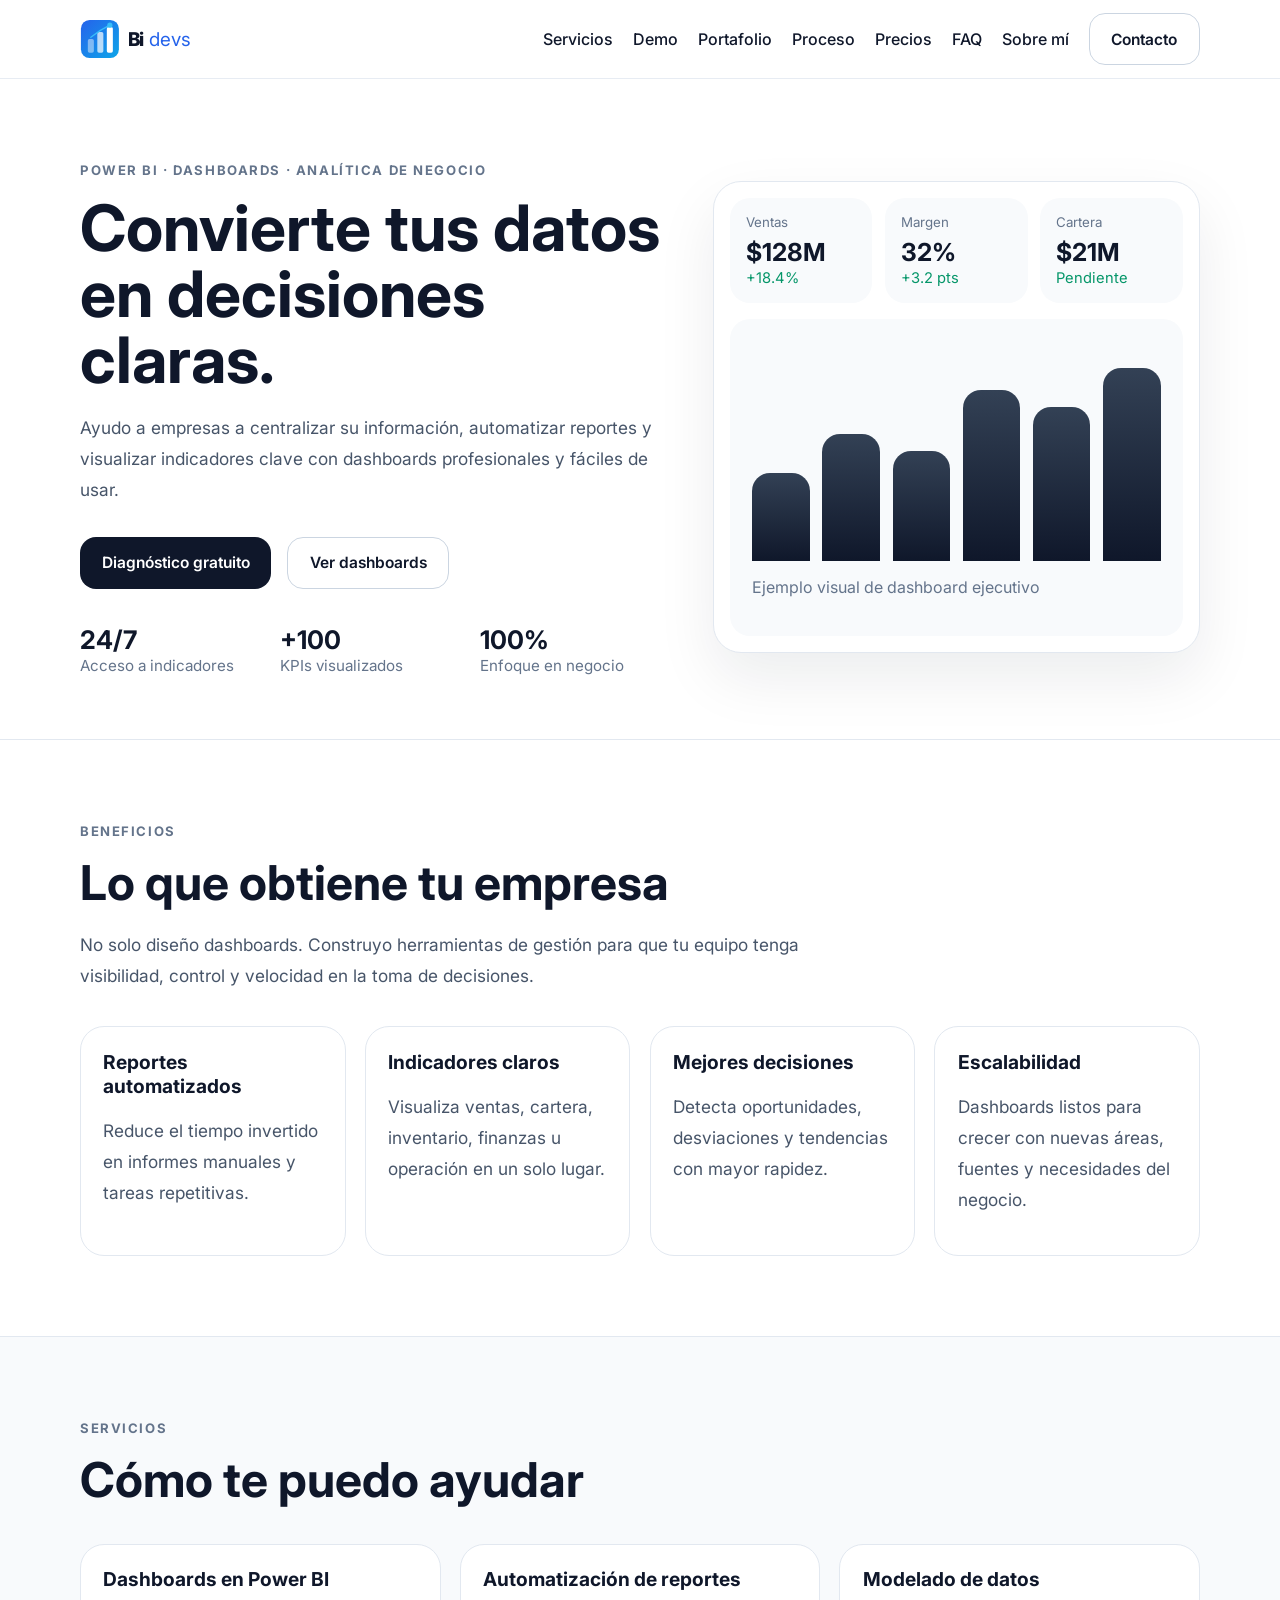
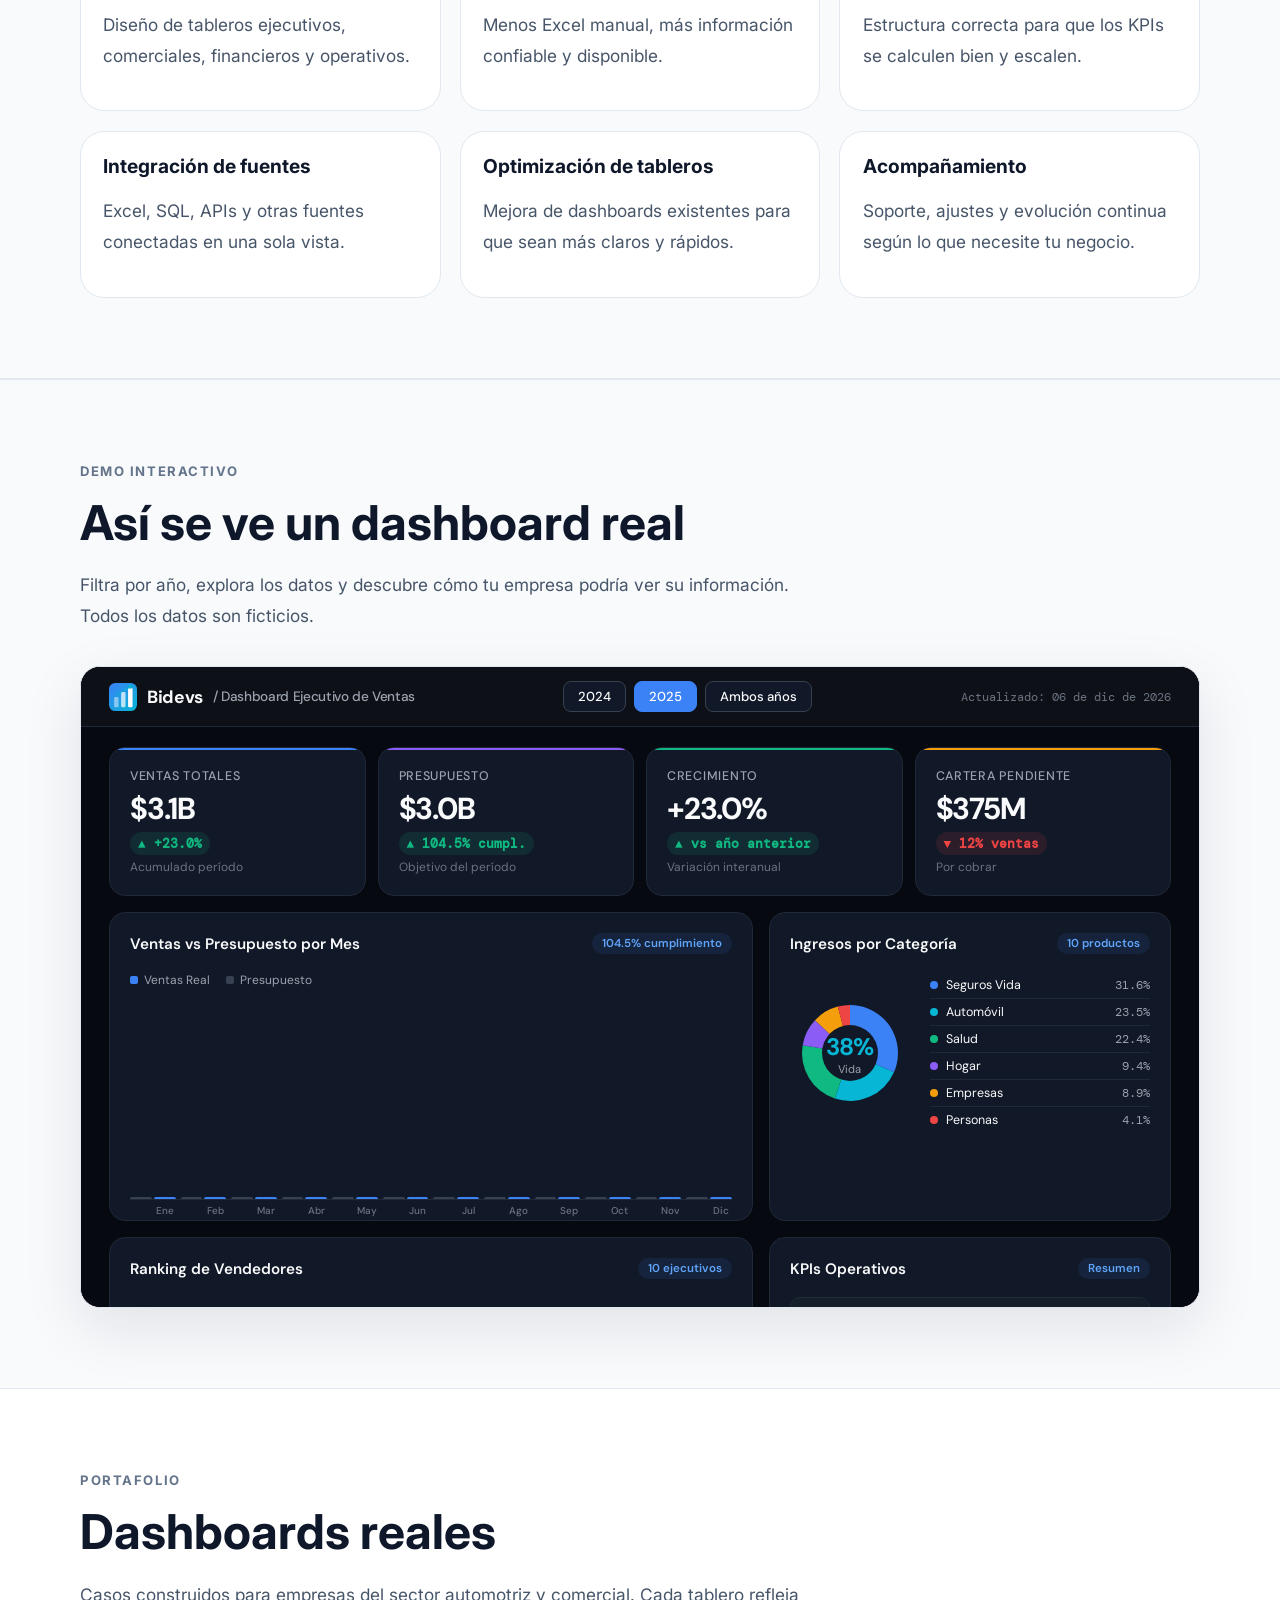
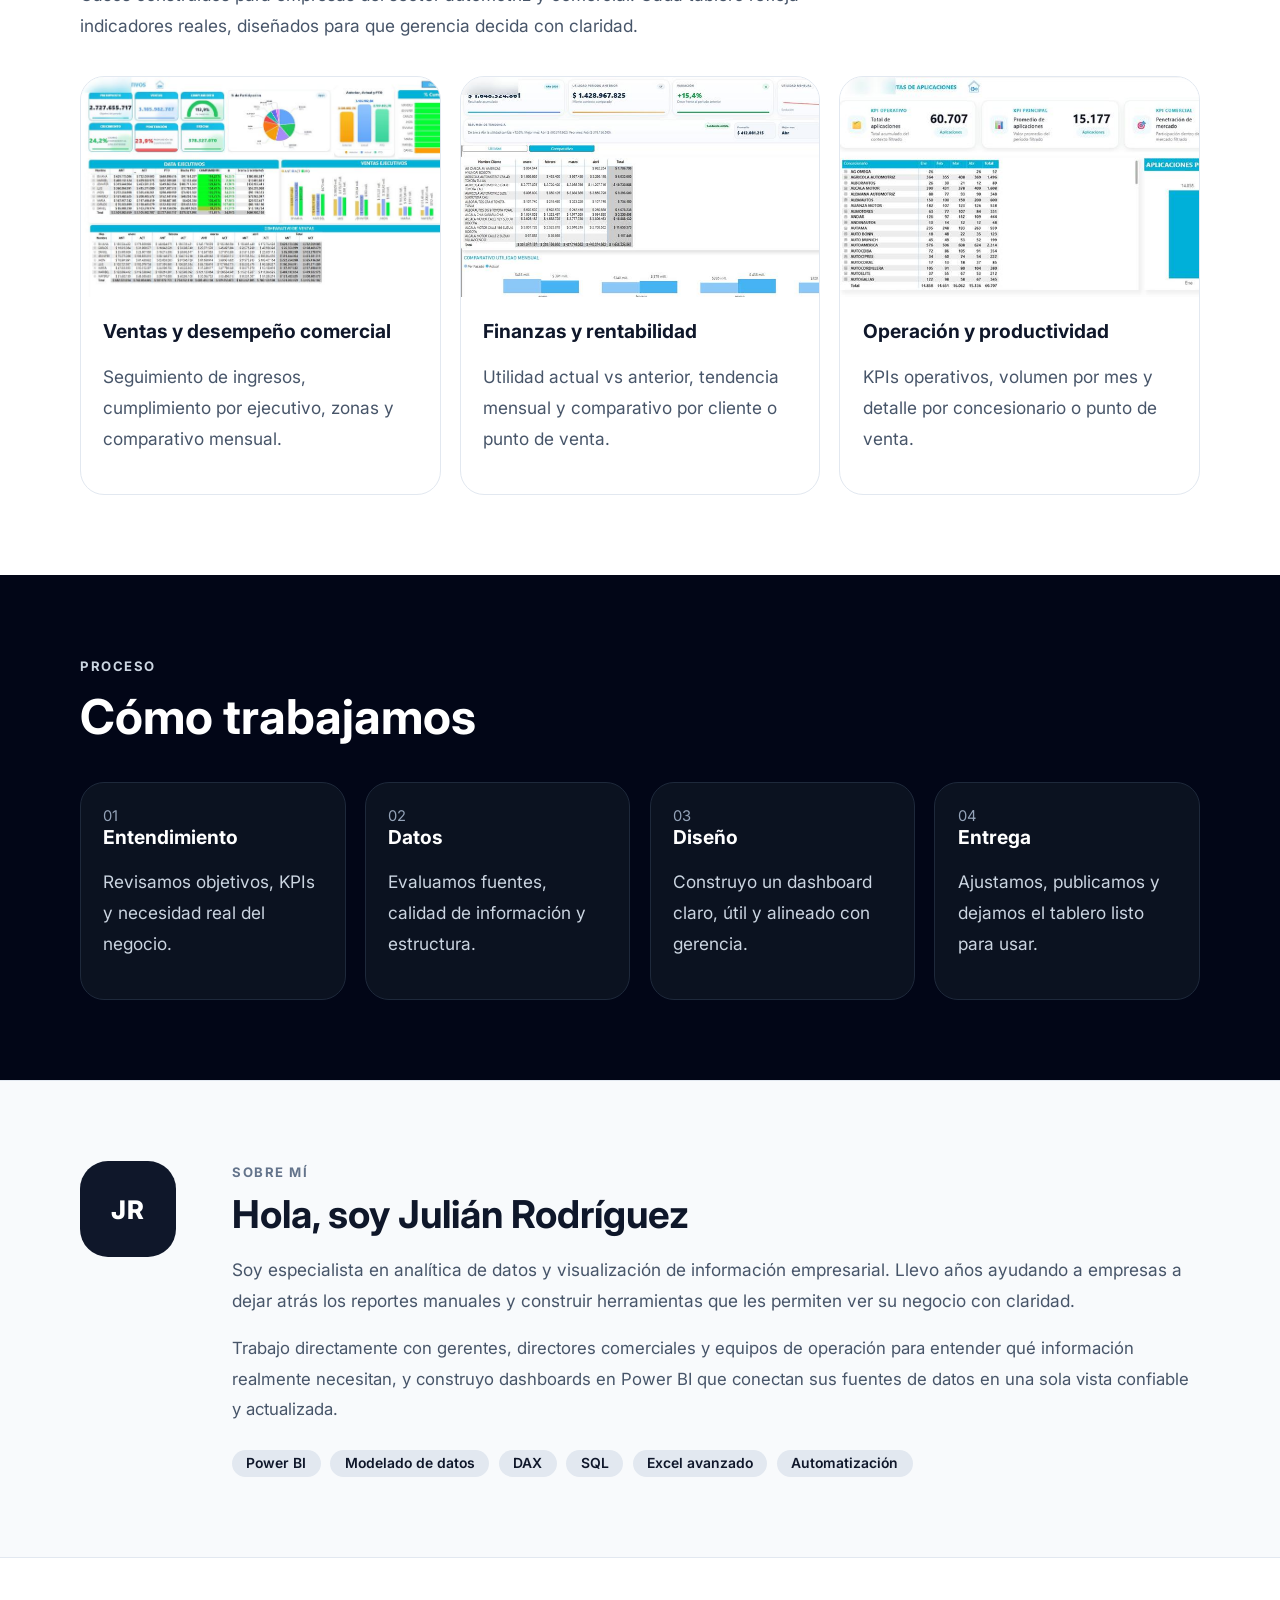
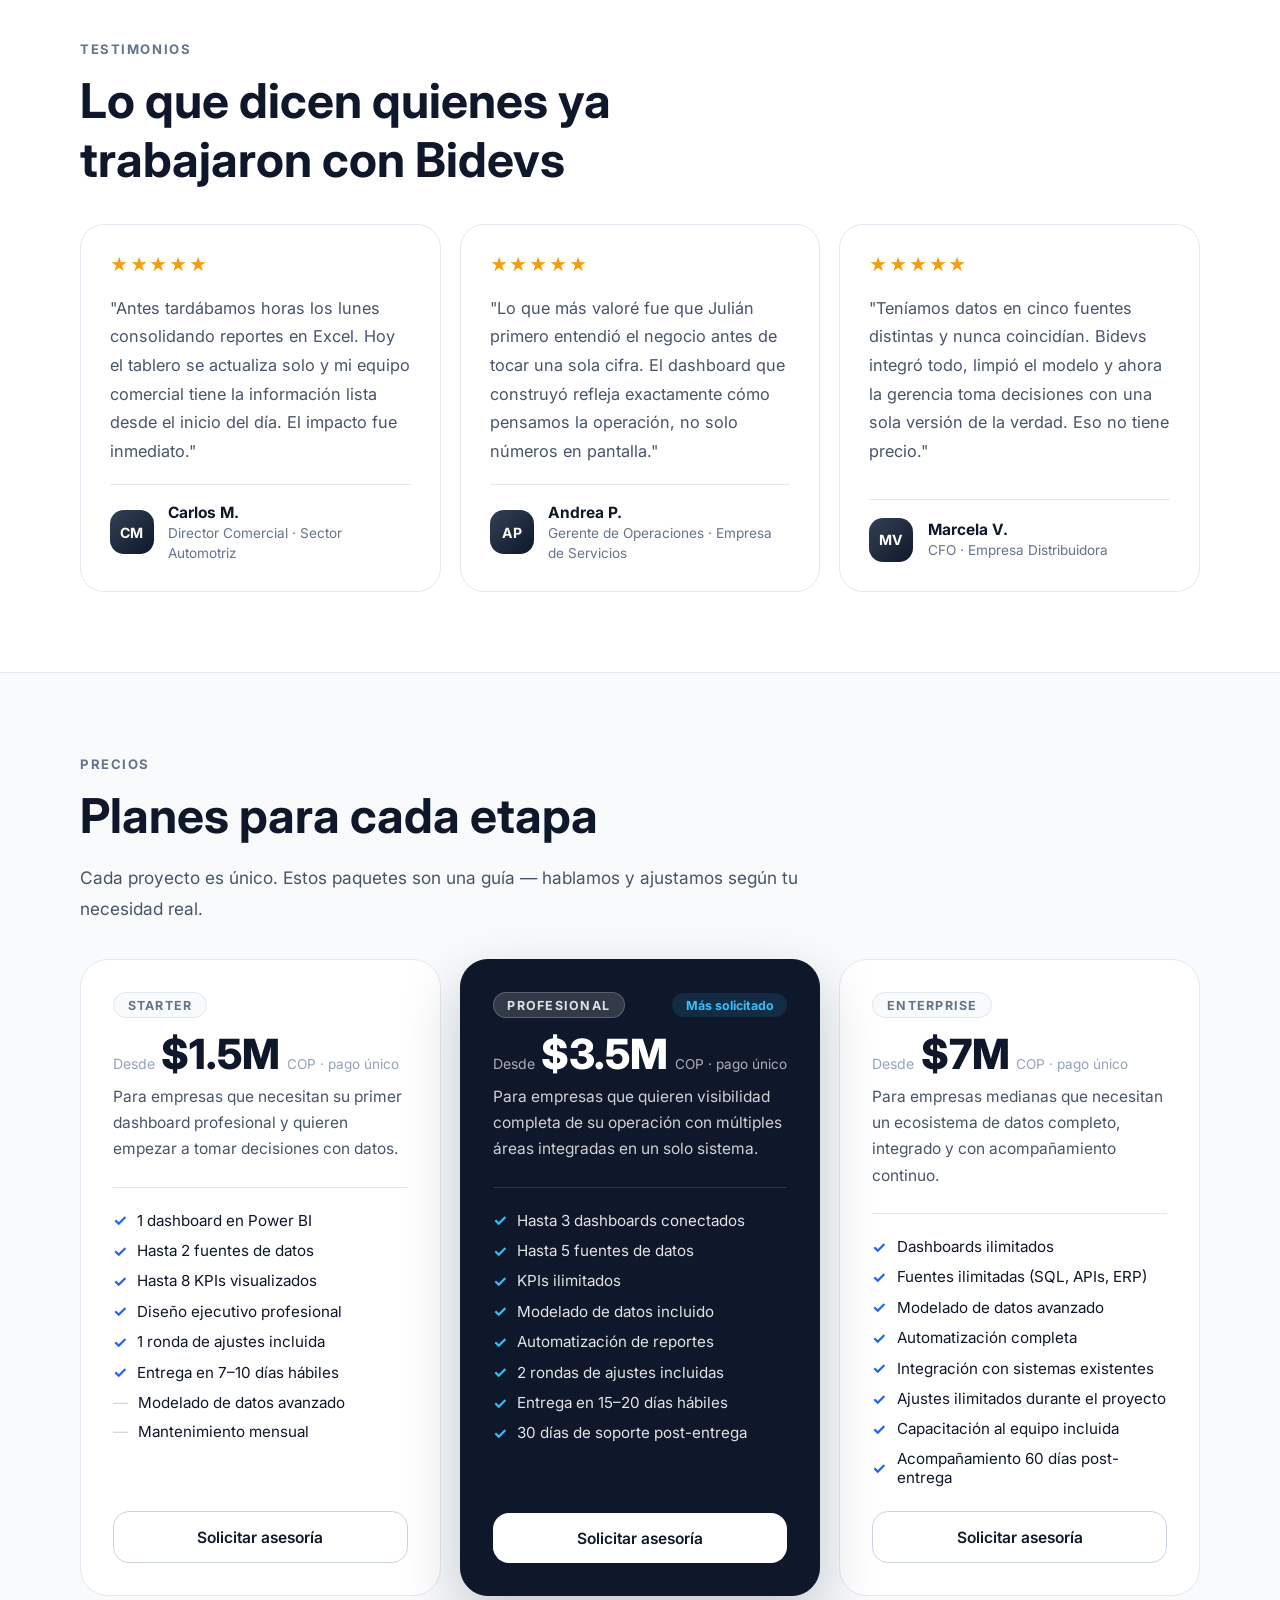
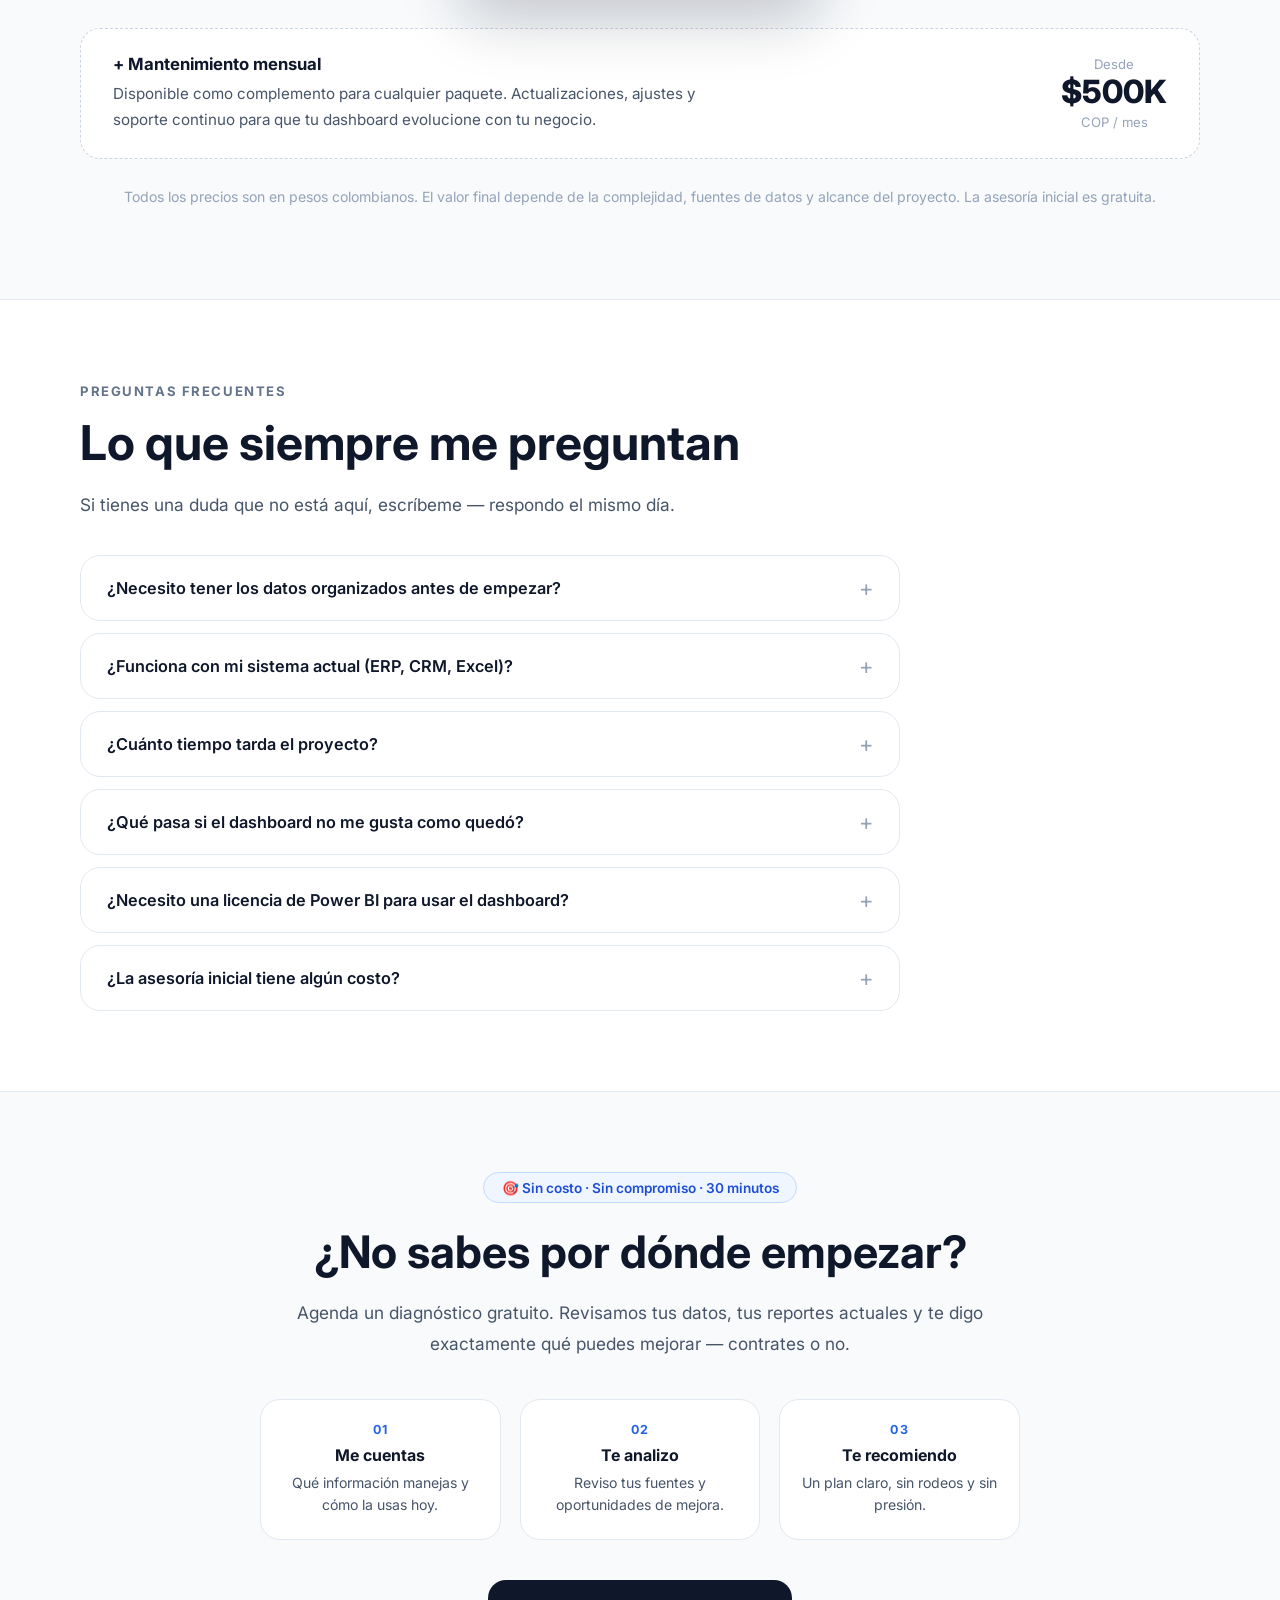
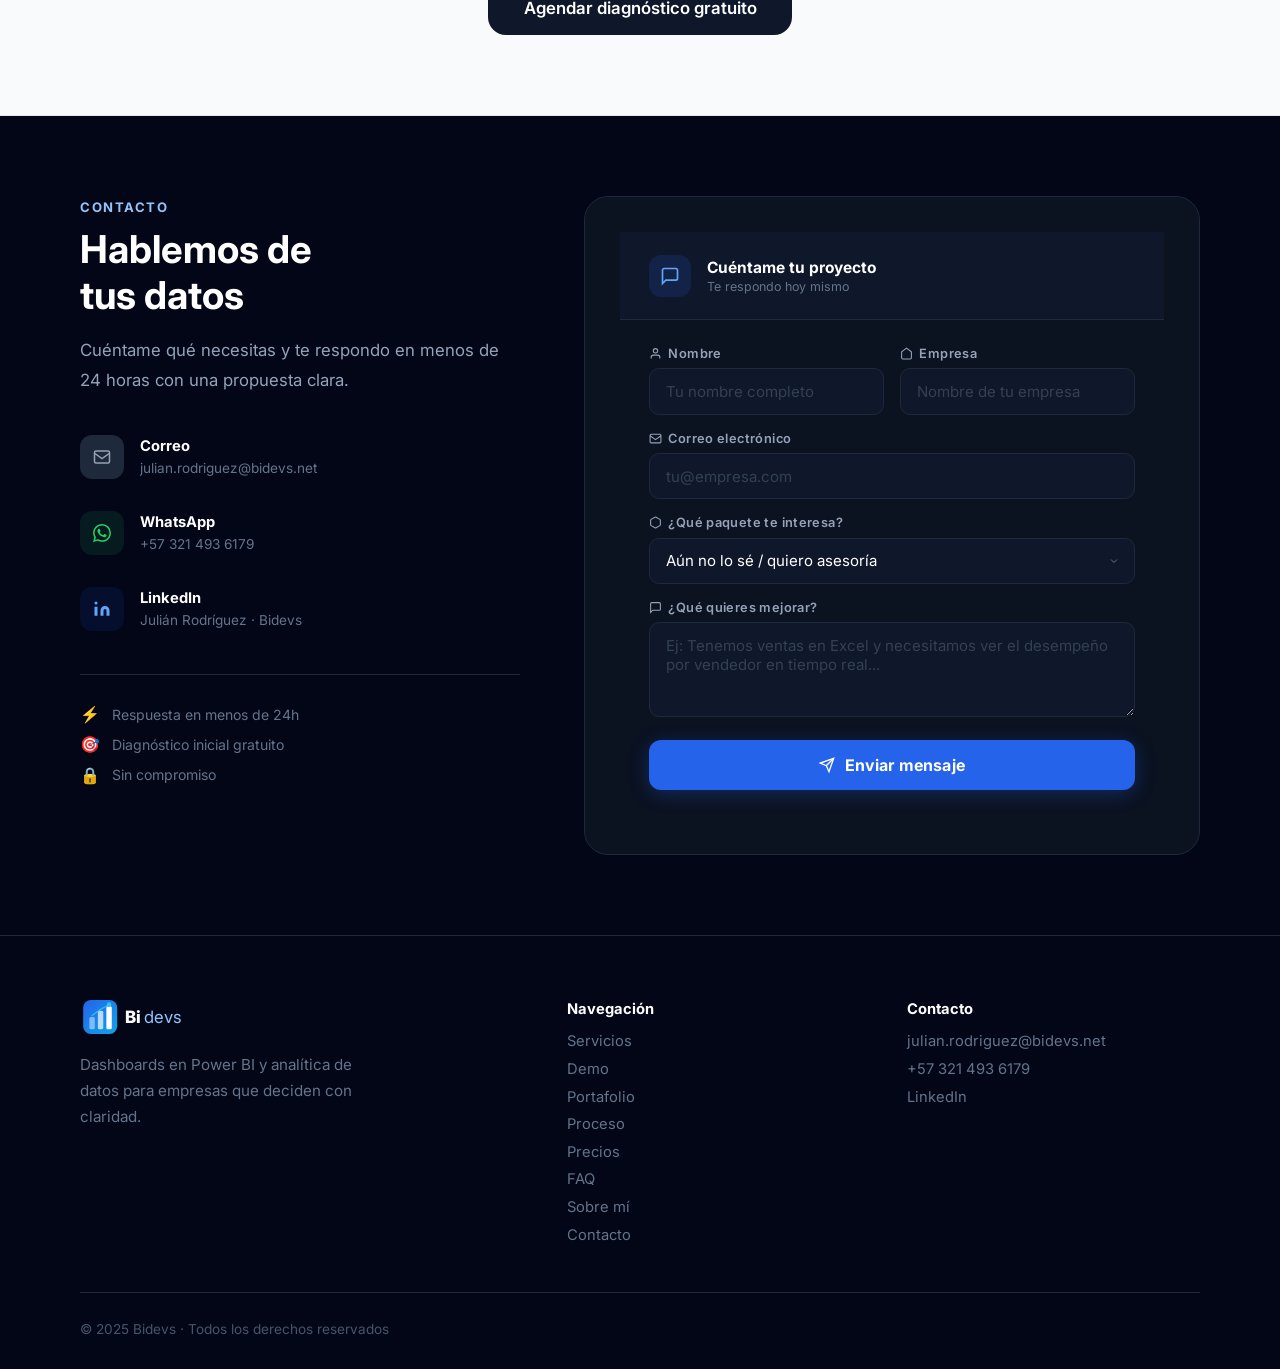
==== commit 3e8042e5: "Add files via upload" ====
--- a/index.html
+++ b/index.html
@@ -36,7 +36,7 @@
     "name": "Bidevs",
     "description": "Diseño de dashboards en Power BI y analítica de datos para empresas en Colombia.",
     "url": "https://bidevs.net",
-    "email": "julian.rodriguez@bidevs.com",
+    "email": "julian.rodriguez@bidevs.net",
     "telephone": "+573214936179",
     "founder": {
       "@type": "Person",
@@ -555,13 +555,13 @@
           <p style="color:#94a3b8; font-size:1.05rem; line-height:1.8; margin-bottom:2rem;">Cuéntame qué necesitas y te respondo en menos de 24 horas con una propuesta clara.</p>
 
           <div class="contacto-items">
-            <a href="mailto:julian.rodriguez@bidevs.com" class="contacto-item">
+            <a href="mailto:julian.rodriguez@bidevs.net" class="contacto-item">
               <div class="contacto-icon">
                 <svg width="18" height="18" fill="none" stroke="currentColor" stroke-width="2" viewBox="0 0 24 24"><rect x="2" y="4" width="20" height="16" rx="2"/><path d="m2 7 10 7 10-7"/></svg>
               </div>
               <div>
                 <strong>Correo</strong>
-                <span>julian.rodriguez@bidevs.com</span>
+                <span>julian.rodriguez@bidevs.net</span>
               </div>
             </a>
             <a href="https://wa.me/573214936179" class="contacto-item" target="_blank" rel="noopener">
@@ -714,7 +714,7 @@
       </div>
       <div class="footer-links">
         <strong>Contacto</strong>
-        <a href="mailto:julian.rodriguez@bidevs.com">julian.rodriguez@bidevs.com</a>
+        <a href="mailto:julian.rodriguez@bidevs.net">julian.rodriguez@bidevs.net</a>
         <a href="https://wa.me/573214936179" target="_blank">+57 321 493 6179</a>
         <a href="https://www.linkedin.com/in/julian-rodriguez-bidevs/" target="_blank">LinkedIn</a>
       </div>
--- a/styles.css
+++ b/styles.css
@@ -900,3 +900,142 @@
   .form-header { padding: 1.1rem 1.2rem; }
   .dashboard-embed iframe { height: 500px; }
 }
+
+/* ══════════════════════════════════════════
+   MOBILE RESPONSIVE — CORRECCIONES COMPLETAS
+   ══════════════════════════════════════════ */
+
+/* Tablet 768px */
+@media (max-width: 820px) {
+  /* Nav — ocultar links, mostrar solo logo y CTA */
+  nav a:not(.btn-outline) { display: none; }
+
+  /* Hero */
+  .hero-grid {
+    grid-template-columns: 1fr;
+    gap: 2rem;
+    text-align: center;
+  }
+  h1 { font-size: clamp(2rem, 8vw, 3.2rem); }
+  .hero-actions { justify-content: center; }
+  .stats { grid-template-columns: repeat(3,1fr); }
+  .dashboard-card { display: none; }
+
+  /* Grids */
+  .grid-4 { grid-template-columns: 1fr 1fr; }
+  .grid-3 { grid-template-columns: 1fr 1fr; }
+
+  /* Precios */
+  .grid-3 .pricing-card { min-width: 0; }
+  .pricing-featured { order: -1; }
+
+  /* Proceso dark section */
+  .grid-4 .dark-card { padding: 1.2rem; }
+
+  /* Sobre mi */
+  .sobre-grid {
+    grid-template-columns: 1fr;
+    gap: 1.5rem;
+  }
+
+  /* Footer */
+  .footer-inner { grid-template-columns: 1fr 1fr; gap: 2rem; }
+
+  /* Diagnóstico pasos */
+  .diagnostico-pasos { grid-template-columns: 1fr; }
+}
+
+/* Mobile 480px */
+@media (max-width: 520px) {
+  /* Base */
+  body { font-size: 15px; }
+  .container { width: calc(100% - 1.5rem); }
+
+  /* Header */
+  .nav { min-height: 64px; }
+  nav { gap: .75rem; }
+  nav a:not(.btn-outline) { display: none; }
+  .btn-outline { padding: .6rem .9rem; font-size: .85rem; border-radius: 12px; }
+
+  /* Hero */
+  .hero { padding: 2.5rem 0 2rem; }
+  .hero-grid { grid-template-columns: 1fr; text-align: center; }
+  h1 { font-size: clamp(1.9rem, 9vw, 2.8rem); margin: .8rem 0 1rem; }
+  .lead { font-size: .97rem; }
+  .hero-actions {
+    flex-direction: column;
+    align-items: stretch;
+    gap: .75rem;
+  }
+  .hero-actions .btn { width: 100%; justify-content: center; }
+  .stats { grid-template-columns: repeat(3,1fr); gap: .5rem; }
+  .stats strong { font-size: 1.3rem; }
+  .stats span { font-size: .78rem; }
+  .dashboard-card { display: none; }
+
+  /* Sections */
+  .section, .section-alt { padding: 3rem 0; }
+  .section-copy h2 { font-size: clamp(1.6rem, 7vw, 2.2rem); }
+  .section-copy p { font-size: .95rem; }
+
+  /* Beneficios y servicios — 1 columna */
+  .grid-4, .grid-3 { grid-template-columns: 1fr; }
+
+  /* Portafolio */
+  .portfolio-body h3 { font-size: 1rem; }
+
+  /* Proceso */
+  .dark-section .grid-4 { grid-template-columns: 1fr 1fr; gap: .85rem; }
+  .dark-card { padding: 1.1rem; }
+  .dark-card h3 { font-size: 1rem; }
+  .dark-card p { font-size: .87rem; }
+
+  /* Precios */
+  .grid-3.precios-grid, .section#precios .grid-3 { grid-template-columns: 1fr; }
+  .pricing-card { padding: 1.5rem; }
+  .pricing-price strong { font-size: 2.1rem; }
+  .addon-content { flex-direction: column; text-align: center; gap: 1rem; }
+
+  /* Sobre mí */
+  .sobre-grid { grid-template-columns: 1fr; gap: 1.2rem; }
+  .sobre-avatar { width: 64px; height: 64px; font-size: 1.2rem; border-radius: 16px; }
+  .sobre-tags { gap: .4rem; }
+  .sobre-tags span { font-size: .8rem; padding: .28rem .7rem; }
+
+  /* Testimonios */
+  .testimonial-card { padding: 1.3rem; }
+
+  /* FAQ */
+  .faq-question { font-size: .9rem; padding: 1.1rem 1.2rem; }
+  .faq-answer { padding: 0 1.2rem 1.1rem; }
+
+  /* Diagnóstico */
+  .diagnostico-box h2 { font-size: 1.6rem; }
+  .diagnostico-pasos { grid-template-columns: 1fr; gap: .75rem; }
+  .btn-lg { padding: .95rem 1.5rem; font-size: .97rem; }
+
+  /* Dashboard embed */
+  .dashboard-embed iframe { height: 420px; }
+
+  /* Contacto */
+  .contacto-grid { grid-template-columns: 1fr; gap: 2rem; }
+  .form-row { grid-template-columns: 1fr; }
+  .contacto-form { padding: 1.1rem; }
+  .form-header { padding: 1rem 1.1rem; }
+  .form-header-title { font-size: .9rem; }
+  .garantia-item { font-size: .82rem; }
+  .contacto-garantias { margin-top: 1.5rem; padding-top: 1.3rem; }
+  .btn-form-submit { padding: .85rem 1.2rem; font-size: .95rem; }
+
+  /* Footer */
+  .footer { padding: 3rem 0 1.5rem; }
+  .footer-inner { grid-template-columns: 1fr; gap: 1.8rem; padding-bottom: 2rem; }
+  .footer-brand p { max-width: 100%; }
+  .footer-bottom { font-size: .8rem; }
+
+  /* CTA dark */
+  .dark-cta { padding: 2rem 1.2rem; }
+  .dark-cta h2 { font-size: 1.5rem; }
+  .dark-cta .hero-actions { flex-direction: column; }
+  .dark-cta .btn { width: 100%; }
+}
